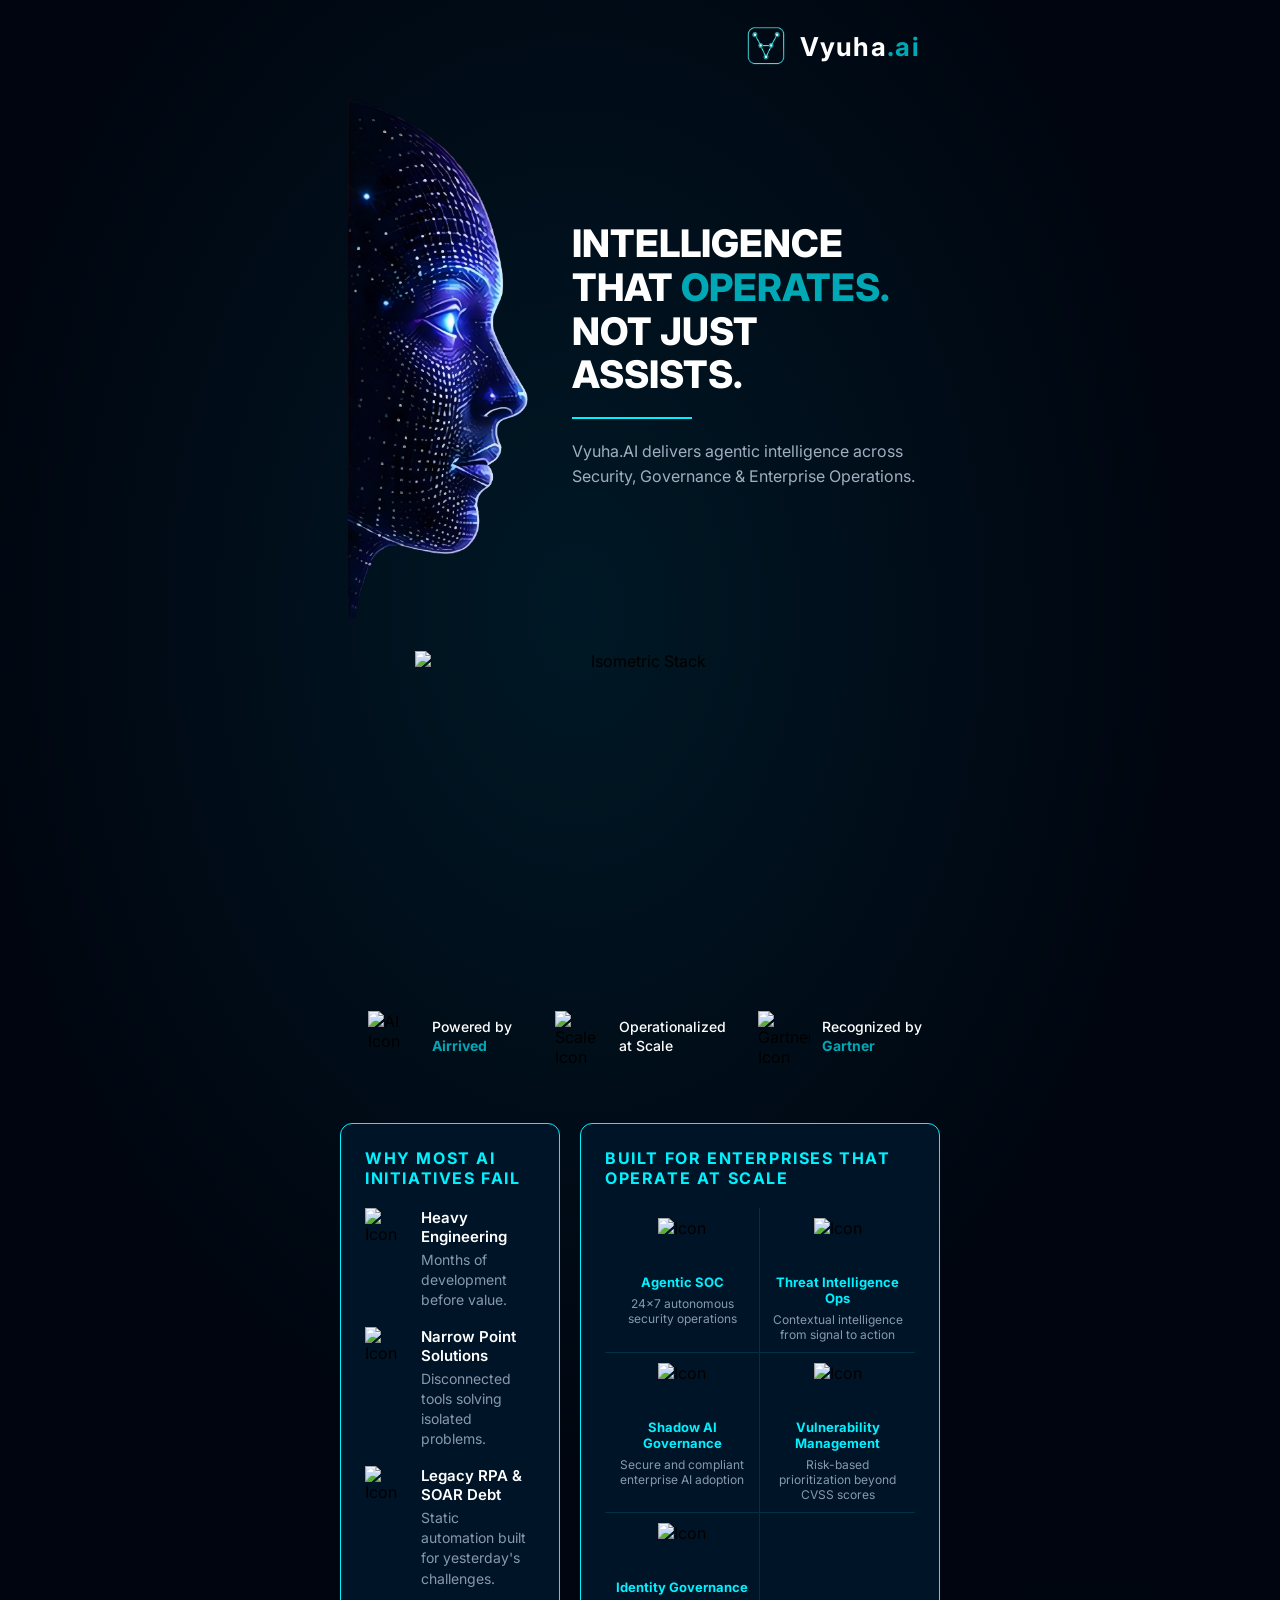
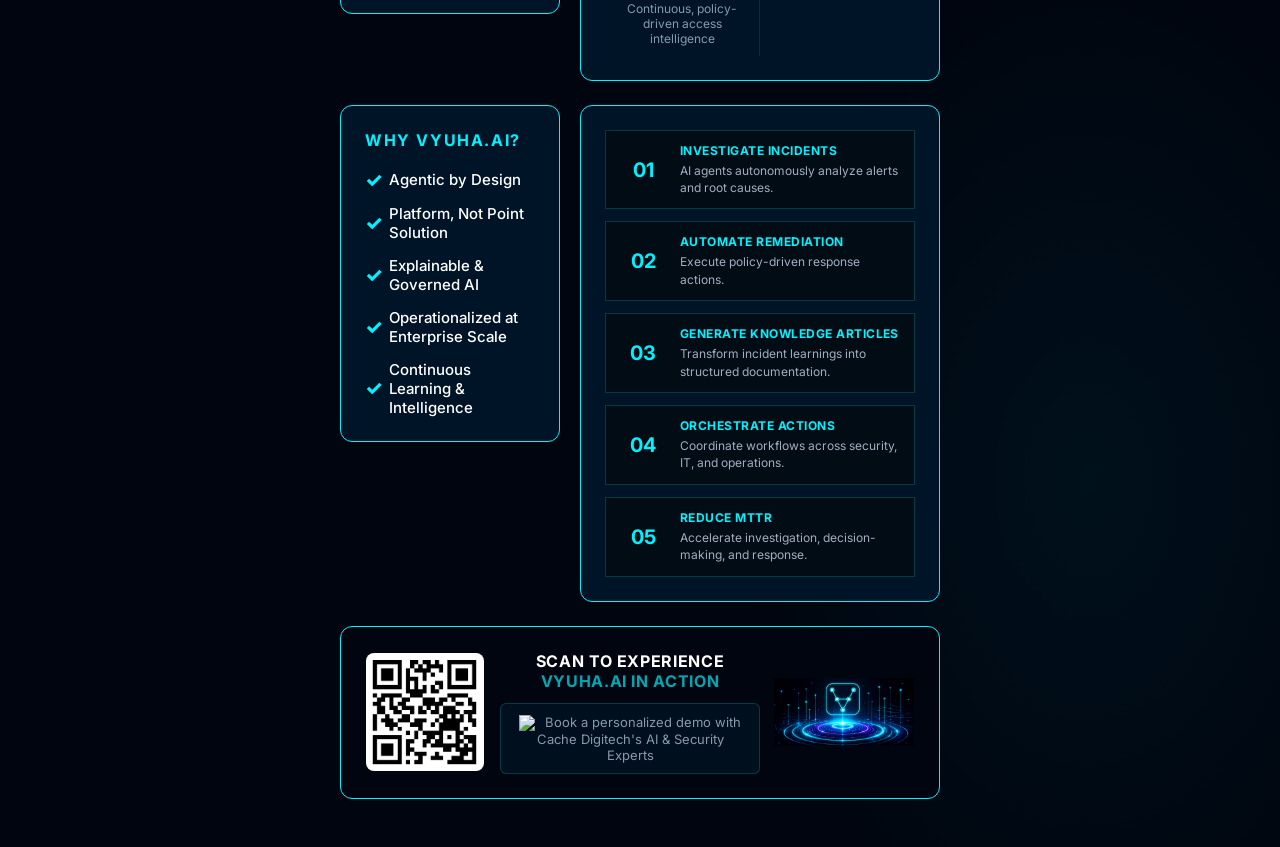
==== email_template.html @ f6636382 "new file" ====
<!DOCTYPE html PUBLIC "-//W3C//DTD XHTML 1.0 Transitional//EN" "http://www.w3.org/TR/xhtml1/DTD/xhtml1-transitional.dtd">
<html xmlns="http://www.w3.org/1999/xhtml" lang="en">
<head>
  <meta http-equiv="Content-Type" content="text/html; charset=utf-8" />
  <meta name="viewport" content="width=device-width, initial-scale=1.0" />
  <title>Vyuha.ai — Intelligence That Operates</title>
  <!--[if mso]>
  <style type="text/css">
    body, table, td, a { font-family: Arial, sans-serif !important; }
  </style>
  <![endif]-->
  <style type="text/css">
    @import url('https://fonts.googleapis.com/css2?family=Inter:wght@400;500;600;700;800&display=swap');
    
    body {
      margin: 0; padding: 0; min-width: 100%; width: 100% !important; height: 100% !important;
      -webkit-text-size-adjust: 100%; -ms-text-size-adjust: 100%;
    }
    img {
      border: 0; outline: none; text-decoration: none; -ms-interpolation-mode: bicubic;
    }
    table, td {
      mso-table-lspace: 0pt; mso-table-rspace: 0pt;
    }
    a {
      text-decoration: none;
    }
    /* Responsive */
    @media only screen and (max-width: 600px) {
      .email-container {
        width: 100% !important;
        max-width: 100% !important;
      }
      .stack-column {
        display: block !important;
        width: 100% !important;
        max-width: 100% !important;
        direction: ltr !important;
        margin-left: 0 !important;
        margin-right: 0 !important;
        margin-bottom: 20px !important;
      }
      .hero-title {
        font-size: 28px !important;
        line-height: 32px !important;
      }
      .panel-pad {
        padding: 16px !important;
      }
    }
  </style>
</head>
<body style="margin: 0; padding: 0; background-color: #00050f;" bgcolor="#00050f">
  <table width="100%" border="0" cellpadding="0" cellspacing="0" bgcolor="#00050f" style="background-color: #00050f; background-image: radial-gradient(ellipse 75% 55% at 45% 25%, rgba(0, 60, 80, 0.35) 0%, transparent 65%), radial-gradient(ellipse 50% 40% at 85% 85%, rgba(0, 100, 120, 0.12) 0%, transparent 55%); font-family: 'Inter', Arial, sans-serif;">
    <tr>
      <td align="center" valign="top">
        <!--[if mso]>
        <table align="center" border="0" cellspacing="0" cellpadding="0" width="600">
        <tr>
        <td align="center" valign="top" width="600">
        <![endif]-->
        
        <table class="email-container" width="600" border="0" cellpadding="0" cellspacing="0" style="max-width: 600px; width: 100%; margin: 0 auto; padding-top: 24px; padding-bottom: 24px;">
          
          <!-- NAVBAR -->
          <tr>
            <td align="right" valign="middle" style="padding-bottom: 24px; padding-right: 20px;">
              <table border="0" cellpadding="0" cellspacing="0" align="right">
                <tr>
                  <td valign="middle" style="padding-right: 12px;">
                    <img src="images/vyuhalogo.png" width="44" height="44" alt="Vyuha AI" style="display: block; width: 44px; height: 44px;">
                  </td>
                  <td valign="middle" style="font-family: 'Inter', Arial, sans-serif; font-size: 26px; font-weight: 700; color: #ffffff; letter-spacing: 0.05em;">
                    Vyuha<span style="color: #00a8b5;">.ai</span>
                  </td>
                </tr>
              </table>
            </td>
          </tr>

          <!-- HERO SECTION -->
          <tr>
            <td align="center" valign="top" style="padding-bottom: 32px;">
              <!--[if mso]>
              <table border="0" cellpadding="0" cellspacing="0" width="100%">
              <tr>
              <td valign="middle" width="200" align="center">
              <![endif]-->
              <table border="0" cellpadding="0" cellspacing="0" width="200" class="stack-column" style="display: inline-block; vertical-align: middle;">
                <tr>
                  <td align="center" valign="middle">
                    <img src="images/faceimg.png" width="200" height="auto" alt="Digital Face Representation" style="display: block; max-width: 100%; width: 200px; height: auto;">
                  </td>
                </tr>
              </table>
              <!--[if mso]>
              </td>
              <td valign="middle" width="380" align="left">
              <![endif]-->
              <table border="0" cellpadding="0" cellspacing="0" width="380" class="stack-column" style="display: inline-block; vertical-align: middle;">
                <tr>
                  <td align="left" valign="middle" style="padding-left: 20px;">
                    <h1 class="hero-title" style="margin: 0; font-family: 'Inter', Arial, sans-serif; font-size: 38px; font-weight: 800; color: #ffffff; text-transform: uppercase; line-height: 1.15;">
                      INTELLIGENCE THAT <span style="color: #00a8b5;">OPERATES.</span><br />
                      NOT JUST ASSISTS.
                    </h1>
                    <table border="0" cellpadding="0" cellspacing="0" width="120" style="margin-top: 20px; margin-bottom: 20px;">
                      <tr>
                        <td height="2" bgcolor="#00f2ff" style="font-size: 2px; line-height: 2px;">&nbsp;</td>
                      </tr>
                    </table>
                    <p style="margin: 0; font-family: 'Inter', Arial, sans-serif; font-size: 16px; color: #a0aec0; line-height: 1.55;">
                      Vyuha.AI delivers agentic intelligence across Security, Governance &amp; Enterprise Operations.
                    </p>
                  </td>
                </tr>
              </table>
              <!--[if mso]>
              </td>
              </tr>
              </table>
              <![endif]-->
            </td>
          </tr>
          
          <!-- Isometric Stack Image -->
          <tr>
            <td align="center" valign="top" style="padding-bottom: 40px;">
              <img src="images/iso-stack.png" width="450" height="320" alt="Isometric Stack" style="display: block; max-width: 100%; width: 450px; height: auto;">
            </td>
          </tr>

          <!-- TRUST BAR -->
          <tr>
            <td align="center" valign="top" style="padding-bottom: 40px;">
              <table border="0" cellpadding="0" cellspacing="0" width="100%">
                <tr>
                  <!-- Item 1 -->
                  <td class="stack-column" width="180" align="center" valign="middle" style="padding-bottom: 20px;">
                    <table border="0" cellpadding="0" cellspacing="0">
                      <tr>
                        <td valign="middle" style="padding-right: 12px;">
                          <img src="images/icon-trust-ai.png" width="52" height="52" alt="AI Icon" style="display: block; width: 52px; height: 52px;">
                        </td>
                        <td valign="middle" align="left" style="font-family: 'Inter', Arial, sans-serif; font-size: 14px; font-weight: 500; color: #ffffff; line-height: 1.35;">
                          Powered by<br/>
                          <strong style="color: #00a8b5;">Airrived</strong>
                        </td>
                      </tr>
                    </table>
                  </td>
                  
                  <!-- Item 2 -->
                  <td class="stack-column" width="180" align="center" valign="middle" style="padding-bottom: 20px;">
                    <table border="0" cellpadding="0" cellspacing="0">
                      <tr>
                        <td valign="middle" style="padding-right: 12px;">
                          <img src="images/icon-trust-scale.png" width="52" height="52" alt="Scale Icon" style="display: block; width: 52px; height: 52px;">
                        </td>
                        <td valign="middle" align="left" style="font-family: 'Inter', Arial, sans-serif; font-size: 14px; font-weight: 500; color: #ffffff; line-height: 1.35;">
                          Operationalized<br/>
                          at Scale
                        </td>
                      </tr>
                    </table>
                  </td>

                  <!-- Item 3 -->
                  <td class="stack-column" width="180" align="center" valign="middle" style="padding-bottom: 20px;">
                    <table border="0" cellpadding="0" cellspacing="0">
                      <tr>
                        <td valign="middle" style="padding-right: 12px;">
                          <img src="images/icon-trust-gartner.png" width="52" height="52" alt="Gartner Icon" style="display: block; width: 52px; height: 52px;">
                        </td>
                        <td valign="middle" align="left" style="font-family: 'Inter', Arial, sans-serif; font-size: 14px; font-weight: 500; color: #ffffff; line-height: 1.35;">
                          Recognized by<br/>
                          <strong style="color: #00a8b5;">Gartner</strong>
                        </td>
                      </tr>
                    </table>
                  </td>
                </tr>
              </table>
            </td>
          </tr>

          <!-- COMPARISON ROW -->
          <tr>
            <td align="center" valign="top" style="padding-bottom: 24px;">
              <!--[if mso]>
              <table border="0" cellpadding="0" cellspacing="0" width="100%">
              <tr>
              <td valign="top" width="220">
              <![endif]-->
              <table border="0" cellpadding="0" cellspacing="0" width="220" class="stack-column" style="display: inline-block; vertical-align: top;">
                <tr>
                  <td class="panel-pad" align="left" valign="top" bgcolor="#001428" style="background-color: #001428; border: 1px solid #00f2ff; border-radius: 12px; padding: 24px;">
                    <h2 style="margin: 0 0 20px 0; font-family: 'Inter', Arial, sans-serif; font-size: 16px; font-weight: 700; color: #00f2ff; letter-spacing: 0.1em; text-transform: uppercase;">WHY MOST AI INITIATIVES FAIL</h2>
                    <!-- Fail list item 1 -->
                    <table border="0" cellpadding="0" cellspacing="0" width="100%" style="margin-bottom: 16px;">
                      <tr>
                        <td valign="top" width="44" style="padding-right: 12px;">
                          <img src="images/icon-fail-1.png" width="44" height="44" alt="Icon" style="display: block; width: 44px; height: 44px;">
                        </td>
                        <td valign="top">
                          <strong style="font-family: 'Inter', Arial, sans-serif; font-size: 15px; font-weight: 600; color: #ffffff; display: block; margin-bottom: 4px;">Heavy Engineering</strong>
                          <p style="margin: 0; font-family: 'Inter', Arial, sans-serif; font-size: 14px; color: #8899aa; line-height: 1.45;">Months of development before value.</p>
                        </td>
                      </tr>
                    </table>
                    <!-- Fail list item 2 -->
                    <table border="0" cellpadding="0" cellspacing="0" width="100%" style="margin-bottom: 16px;">
                      <tr>
                        <td valign="top" width="44" style="padding-right: 12px;">
                          <img src="images/icon-fail-2.png" width="44" height="44" alt="Icon" style="display: block; width: 44px; height: 44px;">
                        </td>
                        <td valign="top">
                          <strong style="font-family: 'Inter', Arial, sans-serif; font-size: 15px; font-weight: 600; color: #ffffff; display: block; margin-bottom: 4px;">Narrow Point Solutions</strong>
                          <p style="margin: 0; font-family: 'Inter', Arial, sans-serif; font-size: 14px; color: #8899aa; line-height: 1.45;">Disconnected tools solving isolated problems.</p>
                        </td>
                      </tr>
                    </table>
                    <!-- Fail list item 3 -->
                    <table border="0" cellpadding="0" cellspacing="0" width="100%">
                      <tr>
                        <td valign="top" width="44" style="padding-right: 12px;">
                          <img src="images/icon-fail-3.png" width="44" height="44" alt="Icon" style="display: block; width: 44px; height: 44px;">
                        </td>
                        <td valign="top">
                          <strong style="font-family: 'Inter', Arial, sans-serif; font-size: 15px; font-weight: 600; color: #ffffff; display: block; margin-bottom: 4px;">Legacy RPA &amp; SOAR Debt</strong>
                          <p style="margin: 0; font-family: 'Inter', Arial, sans-serif; font-size: 14px; color: #8899aa; line-height: 1.45;">Static automation built for yesterday's challenges.</p>
                        </td>
                      </tr>
                    </table>
                  </td>
                </tr>
              </table>
              <!--[if mso]>
              </td>
              <td valign="top" width="360" style="padding-left: 16px;">
              <![endif]-->
              <table border="0" cellpadding="0" cellspacing="0" width="360" class="stack-column" style="display: inline-block; vertical-align: top; margin-left: 16px;">
                <tr>
                  <td class="panel-pad" align="left" valign="top" bgcolor="#001428" style="background-color: #001428; border: 1px solid #00f2ff; border-radius: 12px; padding: 24px;">
                    <h2 style="margin: 0 0 20px 0; font-family: 'Inter', Arial, sans-serif; font-size: 16px; font-weight: 700; color: #00f2ff; letter-spacing: 0.1em; text-transform: uppercase;">BUILT FOR ENTERPRISES THAT OPERATE AT SCALE</h2>
                    
                    <table border="0" cellpadding="0" cellspacing="0" width="100%">
                      <tr>
                        <td valign="top" width="50%" style="padding: 10px; border-right: 1px solid rgba(0,242,255,0.12); border-bottom: 1px solid rgba(0,242,255,0.12);" align="center">
                          <img src="images/icon-scale-1.png" width="48" height="48" alt="Icon" style="display: block; margin-bottom: 8px;">
                          <strong style="display: block; font-family: 'Inter', Arial, sans-serif; font-size: 13px; color: #00f2ff; margin-bottom: 6px;">Agentic SOC</strong>
                          <p style="margin: 0; font-family: 'Inter', Arial, sans-serif; font-size: 12px; color: #8899aa;">24x7 autonomous security operations</p>
                        </td>
                        <td valign="top" width="50%" style="padding: 10px; border-bottom: 1px solid rgba(0,242,255,0.12);" align="center">
                          <img src="images/icon-scale-2.png" width="48" height="48" alt="Icon" style="display: block; margin-bottom: 8px;">
                          <strong style="display: block; font-family: 'Inter', Arial, sans-serif; font-size: 13px; color: #00f2ff; margin-bottom: 6px;">Threat Intelligence Ops</strong>
                          <p style="margin: 0; font-family: 'Inter', Arial, sans-serif; font-size: 12px; color: #8899aa;">Contextual intelligence from signal to action</p>
                        </td>
                      </tr>
                      <tr>
                        <td valign="top" width="50%" style="padding: 10px; border-right: 1px solid rgba(0,242,255,0.12); border-bottom: 1px solid rgba(0,242,255,0.12);" align="center">
                          <img src="images/icon-scale-3.png" width="48" height="48" alt="Icon" style="display: block; margin-bottom: 8px;">
                          <strong style="display: block; font-family: 'Inter', Arial, sans-serif; font-size: 13px; color: #00f2ff; margin-bottom: 6px;">Shadow AI Governance</strong>
                          <p style="margin: 0; font-family: 'Inter', Arial, sans-serif; font-size: 12px; color: #8899aa;">Secure and compliant enterprise AI adoption</p>
                        </td>
                        <td valign="top" width="50%" style="padding: 10px; border-bottom: 1px solid rgba(0,242,255,0.12);" align="center">
                          <img src="images/icon-scale-4.png" width="48" height="48" alt="Icon" style="display: block; margin-bottom: 8px;">
                          <strong style="display: block; font-family: 'Inter', Arial, sans-serif; font-size: 13px; color: #00f2ff; margin-bottom: 6px;">Vulnerability Management</strong>
                          <p style="margin: 0; font-family: 'Inter', Arial, sans-serif; font-size: 12px; color: #8899aa;">Risk-based prioritization beyond CVSS scores</p>
                        </td>
                      </tr>
                      <tr>
                        <td valign="top" width="50%" style="padding: 10px; border-right: 1px solid rgba(0,242,255,0.12);" align="center">
                          <img src="images/icon-scale-5.png" width="48" height="48" alt="Icon" style="display: block; margin-bottom: 8px;">
                          <strong style="display: block; font-family: 'Inter', Arial, sans-serif; font-size: 13px; color: #00f2ff; margin-bottom: 6px;">Identity Governance</strong>
                          <p style="margin: 0; font-family: 'Inter', Arial, sans-serif; font-size: 12px; color: #8899aa;">Continuous, policy-driven access intelligence</p>
                        </td>
                        <td valign="top" width="50%" style="padding: 10px;" align="center">
                          &nbsp;
                        </td>
                      </tr>
                    </table>
                  </td>
                </tr>
              </table>
              <!--[if mso]>
              </td>
              </tr>
              </table>
              <![endif]-->
            </td>
          </tr>

          <!-- FEATURES + PROCESS -->
          <tr>
            <td align="center" valign="top" style="padding-bottom: 24px;">
              <!--[if mso]>
              <table border="0" cellpadding="0" cellspacing="0" width="100%">
              <tr>
              <td valign="top" width="220">
              <![endif]-->
              <table border="0" cellpadding="0" cellspacing="0" width="220" class="stack-column" style="display: inline-block; vertical-align: top;">
                <tr>
                  <td class="panel-pad" align="left" valign="top" bgcolor="#001428" style="background-color: #001428; border: 1px solid #00f2ff; border-radius: 12px; padding: 24px;">
                    <h2 style="margin: 0 0 20px 0; font-family: 'Inter', Arial, sans-serif; font-size: 16px; font-weight: 700; color: #00f2ff; letter-spacing: 0.1em; text-transform: uppercase;">WHY VYUHA.AI?</h2>
                    
                    <table border="0" cellpadding="0" cellspacing="0" width="100%">
                      <tr>
                        <td valign="middle" width="24" style="padding-bottom: 14px;">
                          <span style="font-family: 'Inter', Arial, sans-serif; color: #00f2ff; font-weight: 800; font-size: 20px; line-height: 1;">&#10003;</span>
                        </td>
                        <td valign="middle" style="font-family: 'Inter', Arial, sans-serif; font-size: 15px; font-weight: 500; color: #ffffff; padding-bottom: 14px;">
                          Agentic by Design
                        </td>
                      </tr>
                      <tr>
                        <td valign="middle" width="24" style="padding-bottom: 14px;">
                          <span style="font-family: 'Inter', Arial, sans-serif; color: #00f2ff; font-weight: 800; font-size: 20px; line-height: 1;">&#10003;</span>
                        </td>
                        <td valign="middle" style="font-family: 'Inter', Arial, sans-serif; font-size: 15px; font-weight: 500; color: #ffffff; padding-bottom: 14px;">
                          Platform, Not Point Solution
                        </td>
                      </tr>
                      <tr>
                        <td valign="middle" width="24" style="padding-bottom: 14px;">
                          <span style="font-family: 'Inter', Arial, sans-serif; color: #00f2ff; font-weight: 800; font-size: 20px; line-height: 1;">&#10003;</span>
                        </td>
                        <td valign="middle" style="font-family: 'Inter', Arial, sans-serif; font-size: 15px; font-weight: 500; color: #ffffff; padding-bottom: 14px;">
                          Explainable &amp; Governed AI
                        </td>
                      </tr>
                      <tr>
                        <td valign="middle" width="24" style="padding-bottom: 14px;">
                          <span style="font-family: 'Inter', Arial, sans-serif; color: #00f2ff; font-weight: 800; font-size: 20px; line-height: 1;">&#10003;</span>
                        </td>
                        <td valign="middle" style="font-family: 'Inter', Arial, sans-serif; font-size: 15px; font-weight: 500; color: #ffffff; padding-bottom: 14px;">
                          Operationalized at Enterprise Scale
                        </td>
                      </tr>
                      <tr>
                        <td valign="middle" width="24">
                          <span style="font-family: 'Inter', Arial, sans-serif; color: #00f2ff; font-weight: 800; font-size: 20px; line-height: 1;">&#10003;</span>
                        </td>
                        <td valign="middle" style="font-family: 'Inter', Arial, sans-serif; font-size: 15px; font-weight: 500; color: #ffffff;">
                          Continuous Learning &amp; Intelligence
                        </td>
                      </tr>
                    </table>
                  </td>
                </tr>
              </table>
              <!--[if mso]>
              </td>
              <td valign="top" width="360" style="padding-left: 16px;">
              <![endif]-->
              <table border="0" cellpadding="0" cellspacing="0" width="360" class="stack-column" style="display: inline-block; vertical-align: top; margin-left: 16px;">
                <tr>
                  <td class="panel-pad" align="left" valign="top" bgcolor="#001428" style="background-color: #001428; border: 1px solid #00f2ff; border-radius: 12px; padding: 24px;">
                    <!-- Process step 1 -->
                    <table border="0" cellpadding="0" cellspacing="0" width="100%" bgcolor="#020c15" style="background-color: #020c15; border: 1px solid rgba(0,242,255,0.2); margin-bottom: 12px;">
                      <tr>
                        <td valign="middle" width="50" align="center" style="padding: 12px;">
                          <span style="display: block; font-family: 'Inter', Arial, sans-serif; font-size: 20px; font-weight: 700; color: #00f2ff;">01</span>
                        </td>
                        <td valign="middle" style="padding: 12px 12px 12px 0;">
                          <strong style="display: block; font-family: 'Inter', Arial, sans-serif; font-size: 12px; color: #00f2ff; letter-spacing: 0.04em; text-transform: uppercase; margin-bottom: 4px;">INVESTIGATE INCIDENTS</strong>
                          <p style="margin: 0; font-family: 'Inter', Arial, sans-serif; font-size: 12px; color: #a0aec0; line-height: 1.45;">AI agents autonomously analyze alerts and root causes.</p>
                        </td>
                      </tr>
                    </table>
                    
                    <!-- Process step 2 -->
                    <table border="0" cellpadding="0" cellspacing="0" width="100%" bgcolor="#020c15" style="background-color: #020c15; border: 1px solid rgba(0,242,255,0.2); margin-bottom: 12px;">
                      <tr>
                        <td valign="middle" width="50" align="center" style="padding: 12px;">
                          <span style="display: block; font-family: 'Inter', Arial, sans-serif; font-size: 20px; font-weight: 700; color: #00f2ff;">02</span>
                        </td>
                        <td valign="middle" style="padding: 12px 12px 12px 0;">
                          <strong style="display: block; font-family: 'Inter', Arial, sans-serif; font-size: 12px; color: #00f2ff; letter-spacing: 0.04em; text-transform: uppercase; margin-bottom: 4px;">AUTOMATE REMEDIATION</strong>
                          <p style="margin: 0; font-family: 'Inter', Arial, sans-serif; font-size: 12px; color: #a0aec0; line-height: 1.45;">Execute policy-driven response actions.</p>
                        </td>
                      </tr>
                    </table>

                    <!-- Process step 3 -->
                    <table border="0" cellpadding="0" cellspacing="0" width="100%" bgcolor="#020c15" style="background-color: #020c15; border: 1px solid rgba(0,242,255,0.2); margin-bottom: 12px;">
                      <tr>
                        <td valign="middle" width="50" align="center" style="padding: 12px;">
                          <span style="display: block; font-family: 'Inter', Arial, sans-serif; font-size: 20px; font-weight: 700; color: #00f2ff;">03</span>
                        </td>
                        <td valign="middle" style="padding: 12px 12px 12px 0;">
                          <strong style="display: block; font-family: 'Inter', Arial, sans-serif; font-size: 12px; color: #00f2ff; letter-spacing: 0.04em; text-transform: uppercase; margin-bottom: 4px;">GENERATE KNOWLEDGE ARTICLES</strong>
                          <p style="margin: 0; font-family: 'Inter', Arial, sans-serif; font-size: 12px; color: #a0aec0; line-height: 1.45;">Transform incident learnings into structured documentation.</p>
                        </td>
                      </tr>
                    </table>

                    <!-- Process step 4 -->
                    <table border="0" cellpadding="0" cellspacing="0" width="100%" bgcolor="#020c15" style="background-color: #020c15; border: 1px solid rgba(0,242,255,0.2); margin-bottom: 12px;">
                      <tr>
                        <td valign="middle" width="50" align="center" style="padding: 12px;">
                          <span style="display: block; font-family: 'Inter', Arial, sans-serif; font-size: 20px; font-weight: 700; color: #00f2ff;">04</span>
                        </td>
                        <td valign="middle" style="padding: 12px 12px 12px 0;">
                          <strong style="display: block; font-family: 'Inter', Arial, sans-serif; font-size: 12px; color: #00f2ff; letter-spacing: 0.04em; text-transform: uppercase; margin-bottom: 4px;">ORCHESTRATE ACTIONS</strong>
                          <p style="margin: 0; font-family: 'Inter', Arial, sans-serif; font-size: 12px; color: #a0aec0; line-height: 1.45;">Coordinate workflows across security, IT, and operations.</p>
                        </td>
                      </tr>
                    </table>

                    <!-- Process step 5 -->
                    <table border="0" cellpadding="0" cellspacing="0" width="100%" bgcolor="#020c15" style="background-color: #020c15; border: 1px solid rgba(0,242,255,0.2);">
                      <tr>
                        <td valign="middle" width="50" align="center" style="padding: 12px;">
                          <span style="display: block; font-family: 'Inter', Arial, sans-serif; font-size: 20px; font-weight: 700; color: #00f2ff;">05</span>
                        </td>
                        <td valign="middle" style="padding: 12px 12px 12px 0;">
                          <strong style="display: block; font-family: 'Inter', Arial, sans-serif; font-size: 12px; color: #00f2ff; letter-spacing: 0.04em; text-transform: uppercase; margin-bottom: 4px;">REDUCE MTTR</strong>
                          <p style="margin: 0; font-family: 'Inter', Arial, sans-serif; font-size: 12px; color: #a0aec0; line-height: 1.45;">Accelerate investigation, decision-making, and response.</p>
                        </td>
                      </tr>
                    </table>

                  </td>
                </tr>
              </table>
              <!--[if mso]>
              </td>
              </tr>
              </table>
              <![endif]-->
            </td>
          </tr>

          <!-- FOOTER CTA -->
          <tr>
            <td align="center" valign="top" style="padding-bottom: 24px;">
              <table border="0" cellpadding="0" cellspacing="0" width="100%" bgcolor="#00050f" style="border: 1px solid #00f2ff; border-radius: 12px; background-color: #00050f;">
                <tr>
                  <td align="center" valign="middle" style="padding: 24px;">
                    <!--[if mso]>
                    <table border="0" cellpadding="0" cellspacing="0" width="100%">
                    <tr>
                    <td valign="middle" width="120" align="center">
                    <![endif]-->
                    <table border="0" cellpadding="0" cellspacing="0" width="120" class="stack-column" style="display: inline-block; vertical-align: middle;">
                      <tr>
                        <td align="center" valign="middle">
                          <img src="images/qr_code.png" width="110" height="110" alt="QR Code" style="display: block; width: 110px; height: 110px; background-color: #ffffff; padding: 4px; border-radius: 8px;">
                        </td>
                      </tr>
                    </table>
                    <!--[if mso]>
                    </td>
                    <td valign="middle" width="280" align="center">
                    <![endif]-->
                    <table border="0" cellpadding="0" cellspacing="0" width="260" class="stack-column" style="display: inline-block; vertical-align: middle; margin: 0 10px;">
                      <tr>
                        <td align="center" valign="middle">
                          <h2 style="margin: 0 0 12px 0; font-family: 'Inter', Arial, sans-serif; font-size: 16px; font-weight: 700; color: #ffffff; letter-spacing: 0.04em;">
                            SCAN TO EXPERIENCE <span style="color: #00a8b5;">VYUHA.AI IN ACTION</span>
                          </h2>
                          
                          <table border="0" cellpadding="0" cellspacing="0" bgcolor="#000f1e" style="background-color: #000f1e; border: 1px solid rgba(0,242,255,0.2); border-radius: 6px;">
                            <tr>
                              <td align="center" valign="middle" style="padding: 10px 16px; font-family: 'Inter', Arial, sans-serif; font-size: 13px; color: #8899aa;">
                                <img src="images/icon-cal.png" width="16" height="16" alt="Calendar" style="display: inline-block; vertical-align: middle; margin-right: 6px;">
                                Book a personalized demo with Cache Digitech's AI &amp; Security Experts
                              </td>
                            </tr>
                          </table>
                        </td>
                      </tr>
                    </table>
                    <!--[if mso]>
                    </td>
                    <td valign="middle" width="150" align="center">
                    <![endif]-->
                    <table border="0" cellpadding="0" cellspacing="0" width="140" class="stack-column" style="display: inline-block; vertical-align: middle;">
                      <tr>
                        <td align="center" valign="middle">
                          <img src="images/footer_image.png" width="140" height="auto" alt="Portal" style="display: block; width: 140px; height: auto;">
                        </td>
                      </tr>
                    </table>
                    <!--[if mso]>
                    </td>
                    </tr>
                    </table>
                    <![endif]-->
                  </td>
                </tr>
              </table>
            </td>
          </tr>

        </table>
        
        <!--[if mso]>
        </td>
        </tr>
        </table>
        <![endif]-->
      </td>
    </tr>
  </table>
</body>
</html>
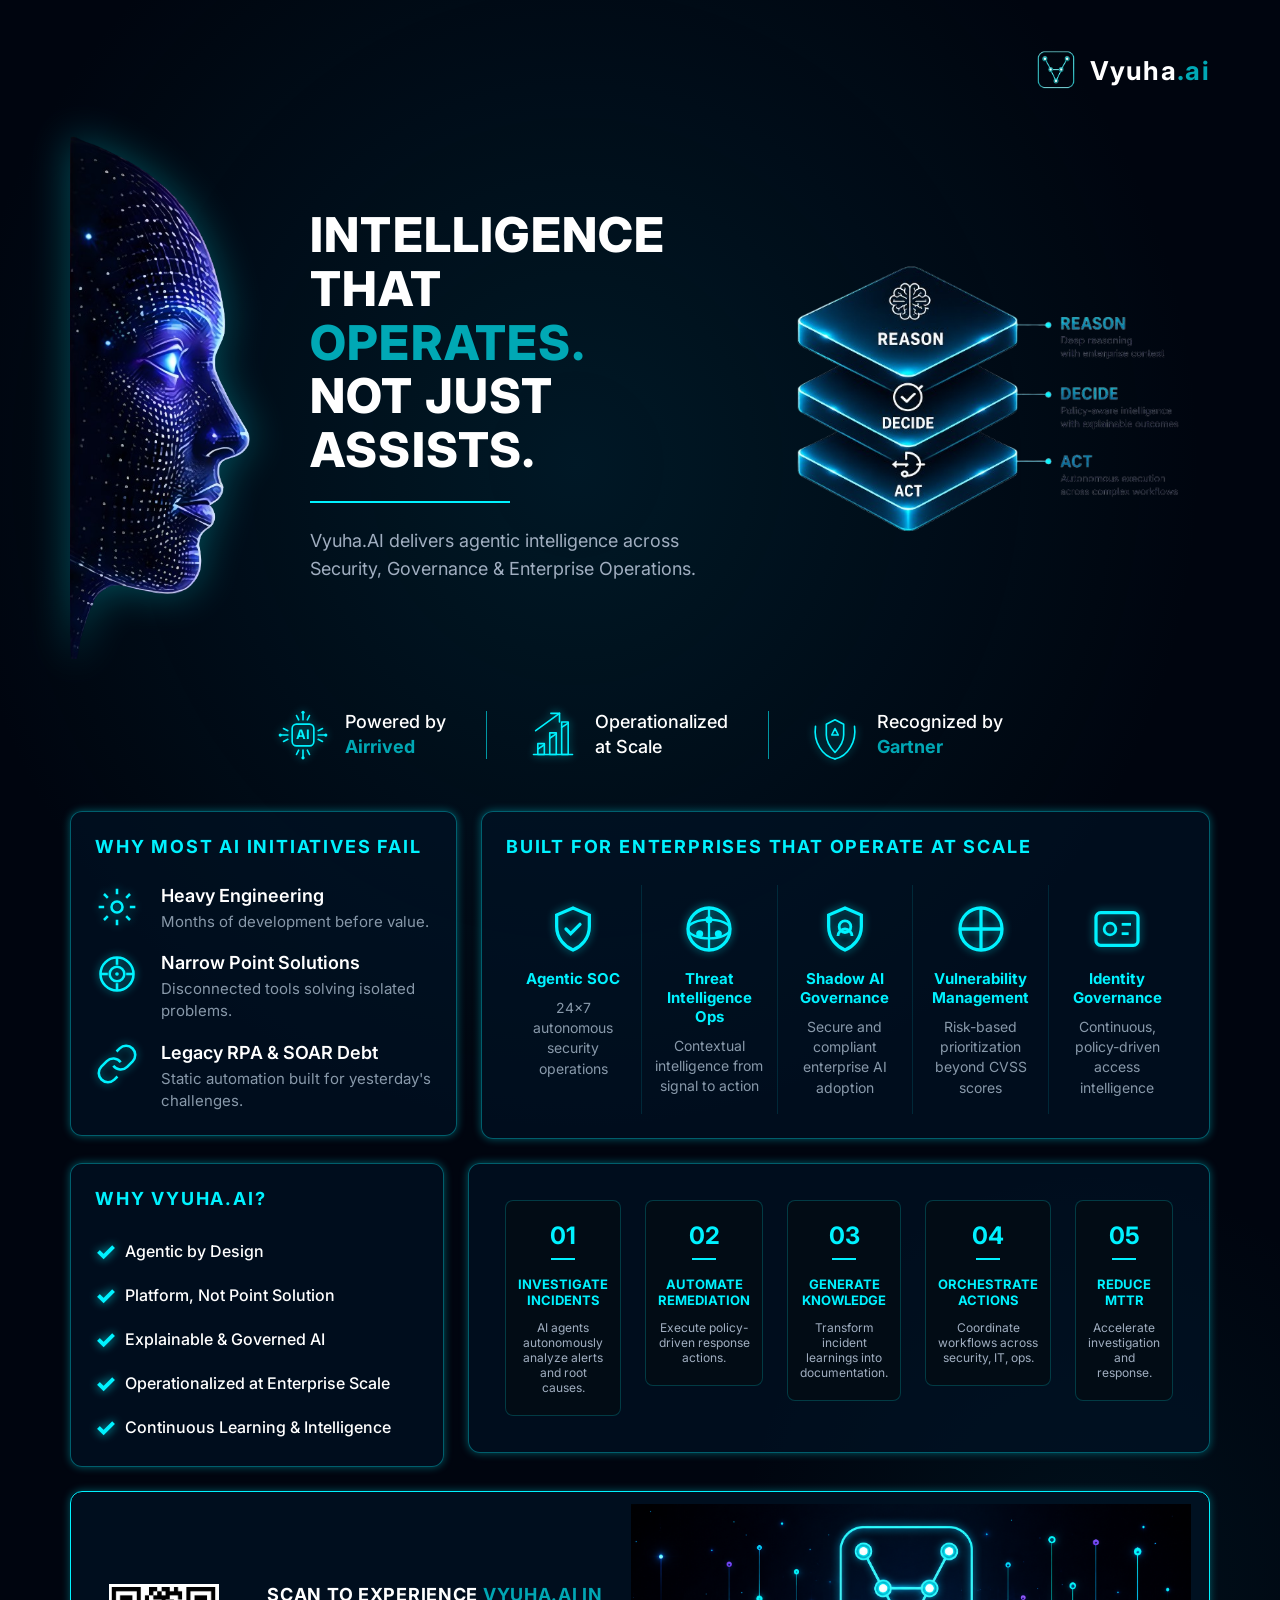
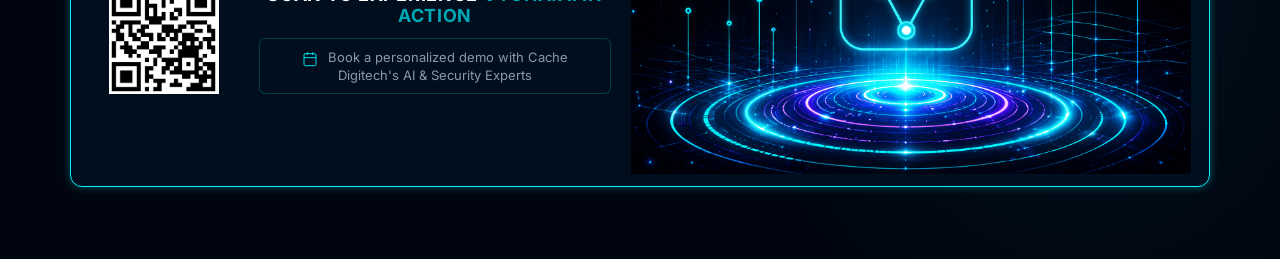
==== commit 7301eab3: "new file" ====
--- a/email_template.html
+++ b/email_template.html
@@ -14,63 +14,53 @@
     
     body {
       margin: 0; padding: 0; min-width: 100%; width: 100% !important; height: 100% !important;
-      -webkit-text-size-adjust: 100%; -ms-text-size-adjust: 100%;
+      background-color: #00050f;
     }
-    img {
-      border: 0; outline: none; text-decoration: none; -ms-interpolation-mode: bicubic;
+    img { border: 0; outline: none; text-decoration: none; -ms-interpolation-mode: bicubic; }
+    table, td { mso-table-lspace: 0pt; mso-table-rspace: 0pt; }
+    a { text-decoration: none; }
+    
+    .panel {
+      background-color: rgba(0, 20, 40, 0.62);
+      border: 1px solid rgba(0, 242, 255, 0.35);
+      box-shadow: 0 0 8px rgba(0, 242, 255, 0.35), 0 0 20px rgba(0, 242, 255, 0.12);
+      border-radius: 12px;
+      padding: 24px;
     }
-    table, td {
-      mso-table-lspace: 0pt; mso-table-rspace: 0pt;
-    }
-    a {
-      text-decoration: none;
-    }
+
     /* Responsive */
-    @media only screen and (max-width: 600px) {
-      .email-container {
-        width: 100% !important;
-        max-width: 100% !important;
+    @media only screen and (max-width: 1100px) {
+      .email-container { width: 100% !important; max-width: 100% !important; padding: 0 16px !important; }
+      .stack-column {
+        display: block !important; width: 100% !important; max-width: 100% !important;
+        direction: ltr !important; margin-bottom: 20px !important; padding: 0 !important;
+        text-align: center !important;
       }
-      .stack-column {
-        display: block !important;
-        width: 100% !important;
-        max-width: 100% !important;
-        direction: ltr !important;
-        margin-left: 0 !important;
-        margin-right: 0 !important;
-        margin-bottom: 20px !important;
-      }
-      .hero-title {
-        font-size: 28px !important;
-        line-height: 32px !important;
-      }
-      .panel-pad {
-        padding: 16px !important;
-      }
+      .stack-column img { margin: 0 auto !important; }
     }
   </style>
 </head>
-<body style="margin: 0; padding: 0; background-color: #00050f;" bgcolor="#00050f">
-  <table width="100%" border="0" cellpadding="0" cellspacing="0" bgcolor="#00050f" style="background-color: #00050f; background-image: radial-gradient(ellipse 75% 55% at 45% 25%, rgba(0, 60, 80, 0.35) 0%, transparent 65%), radial-gradient(ellipse 50% 40% at 85% 85%, rgba(0, 100, 120, 0.12) 0%, transparent 55%); font-family: 'Inter', Arial, sans-serif;">
+<body style="margin: 0; padding: 0; background-color: #00050f; color: #ffffff; font-family: 'Inter', Arial, sans-serif;">
+  <table width="100%" border="0" cellpadding="0" cellspacing="0" bgcolor="#00050f" style="background-color: #00050f; background-image: radial-gradient(ellipse 75% 55% at 45% 25%, rgba(0, 60, 80, 0.35) 0%, transparent 65%), radial-gradient(ellipse 50% 40% at 85% 85%, rgba(0, 100, 120, 0.12) 0%, transparent 55%);">
     <tr>
-      <td align="center" valign="top">
+      <td align="center" valign="top" style="padding: 48px 0;">
         <!--[if mso]>
-        <table align="center" border="0" cellspacing="0" cellpadding="0" width="600">
+        <table align="center" border="0" cellspacing="0" cellpadding="0" width="1140">
         <tr>
-        <td align="center" valign="top" width="600">
+        <td align="center" valign="top" width="1140">
         <![endif]-->
         
-        <table class="email-container" width="600" border="0" cellpadding="0" cellspacing="0" style="max-width: 600px; width: 100%; margin: 0 auto; padding-top: 24px; padding-bottom: 24px;">
+        <table class="email-container" width="1140" border="0" cellpadding="0" cellspacing="0" style="max-width: 1140px; width: 100%; margin: 0 auto;">
           
           <!-- NAVBAR -->
           <tr>
-            <td align="right" valign="middle" style="padding-bottom: 24px; padding-right: 20px;">
+            <td align="right" valign="middle" style="padding-bottom: 40px;">
               <table border="0" cellpadding="0" cellspacing="0" align="right">
                 <tr>
                   <td valign="middle" style="padding-right: 12px;">
-                    <img src="images/vyuhalogo.png" width="44" height="44" alt="Vyuha AI" style="display: block; width: 44px; height: 44px;">
-                  </td>
-                  <td valign="middle" style="font-family: 'Inter', Arial, sans-serif; font-size: 26px; font-weight: 700; color: #ffffff; letter-spacing: 0.05em;">
+                    <img src="images/vyuhalogo.png" width="44" height="44" alt="Vyuha AI" style="display: block;">
+                  </td>
+                  <td valign="middle" style="font-size: 26px; font-weight: 700; color: #ffffff; letter-spacing: 0.05em;">
                     Vyuha<span style="color: #00a8b5;">.ai</span>
                   </td>
                 </tr>
@@ -80,414 +70,364 @@
 
           <!-- HERO SECTION -->
           <tr>
-            <td align="center" valign="top" style="padding-bottom: 32px;">
-              <!--[if mso]>
+            <td align="center" valign="middle" style="padding-bottom: 50px;">
               <table border="0" cellpadding="0" cellspacing="0" width="100%">
-              <tr>
-              <td valign="middle" width="200" align="center">
-              <![endif]-->
-              <table border="0" cellpadding="0" cellspacing="0" width="200" class="stack-column" style="display: inline-block; vertical-align: middle;">
-                <tr>
-                  <td align="center" valign="middle">
-                    <img src="images/faceimg.png" width="200" height="auto" alt="Digital Face Representation" style="display: block; max-width: 100%; width: 200px; height: auto;">
-                  </td>
-                </tr>
-              </table>
-              <!--[if mso]>
-              </td>
-              <td valign="middle" width="380" align="left">
-              <![endif]-->
-              <table border="0" cellpadding="0" cellspacing="0" width="380" class="stack-column" style="display: inline-block; vertical-align: middle;">
-                <tr>
-                  <td align="left" valign="middle" style="padding-left: 20px;">
-                    <h1 class="hero-title" style="margin: 0; font-family: 'Inter', Arial, sans-serif; font-size: 38px; font-weight: 800; color: #ffffff; text-transform: uppercase; line-height: 1.15;">
+                <tr>
+                  <!-- Head -->
+                  <td width="200" align="center" valign="middle" class="stack-column">
+                    <img src="images/faceimg.png" width="200" height="auto" alt="Face" style="display: block; max-width: 300px; width: 100%; filter: drop-shadow(0 0 20px rgba(0, 242, 255, 0.3));">
+                  </td>
+                  <!-- Copy -->
+                  <td align="left" valign="middle" style="padding: 0 40px;" class="stack-column">
+                    <h1 style="margin: 0; font-size: 48px; font-weight: 800; color: #ffffff; text-transform: uppercase; line-height: 1.12; letter-spacing: 0.025em;">
                       INTELLIGENCE THAT <span style="color: #00a8b5;">OPERATES.</span><br />
                       NOT JUST ASSISTS.
                     </h1>
-                    <table border="0" cellpadding="0" cellspacing="0" width="120" style="margin-top: 20px; margin-bottom: 20px;">
+                    <table border="0" cellpadding="0" cellspacing="0" width="200" style="margin: 24px 0;">
+                      <tr><td height="2" bgcolor="#00f2ff" style="font-size: 2px; line-height: 2px;">&nbsp;</td></tr>
+                    </table>
+                    <p style="margin: 0; font-size: 18px; color: #a0aec0; line-height: 1.55; max-width: 560px;">
+                      Vyuha.AI delivers agentic intelligence across Security, Governance &amp; Enterprise Operations.
+                    </p>
+                  </td>
+                  <!-- Isometric Stack (Using existing stackimage.png) -->
+                  <td width="450" align="right" valign="middle" class="stack-column">
+                    <img src="images/stackimage.png" width="450" height="auto" alt="Isometric Stack" style="display: block; max-width: 450px; width: 100%;">
+                  </td>
+                </tr>
+              </table>
+            </td>
+          </tr>
+
+          <!-- TRUST BAR -->
+          <tr>
+            <td align="center" valign="top" style="padding-bottom: 50px;">
+              <table border="0" cellpadding="0" cellspacing="0" width="100%">
+                <tr>
+                  <td align="center" valign="middle">
+                    <table border="0" cellpadding="0" cellspacing="0">
                       <tr>
-                        <td height="2" bgcolor="#00f2ff" style="font-size: 2px; line-height: 2px;">&nbsp;</td>
+                        <!-- Trust 1 -->
+                        <td valign="middle" style="padding-right: 16px;" class="stack-column">
+                          <svg viewBox="0 0 48 48" width="52" height="52" style="color: #00f2ff; filter: drop-shadow(0 0 4px rgba(0, 242, 255, 0.55));">
+                            <g stroke="currentColor" stroke-width="1.5" fill="none" stroke-linecap="round">
+                              <path d="M24 10 V4 M20 10 L18 6 M28 10 L30 6" />
+                              <circle cx="24" cy="3" r="1.5" fill="currentColor" stroke="none"/>
+                              <path d="M24 38 V44 M20 38 L18 42 M28 38 L30 42" />
+                              <circle cx="24" cy="45" r="1.5" fill="currentColor" stroke="none"/>
+                              <path d="M10 24 H4 M10 20 L6 18 M10 28 L6 30" />
+                              <circle cx="3" cy="24" r="1.5" fill="currentColor" stroke="none"/>
+                              <path d="M38 24 H44 M38 20 L42 18 M38 28 L42 30" />
+                              <circle cx="45" cy="24" r="1.5" fill="currentColor" stroke="none"/>
+                            </g>
+                            <rect x="14" y="14" width="20" height="20" rx="4" fill="none" stroke="currentColor" stroke-width="1.5"/>
+                            <text x="24" y="28" fill="currentColor" font-size="12" font-weight="700" font-family="Inter,sans-serif" text-anchor="middle" stroke="none">AI</text>
+                          </svg>
+                        </td>
+                        <td valign="middle" align="left" style="font-size: 18px; font-weight: 500; color: #ffffff; line-height: 1.35; padding-right: 40px;" class="stack-column">
+                          Powered by<br/><strong style="color: #00a8b5;">Airrived</strong>
+                        </td>
+                        
+                        <!-- Divider -->
+                        <td valign="middle" style="padding-right: 40px;" class="stack-column">
+                          <table border="0" cellpadding="0" cellspacing="0"><tr><td width="1" height="48" bgcolor="#00f2ff" style="opacity: 0.6;"></td></tr></table>
+                        </td>
+
+                        <!-- Trust 2 -->
+                        <td valign="middle" style="padding-right: 16px;" class="stack-column">
+                          <svg viewBox="0 0 48 48" width="52" height="52" style="color: #00f2ff; filter: drop-shadow(0 0 4px rgba(0, 242, 255, 0.55));">
+                            <g stroke="currentColor" stroke-width="1.5" fill="none" stroke-linecap="round" stroke-linejoin="round">
+                              <line x1="6" y1="42" x2="42" y2="42" />
+                              <rect x="10" y="32" width="6" height="10" />
+                              <rect x="21" y="22" width="6" height="20" />
+                              <rect x="32" y="12" width="6" height="30" />
+                              <path d="M10 37 L16 33 M21 27 L27 23 M32 17 L38 13" />
+                              <line x1="8" y1="20" x2="30" y2="4" />
+                              <polyline points="22 4 30 4 30 12" />
+                            </g>
+                          </svg>
+                        </td>
+                        <td valign="middle" align="left" style="font-size: 18px; font-weight: 500; color: #ffffff; line-height: 1.35; padding-right: 40px;" class="stack-column">
+                          Operationalized<br/>at Scale
+                        </td>
+
+                        <!-- Divider -->
+                        <td valign="middle" style="padding-right: 40px;" class="stack-column">
+                          <table border="0" cellpadding="0" cellspacing="0"><tr><td width="1" height="48" bgcolor="#00f2ff" style="opacity: 0.6;"></td></tr></table>
+                        </td>
+
+                        <!-- Trust 3 -->
+                        <td valign="middle" style="padding-right: 16px;" class="stack-column">
+                          <svg viewBox="0 0 48 48" width="52" height="52" style="color: #00f2ff; filter: drop-shadow(0 0 4px rgba(0, 242, 255, 0.55));">
+                            <g stroke="currentColor" stroke-width="1.5" fill="none" stroke-linecap="round" stroke-linejoin="round">
+                              <path d="M24 10 L32 14 V24 C32 32 26 38 24 40 C22 38 16 32 16 24 V14 Z" />
+                              <path d="M24 18 L27 24 H21 Z" />
+                              <path d="M24 46 C12 44 4 30 6 16" />
+                              <path d="M24 46 C36 44 44 30 42 16" />
+                            </g>
+                          </svg>
+                        </td>
+                        <td valign="middle" align="left" style="font-size: 18px; font-weight: 500; color: #ffffff; line-height: 1.35;" class="stack-column">
+                          Recognized by<br/><strong style="color: #00a8b5;">Gartner</strong>
+                        </td>
                       </tr>
                     </table>
-                    <p style="margin: 0; font-family: 'Inter', Arial, sans-serif; font-size: 16px; color: #a0aec0; line-height: 1.55;">
-                      Vyuha.AI delivers agentic intelligence across Security, Governance &amp; Enterprise Operations.
-                    </p>
-                  </td>
-                </tr>
-              </table>
-              <!--[if mso]>
-              </td>
-              </tr>
-              </table>
-              <![endif]-->
-            </td>
-          </tr>
-          
-          <!-- Isometric Stack Image -->
-          <tr>
-            <td align="center" valign="top" style="padding-bottom: 40px;">
-              <img src="images/iso-stack.png" width="450" height="320" alt="Isometric Stack" style="display: block; max-width: 100%; width: 450px; height: auto;">
-            </td>
-          </tr>
-
-          <!-- TRUST BAR -->
-          <tr>
-            <td align="center" valign="top" style="padding-bottom: 40px;">
+                  </td>
+                </tr>
+              </table>
+            </td>
+          </tr>
+
+          <!-- COMPARISON ROW -->
+          <tr>
+            <td align="center" valign="top" style="padding-bottom: 24px;">
               <table border="0" cellpadding="0" cellspacing="0" width="100%">
                 <tr>
-                  <!-- Item 1 -->
-                  <td class="stack-column" width="180" align="center" valign="middle" style="padding-bottom: 20px;">
-                    <table border="0" cellpadding="0" cellspacing="0">
+                  <!-- Left Panel (35%) -->
+                  <td width="35%" valign="top" style="padding-right: 12px;" class="stack-column">
+                    <div class="panel" style="background-color: rgba(0, 20, 40, 0.62); border: 1px solid rgba(0, 242, 255, 0.35); box-shadow: 0 0 8px rgba(0, 242, 255, 0.35); border-radius: 12px; padding: 24px;">
+                      <h2 style="margin: 0 0 28px 0; font-size: 18px; font-weight: 700; color: #00f2ff; letter-spacing: 0.1em; text-transform: uppercase;">WHY MOST AI INITIATIVES FAIL</h2>
+                      
+                      <!-- Item 1 -->
+                      <table border="0" cellpadding="0" cellspacing="0" width="100%" style="margin-bottom: 20px;">
+                        <tr>
+                          <td valign="top" width="50" style="padding-right: 16px;">
+                            <svg viewBox="0 0 24 24" width="44" height="44" style="color: #00f2ff; filter: drop-shadow(0 0 4px rgba(0, 242, 255, 0.55));">
+                              <circle cx="12" cy="12" r="3" fill="none" stroke="currentColor" stroke-width="1.4"/>
+                              <path d="M12 2v3M12 19v3M2 12h3M19 12h3M4.9 4.9l2.1 2.1M17 17l2.1 2.1M4.9 19.1l2.1-2.1M17 7l2.1-2.1" stroke="currentColor" stroke-width="1.4"/>
+                            </svg>
+                          </td>
+                          <td valign="top">
+                            <strong style="font-size: 18px; font-weight: 600; color: #ffffff; display: block; margin-bottom: 5px;">Heavy Engineering</strong>
+                            <p style="margin: 0; font-size: 15px; color: #8899aa; line-height: 1.45;">Months of development before value.</p>
+                          </td>
+                        </tr>
+                      </table>
+
+                      <!-- Item 2 -->
+                      <table border="0" cellpadding="0" cellspacing="0" width="100%" style="margin-bottom: 20px;">
+                        <tr>
+                          <td valign="top" width="50" style="padding-right: 16px;">
+                            <svg viewBox="0 0 24 24" width="44" height="44" style="color: #00f2ff; filter: drop-shadow(0 0 4px rgba(0, 242, 255, 0.55));">
+                              <circle cx="12" cy="12" r="9" fill="none" stroke="currentColor" stroke-width="1.4"/>
+                              <circle cx="12" cy="12" r="4" fill="none" stroke="currentColor" stroke-width="1.4"/>
+                              <circle cx="12" cy="12" r="1" fill="currentColor"/>
+                              <line x1="12" y1="3" x2="12" y2="7" stroke="currentColor" stroke-width="1.4"/>
+                              <line x1="12" y1="17" x2="12" y2="21" stroke="currentColor" stroke-width="1.4"/>
+                              <line x1="3" y1="12" x2="7" y2="12" stroke="currentColor" stroke-width="1.4"/>
+                              <line x1="17" y1="12" x2="21" y2="12" stroke="currentColor" stroke-width="1.4"/>
+                            </svg>
+                          </td>
+                          <td valign="top">
+                            <strong style="font-size: 18px; font-weight: 600; color: #ffffff; display: block; margin-bottom: 5px;">Narrow Point Solutions</strong>
+                            <p style="margin: 0; font-size: 15px; color: #8899aa; line-height: 1.45;">Disconnected tools solving isolated problems.</p>
+                          </td>
+                        </tr>
+                      </table>
+
+                      <!-- Item 3 -->
+                      <table border="0" cellpadding="0" cellspacing="0" width="100%">
+                        <tr>
+                          <td valign="top" width="50" style="padding-right: 16px;">
+                            <svg viewBox="0 0 24 24" width="44" height="44" style="color: #00f2ff; filter: drop-shadow(0 0 4px rgba(0, 242, 255, 0.55));">
+                              <path d="M10 13a5 5 0 007.54.54l3-3a5 5 0 00-7.07-7.07l-1.72 1.71" fill="none" stroke="currentColor" stroke-width="1.4"/>
+                              <path d="M14 11a5 5 0 00-7.54-.54l-3 3a5 5 0 007.07 7.07l1.71-1.71" fill="none" stroke="currentColor" stroke-width="1.4"/>
+                            </svg>
+                          </td>
+                          <td valign="top">
+                            <strong style="font-size: 18px; font-weight: 600; color: #ffffff; display: block; margin-bottom: 5px;">Legacy RPA &amp; SOAR Debt</strong>
+                            <p style="margin: 0; font-size: 15px; color: #8899aa; line-height: 1.45;">Static automation built for yesterday's challenges.</p>
+                          </td>
+                        </tr>
+                      </table>
+                    </div>
+                  </td>
+                  
+                  <!-- Right Panel (65%) -->
+                  <td width="65%" valign="top" style="padding-left: 12px;" class="stack-column">
+                    <div class="panel" style="background-color: rgba(0, 20, 40, 0.62); border: 1px solid rgba(0, 242, 255, 0.35); box-shadow: 0 0 8px rgba(0, 242, 255, 0.35); border-radius: 12px; padding: 24px; height: 100%;">
+                      <h2 style="margin: 0 0 28px 0; font-size: 18px; font-weight: 700; color: #00f2ff; letter-spacing: 0.1em; text-transform: uppercase;">BUILT FOR ENTERPRISES THAT OPERATE AT SCALE</h2>
+                      
+                      <table border="0" cellpadding="0" cellspacing="0" width="100%">
+                        <tr>
+                          <!-- Scale 1 -->
+                          <td width="20%" align="center" valign="top" style="padding: 16px 12px; border-right: 1px solid rgba(0, 242, 255, 0.12);" class="stack-column">
+                            <svg viewBox="0 0 24 24" width="56" height="56" style="color: #00f2ff; margin-bottom: 12px; filter: drop-shadow(0 0 4px rgba(0, 242, 255, 0.55));">
+                              <path d="M12 3l7 3v5c0 5-3.5 8.5-7 10-3.5-1.5-7-5-7-10V6l7-3z" fill="none" stroke="currentColor" stroke-width="1.4"/>
+                              <path d="M9 12l2 2 4-4" fill="none" stroke="currentColor" stroke-width="1.4" stroke-linecap="round"/>
+                            </svg>
+                            <strong style="display: block; font-size: 15px; color: #00f2ff; margin-bottom: 10px;">Agentic SOC</strong>
+                            <p style="margin: 0; font-size: 14px; color: #8899aa; line-height: 1.45;">24×7 autonomous security operations</p>
+                          </td>
+                          <!-- Scale 2 -->
+                          <td width="20%" align="center" valign="top" style="padding: 16px 12px; border-right: 1px solid rgba(0, 242, 255, 0.12);" class="stack-column">
+                            <svg viewBox="0 0 24 24" width="56" height="56" style="color: #00f2ff; margin-bottom: 12px; filter: drop-shadow(0 0 4px rgba(0, 242, 255, 0.55));">
+                              <circle cx="12" cy="12" r="9" fill="none" stroke="currentColor" stroke-width="1.4"/>
+                              <ellipse cx="12" cy="12" rx="9" ry="4" fill="none" stroke="currentColor" stroke-width="1"/>
+                              <line x1="12" y1="3" x2="12" y2="21" stroke="currentColor" stroke-width="1"/>
+                              <circle cx="12" cy="8" r="1.5" fill="currentColor"/><circle cx="8" cy="14" r="1.5" fill="currentColor"/>
+                              <circle cx="16" cy="14" r="1.5" fill="currentColor"/>
+                            </svg>
+                            <strong style="display: block; font-size: 15px; color: #00f2ff; margin-bottom: 10px;">Threat Intelligence Ops</strong>
+                            <p style="margin: 0; font-size: 14px; color: #8899aa; line-height: 1.45;">Contextual intelligence from signal to action</p>
+                          </td>
+                          <!-- Scale 3 -->
+                          <td width="20%" align="center" valign="top" style="padding: 16px 12px; border-right: 1px solid rgba(0, 242, 255, 0.12);" class="stack-column">
+                            <svg viewBox="0 0 24 24" width="56" height="56" style="color: #00f2ff; margin-bottom: 12px; filter: drop-shadow(0 0 4px rgba(0, 242, 255, 0.55));">
+                              <path d="M12 3l7 3v5c0 5-3.5 8.5-7 10-3.5-1.5-7-5-7-10V6l7-3z" fill="none" stroke="currentColor" stroke-width="1.4"/>
+                              <circle cx="12" cy="11" r="2.5" fill="none" stroke="currentColor" stroke-width="1.2"/>
+                              <path d="M9 15c0-1.5 1.3-3 3-3s3 1.5 3 3" fill="none" stroke="currentColor" stroke-width="1.2"/>
+                            </svg>
+                            <strong style="display: block; font-size: 15px; color: #00f2ff; margin-bottom: 10px;">Shadow AI Governance</strong>
+                            <p style="margin: 0; font-size: 14px; color: #8899aa; line-height: 1.45;">Secure and compliant enterprise AI adoption</p>
+                          </td>
+                          <!-- Scale 4 -->
+                          <td width="20%" align="center" valign="top" style="padding: 16px 12px; border-right: 1px solid rgba(0, 242, 255, 0.12);" class="stack-column">
+                            <svg viewBox="0 0 24 24" width="56" height="56" style="color: #00f2ff; margin-bottom: 12px; filter: drop-shadow(0 0 4px rgba(0, 242, 255, 0.55));">
+                              <circle cx="12" cy="12" r="9" fill="none" stroke="currentColor" stroke-width="1.4"/>
+                              <line x1="12" y1="3" x2="12" y2="21" stroke="currentColor" stroke-width="1.4"/>
+                              <line x1="3" y1="12" x2="21" y2="12" stroke="currentColor" stroke-width="1.4"/>
+                            </svg>
+                            <strong style="display: block; font-size: 15px; color: #00f2ff; margin-bottom: 10px;">Vulnerability Management</strong>
+                            <p style="margin: 0; font-size: 14px; color: #8899aa; line-height: 1.45;">Risk-based prioritization beyond CVSS scores</p>
+                          </td>
+                          <!-- Scale 5 -->
+                          <td width="20%" align="center" valign="top" style="padding: 16px 12px;" class="stack-column">
+                            <svg viewBox="0 0 24 24" width="56" height="56" style="color: #00f2ff; margin-bottom: 12px; filter: drop-shadow(0 0 4px rgba(0, 242, 255, 0.55));">
+                              <rect x="3" y="5" width="18" height="14" rx="2" fill="none" stroke="currentColor" stroke-width="1.4"/>
+                              <circle cx="9" cy="12" r="2.5" fill="none" stroke="currentColor" stroke-width="1.2"/>
+                              <line x1="14" y1="10" x2="18" y2="10" stroke="currentColor" stroke-width="1.2"/>
+                              <line x1="14" y1="14" x2="17" y2="14" stroke="currentColor" stroke-width="1.2"/>
+                            </svg>
+                            <strong style="display: block; font-size: 15px; color: #00f2ff; margin-bottom: 10px;">Identity Governance</strong>
+                            <p style="margin: 0; font-size: 14px; color: #8899aa; line-height: 1.45;">Continuous, policy-driven access intelligence</p>
+                          </td>
+                        </tr>
+                      </table>
+                    </div>
+                  </td>
+                </tr>
+              </table>
+            </td>
+          </tr>
+
+          <!-- FEATURES + PROCESS -->
+          <tr>
+            <td align="center" valign="top" style="padding-bottom: 24px;">
+              <table border="0" cellpadding="0" cellspacing="0" width="100%">
+                <tr>
+                  <!-- Left Panel (35%) -->
+                  <td width="35%" valign="top" style="padding-right: 12px;" class="stack-column">
+                    <div class="panel" style="background-color: rgba(0, 20, 40, 0.62); border: 1px solid rgba(0, 242, 255, 0.35); box-shadow: 0 0 8px rgba(0, 242, 255, 0.35); border-radius: 12px; padding: 24px; height: 100%;">
+                      <h2 style="margin: 0 0 28px 0; font-size: 18px; font-weight: 700; color: #00f2ff; letter-spacing: 0.1em; text-transform: uppercase;">WHY VYUHA.AI?</h2>
+                      
+                      <table border="0" cellpadding="0" cellspacing="0" width="100%">
+                        <tr>
+                          <td valign="middle" width="30" style="padding-bottom: 15px;"><span style="color: #00f2ff; font-weight: 800; font-size: 24px; text-shadow: 0 0 10px rgba(0, 242, 255, 0.8);">✓</span></td>
+                          <td valign="middle" style="font-size: 16px; font-weight: 500; color: #ffffff; padding-bottom: 15px;">Agentic by Design</td>
+                        </tr>
+                        <tr>
+                          <td valign="middle" width="30" style="padding-bottom: 15px;"><span style="color: #00f2ff; font-weight: 800; font-size: 24px; text-shadow: 0 0 10px rgba(0, 242, 255, 0.8);">✓</span></td>
+                          <td valign="middle" style="font-size: 16px; font-weight: 500; color: #ffffff; padding-bottom: 15px;">Platform, Not Point Solution</td>
+                        </tr>
+                        <tr>
+                          <td valign="middle" width="30" style="padding-bottom: 15px;"><span style="color: #00f2ff; font-weight: 800; font-size: 24px; text-shadow: 0 0 10px rgba(0, 242, 255, 0.8);">✓</span></td>
+                          <td valign="middle" style="font-size: 16px; font-weight: 500; color: #ffffff; padding-bottom: 15px;">Explainable &amp; Governed AI</td>
+                        </tr>
+                        <tr>
+                          <td valign="middle" width="30" style="padding-bottom: 15px;"><span style="color: #00f2ff; font-weight: 800; font-size: 24px; text-shadow: 0 0 10px rgba(0, 242, 255, 0.8);">✓</span></td>
+                          <td valign="middle" style="font-size: 16px; font-weight: 500; color: #ffffff; padding-bottom: 15px;">Operationalized at Enterprise Scale</td>
+                        </tr>
+                        <tr>
+                          <td valign="middle" width="30"><span style="color: #00f2ff; font-weight: 800; font-size: 24px; text-shadow: 0 0 10px rgba(0, 242, 255, 0.8);">✓</span></td>
+                          <td valign="middle" style="font-size: 16px; font-weight: 500; color: #ffffff;">Continuous Learning &amp; Intelligence</td>
+                        </tr>
+                      </table>
+                    </div>
+                  </td>
+                  
+                  <!-- Right Panel (65%) -->
+                  <td width="65%" valign="top" style="padding-left: 12px;" class="stack-column">
+                    <div class="panel" style="background-color: rgba(0, 20, 40, 0.62); border: 1px solid rgba(0, 242, 255, 0.35); box-shadow: 0 0 8px rgba(0, 242, 255, 0.35); border-radius: 12px; padding: 24px; height: 100%;">
+                      <table border="0" cellpadding="0" cellspacing="0" width="100%">
+                        <tr>
+                          <td width="20%" align="center" valign="top" style="padding: 12px;" class="stack-column">
+                            <div style="border: 1px solid rgba(0, 242, 255, 0.2); border-radius: 8px; background-color: #020c15; padding: 20px 12px; height: 100%;">
+                              <span style="display: block; font-size: 24px; font-weight: 700; color: #00f2ff; margin-bottom: 16px;">01<div style="width: 24px; height: 2px; background-color: #00f2ff; margin: 8px auto 0;"></div></span>
+                              <strong style="display: block; font-size: 13px; color: #00f2ff; text-transform: uppercase; margin-bottom: 12px;">INVESTIGATE INCIDENTS</strong>
+                              <p style="margin: 0; font-size: 12px; color: #a0aec0;">AI agents autonomously analyze alerts and root causes.</p>
+                            </div>
+                          </td>
+                          <td width="20%" align="center" valign="top" style="padding: 12px;" class="stack-column">
+                            <div style="border: 1px solid rgba(0, 242, 255, 0.2); border-radius: 8px; background-color: #020c15; padding: 20px 12px; height: 100%;">
+                              <span style="display: block; font-size: 24px; font-weight: 700; color: #00f2ff; margin-bottom: 16px;">02<div style="width: 24px; height: 2px; background-color: #00f2ff; margin: 8px auto 0;"></div></span>
+                              <strong style="display: block; font-size: 13px; color: #00f2ff; text-transform: uppercase; margin-bottom: 12px;">AUTOMATE REMEDIATION</strong>
+                              <p style="margin: 0; font-size: 12px; color: #a0aec0;">Execute policy-driven response actions.</p>
+                            </div>
+                          </td>
+                          <td width="20%" align="center" valign="top" style="padding: 12px;" class="stack-column">
+                            <div style="border: 1px solid rgba(0, 242, 255, 0.2); border-radius: 8px; background-color: #020c15; padding: 20px 12px; height: 100%;">
+                              <span style="display: block; font-size: 24px; font-weight: 700; color: #00f2ff; margin-bottom: 16px;">03<div style="width: 24px; height: 2px; background-color: #00f2ff; margin: 8px auto 0;"></div></span>
+                              <strong style="display: block; font-size: 13px; color: #00f2ff; text-transform: uppercase; margin-bottom: 12px;">GENERATE KNOWLEDGE</strong>
+                              <p style="margin: 0; font-size: 12px; color: #a0aec0;">Transform incident learnings into documentation.</p>
+                            </div>
+                          </td>
+                          <td width="20%" align="center" valign="top" style="padding: 12px;" class="stack-column">
+                            <div style="border: 1px solid rgba(0, 242, 255, 0.2); border-radius: 8px; background-color: #020c15; padding: 20px 12px; height: 100%;">
+                              <span style="display: block; font-size: 24px; font-weight: 700; color: #00f2ff; margin-bottom: 16px;">04<div style="width: 24px; height: 2px; background-color: #00f2ff; margin: 8px auto 0;"></div></span>
+                              <strong style="display: block; font-size: 13px; color: #00f2ff; text-transform: uppercase; margin-bottom: 12px;">ORCHESTRATE ACTIONS</strong>
+                              <p style="margin: 0; font-size: 12px; color: #a0aec0;">Coordinate workflows across security, IT, ops.</p>
+                            </div>
+                          </td>
+                          <td width="20%" align="center" valign="top" style="padding: 12px;" class="stack-column">
+                            <div style="border: 1px solid rgba(0, 242, 255, 0.2); border-radius: 8px; background-color: #020c15; padding: 20px 12px; height: 100%;">
+                              <span style="display: block; font-size: 24px; font-weight: 700; color: #00f2ff; margin-bottom: 16px;">05<div style="width: 24px; height: 2px; background-color: #00f2ff; margin: 8px auto 0;"></div></span>
+                              <strong style="display: block; font-size: 13px; color: #00f2ff; text-transform: uppercase; margin-bottom: 12px;">REDUCE MTTR</strong>
+                              <p style="margin: 0; font-size: 12px; color: #a0aec0;">Accelerate investigation and response.</p>
+                            </div>
+                          </td>
+                        </tr>
+                      </table>
+                    </div>
+                  </td>
+                </tr>
+              </table>
+            </td>
+          </tr>
+
+          <!-- FOOTER CTA -->
+          <tr>
+            <td align="center" valign="top" style="padding-bottom: 24px;">
+              <table border="0" cellpadding="0" cellspacing="0" width="100%" style="border: 1px solid #00f2ff; border-radius: 12px; background-color: rgba(0, 20, 40, 0.62); box-shadow: 0 0 8px rgba(0, 242, 255, 0.35);">
+                <tr>
+                  <td align="center" valign="middle" style="padding: 12px 18px;">
+                    <table border="0" cellpadding="0" cellspacing="0" width="100%">
                       <tr>
-                        <td valign="middle" style="padding-right: 12px;">
-                          <img src="images/icon-trust-ai.png" width="52" height="52" alt="AI Icon" style="display: block; width: 52px; height: 52px;">
-                        </td>
-                        <td valign="middle" align="left" style="font-family: 'Inter', Arial, sans-serif; font-size: 14px; font-weight: 500; color: #ffffff; line-height: 1.35;">
-                          Powered by<br/>
-                          <strong style="color: #00a8b5;">Airrived</strong>
+                        <!-- QR Code -->
+                        <td width="150" align="center" valign="middle" class="stack-column">
+                          <img src="images/qr_code.png" width="110" height="110" alt="QR Code" style="display: block; width: 110px; height: 110px;">
+                        </td>
+                        <!-- Text -->
+                        <td align="center" valign="middle" class="stack-column" style="padding: 0 20px;">
+                          <h2 style="margin: 0 0 12px 0; font-size: 18px; font-weight: 700; color: #ffffff; letter-spacing: 0.04em;">
+                            SCAN TO EXPERIENCE <span style="color: #00a8b5;">VYUHA.AI IN ACTION</span>
+                          </h2>
+                          <div style="display: inline-block; padding: 10px 20px; border: 1px solid rgba(0, 242, 255, 0.2); border-radius: 6px; background-color: rgba(0, 15, 30, 0.5); font-size: 13px; color: #8899aa;">
+                            <svg viewBox="0 0 24 24" width="16" height="16" style="color: #00f2ff; vertical-align: middle; margin-right: 6px; display: inline-block;">
+                              <rect x="3" y="4" width="18" height="18" rx="2" fill="none" stroke="currentColor" stroke-width="1.4"/>
+                              <line x1="3" y1="10" x2="21" y2="10" stroke="currentColor" stroke-width="1.4"/>
+                              <line x1="8" y1="2" x2="8" y2="6" stroke="currentColor" stroke-width="1.4"/>
+                              <line x1="16" y1="2" x2="16" y2="6" stroke="currentColor" stroke-width="1.4"/>
+                            </svg>
+                            Book a personalized demo with Cache Digitech's AI &amp; Security Experts
+                          </div>
+                        </td>
+                        <!-- Footer Image -->
+                        <td width="560" align="right" valign="middle" class="stack-column">
+                          <img src="images/footer_image.png" width="560" height="170" alt="Portal" style="display: block; width: 100%; max-width: 560px; height: auto;">
                         </td>
                       </tr>
                     </table>
-                  </td>
-                  
-                  <!-- Item 2 -->
-                  <td class="stack-column" width="180" align="center" valign="middle" style="padding-bottom: 20px;">
-                    <table border="0" cellpadding="0" cellspacing="0">
-                      <tr>
-                        <td valign="middle" style="padding-right: 12px;">
-                          <img src="images/icon-trust-scale.png" width="52" height="52" alt="Scale Icon" style="display: block; width: 52px; height: 52px;">
-                        </td>
-                        <td valign="middle" align="left" style="font-family: 'Inter', Arial, sans-serif; font-size: 14px; font-weight: 500; color: #ffffff; line-height: 1.35;">
-                          Operationalized<br/>
-                          at Scale
-                        </td>
-                      </tr>
-                    </table>
-                  </td>
-
-                  <!-- Item 3 -->
-                  <td class="stack-column" width="180" align="center" valign="middle" style="padding-bottom: 20px;">
-                    <table border="0" cellpadding="0" cellspacing="0">
-                      <tr>
-                        <td valign="middle" style="padding-right: 12px;">
-                          <img src="images/icon-trust-gartner.png" width="52" height="52" alt="Gartner Icon" style="display: block; width: 52px; height: 52px;">
-                        </td>
-                        <td valign="middle" align="left" style="font-family: 'Inter', Arial, sans-serif; font-size: 14px; font-weight: 500; color: #ffffff; line-height: 1.35;">
-                          Recognized by<br/>
-                          <strong style="color: #00a8b5;">Gartner</strong>
-                        </td>
-                      </tr>
-                    </table>
-                  </td>
-                </tr>
-              </table>
-            </td>
-          </tr>
-
-          <!-- COMPARISON ROW -->
-          <tr>
-            <td align="center" valign="top" style="padding-bottom: 24px;">
-              <!--[if mso]>
-              <table border="0" cellpadding="0" cellspacing="0" width="100%">
-              <tr>
-              <td valign="top" width="220">
-              <![endif]-->
-              <table border="0" cellpadding="0" cellspacing="0" width="220" class="stack-column" style="display: inline-block; vertical-align: top;">
-                <tr>
-                  <td class="panel-pad" align="left" valign="top" bgcolor="#001428" style="background-color: #001428; border: 1px solid #00f2ff; border-radius: 12px; padding: 24px;">
-                    <h2 style="margin: 0 0 20px 0; font-family: 'Inter', Arial, sans-serif; font-size: 16px; font-weight: 700; color: #00f2ff; letter-spacing: 0.1em; text-transform: uppercase;">WHY MOST AI INITIATIVES FAIL</h2>
-                    <!-- Fail list item 1 -->
-                    <table border="0" cellpadding="0" cellspacing="0" width="100%" style="margin-bottom: 16px;">
-                      <tr>
-                        <td valign="top" width="44" style="padding-right: 12px;">
-                          <img src="images/icon-fail-1.png" width="44" height="44" alt="Icon" style="display: block; width: 44px; height: 44px;">
-                        </td>
-                        <td valign="top">
-                          <strong style="font-family: 'Inter', Arial, sans-serif; font-size: 15px; font-weight: 600; color: #ffffff; display: block; margin-bottom: 4px;">Heavy Engineering</strong>
-                          <p style="margin: 0; font-family: 'Inter', Arial, sans-serif; font-size: 14px; color: #8899aa; line-height: 1.45;">Months of development before value.</p>
-                        </td>
-                      </tr>
-                    </table>
-                    <!-- Fail list item 2 -->
-                    <table border="0" cellpadding="0" cellspacing="0" width="100%" style="margin-bottom: 16px;">
-                      <tr>
-                        <td valign="top" width="44" style="padding-right: 12px;">
-                          <img src="images/icon-fail-2.png" width="44" height="44" alt="Icon" style="display: block; width: 44px; height: 44px;">
-                        </td>
-                        <td valign="top">
-                          <strong style="font-family: 'Inter', Arial, sans-serif; font-size: 15px; font-weight: 600; color: #ffffff; display: block; margin-bottom: 4px;">Narrow Point Solutions</strong>
-                          <p style="margin: 0; font-family: 'Inter', Arial, sans-serif; font-size: 14px; color: #8899aa; line-height: 1.45;">Disconnected tools solving isolated problems.</p>
-                        </td>
-                      </tr>
-                    </table>
-                    <!-- Fail list item 3 -->
-                    <table border="0" cellpadding="0" cellspacing="0" width="100%">
-                      <tr>
-                        <td valign="top" width="44" style="padding-right: 12px;">
-                          <img src="images/icon-fail-3.png" width="44" height="44" alt="Icon" style="display: block; width: 44px; height: 44px;">
-                        </td>
-                        <td valign="top">
-                          <strong style="font-family: 'Inter', Arial, sans-serif; font-size: 15px; font-weight: 600; color: #ffffff; display: block; margin-bottom: 4px;">Legacy RPA &amp; SOAR Debt</strong>
-                          <p style="margin: 0; font-family: 'Inter', Arial, sans-serif; font-size: 14px; color: #8899aa; line-height: 1.45;">Static automation built for yesterday's challenges.</p>
-                        </td>
-                      </tr>
-                    </table>
-                  </td>
-                </tr>
-              </table>
-              <!--[if mso]>
-              </td>
-              <td valign="top" width="360" style="padding-left: 16px;">
-              <![endif]-->
-              <table border="0" cellpadding="0" cellspacing="0" width="360" class="stack-column" style="display: inline-block; vertical-align: top; margin-left: 16px;">
-                <tr>
-                  <td class="panel-pad" align="left" valign="top" bgcolor="#001428" style="background-color: #001428; border: 1px solid #00f2ff; border-radius: 12px; padding: 24px;">
-                    <h2 style="margin: 0 0 20px 0; font-family: 'Inter', Arial, sans-serif; font-size: 16px; font-weight: 700; color: #00f2ff; letter-spacing: 0.1em; text-transform: uppercase;">BUILT FOR ENTERPRISES THAT OPERATE AT SCALE</h2>
-                    
-                    <table border="0" cellpadding="0" cellspacing="0" width="100%">
-                      <tr>
-                        <td valign="top" width="50%" style="padding: 10px; border-right: 1px solid rgba(0,242,255,0.12); border-bottom: 1px solid rgba(0,242,255,0.12);" align="center">
-                          <img src="images/icon-scale-1.png" width="48" height="48" alt="Icon" style="display: block; margin-bottom: 8px;">
-                          <strong style="display: block; font-family: 'Inter', Arial, sans-serif; font-size: 13px; color: #00f2ff; margin-bottom: 6px;">Agentic SOC</strong>
-                          <p style="margin: 0; font-family: 'Inter', Arial, sans-serif; font-size: 12px; color: #8899aa;">24x7 autonomous security operations</p>
-                        </td>
-                        <td valign="top" width="50%" style="padding: 10px; border-bottom: 1px solid rgba(0,242,255,0.12);" align="center">
-                          <img src="images/icon-scale-2.png" width="48" height="48" alt="Icon" style="display: block; margin-bottom: 8px;">
-                          <strong style="display: block; font-family: 'Inter', Arial, sans-serif; font-size: 13px; color: #00f2ff; margin-bottom: 6px;">Threat Intelligence Ops</strong>
-                          <p style="margin: 0; font-family: 'Inter', Arial, sans-serif; font-size: 12px; color: #8899aa;">Contextual intelligence from signal to action</p>
-                        </td>
-                      </tr>
-                      <tr>
-                        <td valign="top" width="50%" style="padding: 10px; border-right: 1px solid rgba(0,242,255,0.12); border-bottom: 1px solid rgba(0,242,255,0.12);" align="center">
-                          <img src="images/icon-scale-3.png" width="48" height="48" alt="Icon" style="display: block; margin-bottom: 8px;">
-                          <strong style="display: block; font-family: 'Inter', Arial, sans-serif; font-size: 13px; color: #00f2ff; margin-bottom: 6px;">Shadow AI Governance</strong>
-                          <p style="margin: 0; font-family: 'Inter', Arial, sans-serif; font-size: 12px; color: #8899aa;">Secure and compliant enterprise AI adoption</p>
-                        </td>
-                        <td valign="top" width="50%" style="padding: 10px; border-bottom: 1px solid rgba(0,242,255,0.12);" align="center">
-                          <img src="images/icon-scale-4.png" width="48" height="48" alt="Icon" style="display: block; margin-bottom: 8px;">
-                          <strong style="display: block; font-family: 'Inter', Arial, sans-serif; font-size: 13px; color: #00f2ff; margin-bottom: 6px;">Vulnerability Management</strong>
-                          <p style="margin: 0; font-family: 'Inter', Arial, sans-serif; font-size: 12px; color: #8899aa;">Risk-based prioritization beyond CVSS scores</p>
-                        </td>
-                      </tr>
-                      <tr>
-                        <td valign="top" width="50%" style="padding: 10px; border-right: 1px solid rgba(0,242,255,0.12);" align="center">
-                          <img src="images/icon-scale-5.png" width="48" height="48" alt="Icon" style="display: block; margin-bottom: 8px;">
-                          <strong style="display: block; font-family: 'Inter', Arial, sans-serif; font-size: 13px; color: #00f2ff; margin-bottom: 6px;">Identity Governance</strong>
-                          <p style="margin: 0; font-family: 'Inter', Arial, sans-serif; font-size: 12px; color: #8899aa;">Continuous, policy-driven access intelligence</p>
-                        </td>
-                        <td valign="top" width="50%" style="padding: 10px;" align="center">
-                          &nbsp;
-                        </td>
-                      </tr>
-                    </table>
-                  </td>
-                </tr>
-              </table>
-              <!--[if mso]>
-              </td>
-              </tr>
-              </table>
-              <![endif]-->
-            </td>
-          </tr>
-
-          <!-- FEATURES + PROCESS -->
-          <tr>
-            <td align="center" valign="top" style="padding-bottom: 24px;">
-              <!--[if mso]>
-              <table border="0" cellpadding="0" cellspacing="0" width="100%">
-              <tr>
-              <td valign="top" width="220">
-              <![endif]-->
-              <table border="0" cellpadding="0" cellspacing="0" width="220" class="stack-column" style="display: inline-block; vertical-align: top;">
-                <tr>
-                  <td class="panel-pad" align="left" valign="top" bgcolor="#001428" style="background-color: #001428; border: 1px solid #00f2ff; border-radius: 12px; padding: 24px;">
-                    <h2 style="margin: 0 0 20px 0; font-family: 'Inter', Arial, sans-serif; font-size: 16px; font-weight: 700; color: #00f2ff; letter-spacing: 0.1em; text-transform: uppercase;">WHY VYUHA.AI?</h2>
-                    
-                    <table border="0" cellpadding="0" cellspacing="0" width="100%">
-                      <tr>
-                        <td valign="middle" width="24" style="padding-bottom: 14px;">
-                          <span style="font-family: 'Inter', Arial, sans-serif; color: #00f2ff; font-weight: 800; font-size: 20px; line-height: 1;">&#10003;</span>
-                        </td>
-                        <td valign="middle" style="font-family: 'Inter', Arial, sans-serif; font-size: 15px; font-weight: 500; color: #ffffff; padding-bottom: 14px;">
-                          Agentic by Design
-                        </td>
-                      </tr>
-                      <tr>
-                        <td valign="middle" width="24" style="padding-bottom: 14px;">
-                          <span style="font-family: 'Inter', Arial, sans-serif; color: #00f2ff; font-weight: 800; font-size: 20px; line-height: 1;">&#10003;</span>
-                        </td>
-                        <td valign="middle" style="font-family: 'Inter', Arial, sans-serif; font-size: 15px; font-weight: 500; color: #ffffff; padding-bottom: 14px;">
-                          Platform, Not Point Solution
-                        </td>
-                      </tr>
-                      <tr>
-                        <td valign="middle" width="24" style="padding-bottom: 14px;">
-                          <span style="font-family: 'Inter', Arial, sans-serif; color: #00f2ff; font-weight: 800; font-size: 20px; line-height: 1;">&#10003;</span>
-                        </td>
-                        <td valign="middle" style="font-family: 'Inter', Arial, sans-serif; font-size: 15px; font-weight: 500; color: #ffffff; padding-bottom: 14px;">
-                          Explainable &amp; Governed AI
-                        </td>
-                      </tr>
-                      <tr>
-                        <td valign="middle" width="24" style="padding-bottom: 14px;">
-                          <span style="font-family: 'Inter', Arial, sans-serif; color: #00f2ff; font-weight: 800; font-size: 20px; line-height: 1;">&#10003;</span>
-                        </td>
-                        <td valign="middle" style="font-family: 'Inter', Arial, sans-serif; font-size: 15px; font-weight: 500; color: #ffffff; padding-bottom: 14px;">
-                          Operationalized at Enterprise Scale
-                        </td>
-                      </tr>
-                      <tr>
-                        <td valign="middle" width="24">
-                          <span style="font-family: 'Inter', Arial, sans-serif; color: #00f2ff; font-weight: 800; font-size: 20px; line-height: 1;">&#10003;</span>
-                        </td>
-                        <td valign="middle" style="font-family: 'Inter', Arial, sans-serif; font-size: 15px; font-weight: 500; color: #ffffff;">
-                          Continuous Learning &amp; Intelligence
-                        </td>
-                      </tr>
-                    </table>
-                  </td>
-                </tr>
-              </table>
-              <!--[if mso]>
-              </td>
-              <td valign="top" width="360" style="padding-left: 16px;">
-              <![endif]-->
-              <table border="0" cellpadding="0" cellspacing="0" width="360" class="stack-column" style="display: inline-block; vertical-align: top; margin-left: 16px;">
-                <tr>
-                  <td class="panel-pad" align="left" valign="top" bgcolor="#001428" style="background-color: #001428; border: 1px solid #00f2ff; border-radius: 12px; padding: 24px;">
-                    <!-- Process step 1 -->
-                    <table border="0" cellpadding="0" cellspacing="0" width="100%" bgcolor="#020c15" style="background-color: #020c15; border: 1px solid rgba(0,242,255,0.2); margin-bottom: 12px;">
-                      <tr>
-                        <td valign="middle" width="50" align="center" style="padding: 12px;">
-                          <span style="display: block; font-family: 'Inter', Arial, sans-serif; font-size: 20px; font-weight: 700; color: #00f2ff;">01</span>
-                        </td>
-                        <td valign="middle" style="padding: 12px 12px 12px 0;">
-                          <strong style="display: block; font-family: 'Inter', Arial, sans-serif; font-size: 12px; color: #00f2ff; letter-spacing: 0.04em; text-transform: uppercase; margin-bottom: 4px;">INVESTIGATE INCIDENTS</strong>
-                          <p style="margin: 0; font-family: 'Inter', Arial, sans-serif; font-size: 12px; color: #a0aec0; line-height: 1.45;">AI agents autonomously analyze alerts and root causes.</p>
-                        </td>
-                      </tr>
-                    </table>
-                    
-                    <!-- Process step 2 -->
-                    <table border="0" cellpadding="0" cellspacing="0" width="100%" bgcolor="#020c15" style="background-color: #020c15; border: 1px solid rgba(0,242,255,0.2); margin-bottom: 12px;">
-                      <tr>
-                        <td valign="middle" width="50" align="center" style="padding: 12px;">
-                          <span style="display: block; font-family: 'Inter', Arial, sans-serif; font-size: 20px; font-weight: 700; color: #00f2ff;">02</span>
-                        </td>
-                        <td valign="middle" style="padding: 12px 12px 12px 0;">
-                          <strong style="display: block; font-family: 'Inter', Arial, sans-serif; font-size: 12px; color: #00f2ff; letter-spacing: 0.04em; text-transform: uppercase; margin-bottom: 4px;">AUTOMATE REMEDIATION</strong>
-                          <p style="margin: 0; font-family: 'Inter', Arial, sans-serif; font-size: 12px; color: #a0aec0; line-height: 1.45;">Execute policy-driven response actions.</p>
-                        </td>
-                      </tr>
-                    </table>
-
-                    <!-- Process step 3 -->
-                    <table border="0" cellpadding="0" cellspacing="0" width="100%" bgcolor="#020c15" style="background-color: #020c15; border: 1px solid rgba(0,242,255,0.2); margin-bottom: 12px;">
-                      <tr>
-                        <td valign="middle" width="50" align="center" style="padding: 12px;">
-                          <span style="display: block; font-family: 'Inter', Arial, sans-serif; font-size: 20px; font-weight: 700; color: #00f2ff;">03</span>
-                        </td>
-                        <td valign="middle" style="padding: 12px 12px 12px 0;">
-                          <strong style="display: block; font-family: 'Inter', Arial, sans-serif; font-size: 12px; color: #00f2ff; letter-spacing: 0.04em; text-transform: uppercase; margin-bottom: 4px;">GENERATE KNOWLEDGE ARTICLES</strong>
-                          <p style="margin: 0; font-family: 'Inter', Arial, sans-serif; font-size: 12px; color: #a0aec0; line-height: 1.45;">Transform incident learnings into structured documentation.</p>
-                        </td>
-                      </tr>
-                    </table>
-
-                    <!-- Process step 4 -->
-                    <table border="0" cellpadding="0" cellspacing="0" width="100%" bgcolor="#020c15" style="background-color: #020c15; border: 1px solid rgba(0,242,255,0.2); margin-bottom: 12px;">
-                      <tr>
-                        <td valign="middle" width="50" align="center" style="padding: 12px;">
-                          <span style="display: block; font-family: 'Inter', Arial, sans-serif; font-size: 20px; font-weight: 700; color: #00f2ff;">04</span>
-                        </td>
-                        <td valign="middle" style="padding: 12px 12px 12px 0;">
-                          <strong style="display: block; font-family: 'Inter', Arial, sans-serif; font-size: 12px; color: #00f2ff; letter-spacing: 0.04em; text-transform: uppercase; margin-bottom: 4px;">ORCHESTRATE ACTIONS</strong>
-                          <p style="margin: 0; font-family: 'Inter', Arial, sans-serif; font-size: 12px; color: #a0aec0; line-height: 1.45;">Coordinate workflows across security, IT, and operations.</p>
-                        </td>
-                      </tr>
-                    </table>
-
-                    <!-- Process step 5 -->
-                    <table border="0" cellpadding="0" cellspacing="0" width="100%" bgcolor="#020c15" style="background-color: #020c15; border: 1px solid rgba(0,242,255,0.2);">
-                      <tr>
-                        <td valign="middle" width="50" align="center" style="padding: 12px;">
-                          <span style="display: block; font-family: 'Inter', Arial, sans-serif; font-size: 20px; font-weight: 700; color: #00f2ff;">05</span>
-                        </td>
-                        <td valign="middle" style="padding: 12px 12px 12px 0;">
-                          <strong style="display: block; font-family: 'Inter', Arial, sans-serif; font-size: 12px; color: #00f2ff; letter-spacing: 0.04em; text-transform: uppercase; margin-bottom: 4px;">REDUCE MTTR</strong>
-                          <p style="margin: 0; font-family: 'Inter', Arial, sans-serif; font-size: 12px; color: #a0aec0; line-height: 1.45;">Accelerate investigation, decision-making, and response.</p>
-                        </td>
-                      </tr>
-                    </table>
-
-                  </td>
-                </tr>
-              </table>
-              <!--[if mso]>
-              </td>
-              </tr>
-              </table>
-              <![endif]-->
-            </td>
-          </tr>
-
-          <!-- FOOTER CTA -->
-          <tr>
-            <td align="center" valign="top" style="padding-bottom: 24px;">
-              <table border="0" cellpadding="0" cellspacing="0" width="100%" bgcolor="#00050f" style="border: 1px solid #00f2ff; border-radius: 12px; background-color: #00050f;">
-                <tr>
-                  <td align="center" valign="middle" style="padding: 24px;">
-                    <!--[if mso]>
-                    <table border="0" cellpadding="0" cellspacing="0" width="100%">
-                    <tr>
-                    <td valign="middle" width="120" align="center">
-                    <![endif]-->
-                    <table border="0" cellpadding="0" cellspacing="0" width="120" class="stack-column" style="display: inline-block; vertical-align: middle;">
-                      <tr>
-                        <td align="center" valign="middle">
-                          <img src="images/qr_code.png" width="110" height="110" alt="QR Code" style="display: block; width: 110px; height: 110px; background-color: #ffffff; padding: 4px; border-radius: 8px;">
-                        </td>
-                      </tr>
-                    </table>
-                    <!--[if mso]>
-                    </td>
-                    <td valign="middle" width="280" align="center">
-                    <![endif]-->
-                    <table border="0" cellpadding="0" cellspacing="0" width="260" class="stack-column" style="display: inline-block; vertical-align: middle; margin: 0 10px;">
-                      <tr>
-                        <td align="center" valign="middle">
-                          <h2 style="margin: 0 0 12px 0; font-family: 'Inter', Arial, sans-serif; font-size: 16px; font-weight: 700; color: #ffffff; letter-spacing: 0.04em;">
-                            SCAN TO EXPERIENCE <span style="color: #00a8b5;">VYUHA.AI IN ACTION</span>
-                          </h2>
-                          
-                          <table border="0" cellpadding="0" cellspacing="0" bgcolor="#000f1e" style="background-color: #000f1e; border: 1px solid rgba(0,242,255,0.2); border-radius: 6px;">
-                            <tr>
-                              <td align="center" valign="middle" style="padding: 10px 16px; font-family: 'Inter', Arial, sans-serif; font-size: 13px; color: #8899aa;">
-                                <img src="images/icon-cal.png" width="16" height="16" alt="Calendar" style="display: inline-block; vertical-align: middle; margin-right: 6px;">
-                                Book a personalized demo with Cache Digitech's AI &amp; Security Experts
-                              </td>
-                            </tr>
-                          </table>
-                        </td>
-                      </tr>
-                    </table>
-                    <!--[if mso]>
-                    </td>
-                    <td valign="middle" width="150" align="center">
-                    <![endif]-->
-                    <table border="0" cellpadding="0" cellspacing="0" width="140" class="stack-column" style="display: inline-block; vertical-align: middle;">
-                      <tr>
-                        <td align="center" valign="middle">
-                          <img src="images/footer_image.png" width="140" height="auto" alt="Portal" style="display: block; width: 140px; height: auto;">
-                        </td>
-                      </tr>
-                    </table>
-                    <!--[if mso]>
-                    </td>
-                    </tr>
-                    </table>
-                    <![endif]-->
                   </td>
                 </tr>
               </table>
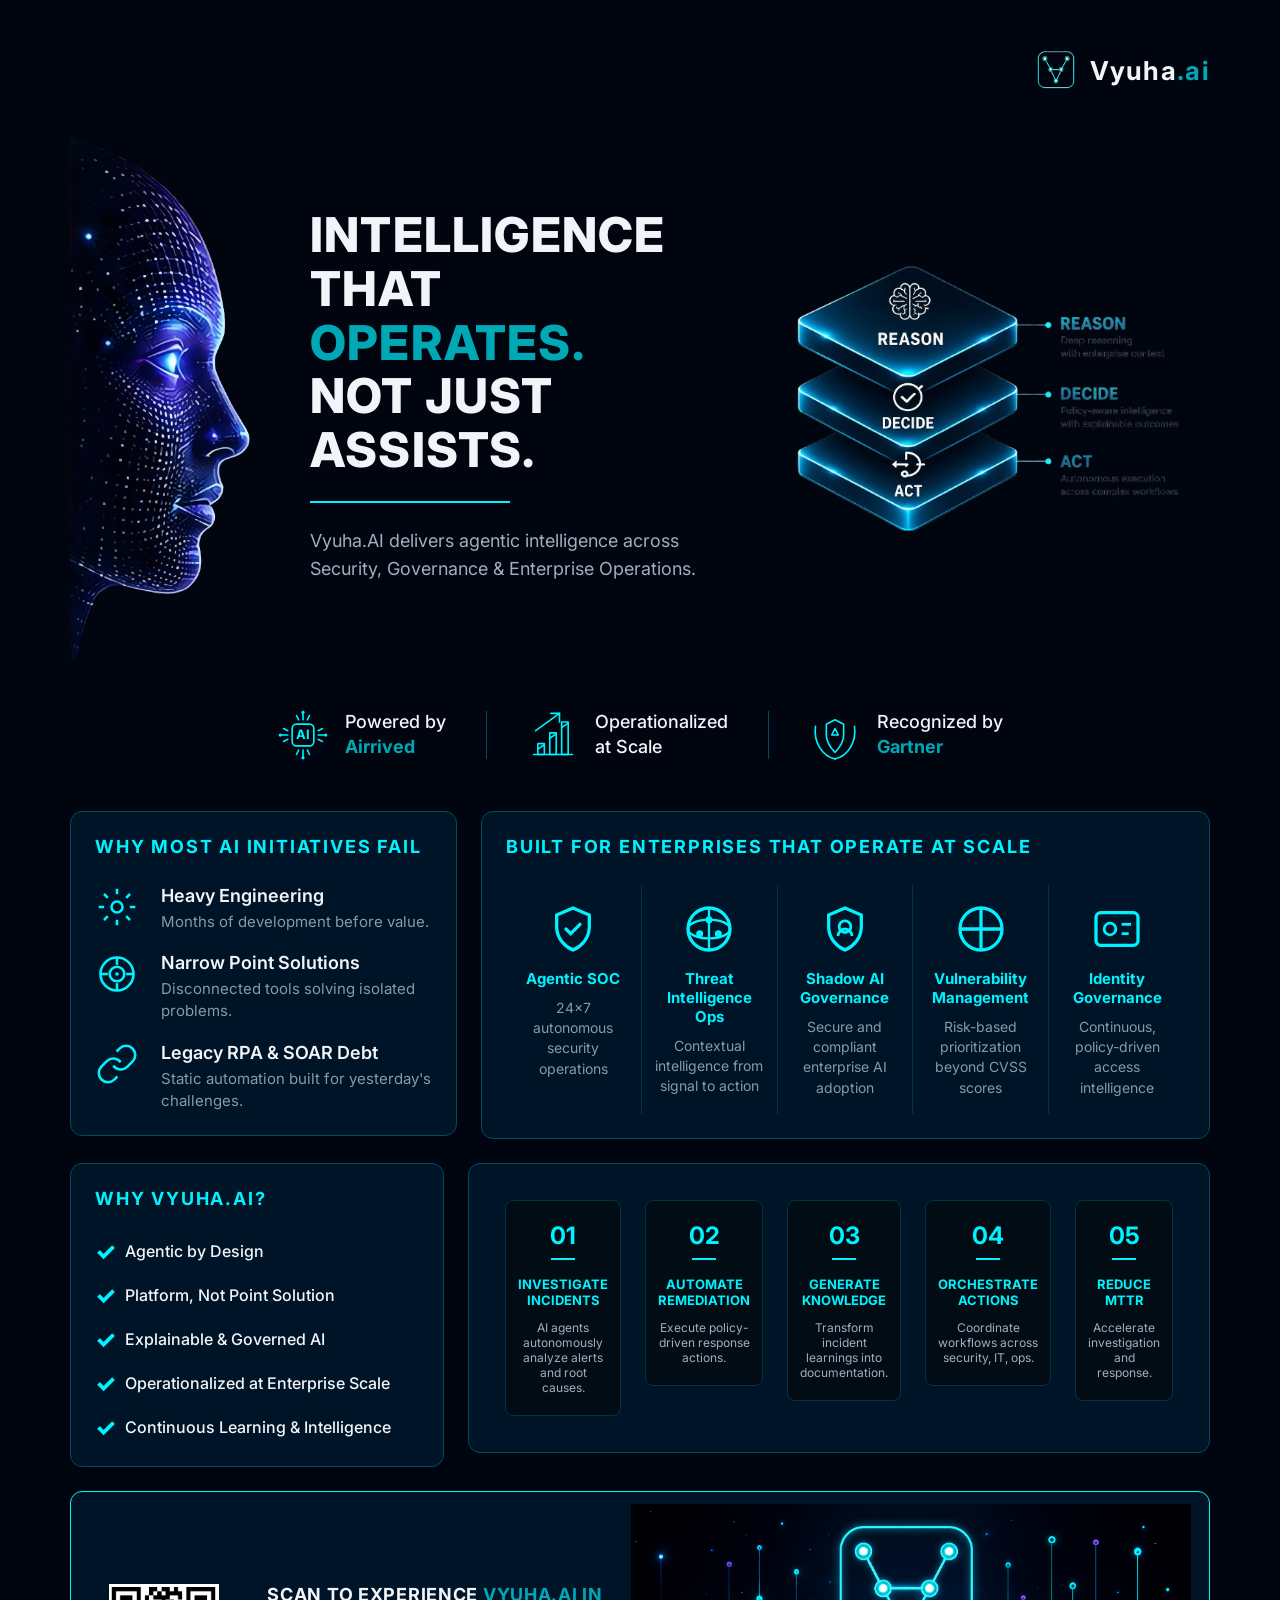
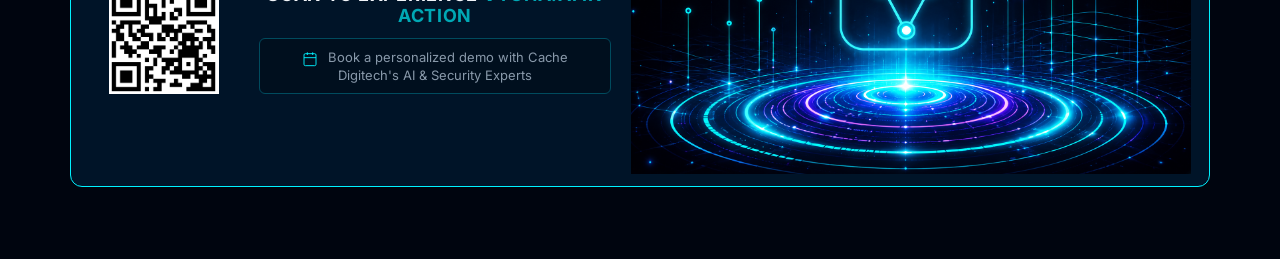
==== commit 27c6b6e7: "new file" ====
--- a/email_template.html
+++ b/email_template.html
@@ -21,9 +21,8 @@
     a { text-decoration: none; }
     
     .panel {
-      background-color: rgba(0, 20, 40, 0.62);
-      border: 1px solid rgba(0, 242, 255, 0.35);
-      box-shadow: 0 0 8px rgba(0, 242, 255, 0.35), 0 0 20px rgba(0, 242, 255, 0.12);
+      background-color: #001428;
+      border: 1px solid #004b5e;
       border-radius: 12px;
       padding: 24px;
     }
@@ -40,17 +39,17 @@
     }
   </style>
 </head>
-<body style="margin: 0; padding: 0; background-color: #00050f; color: #ffffff; font-family: 'Inter', Arial, sans-serif;">
-  <table width="100%" border="0" cellpadding="0" cellspacing="0" bgcolor="#00050f" style="background-color: #00050f; background-image: radial-gradient(ellipse 75% 55% at 45% 25%, rgba(0, 60, 80, 0.35) 0%, transparent 65%), radial-gradient(ellipse 50% 40% at 85% 85%, rgba(0, 100, 120, 0.12) 0%, transparent 55%);">
+<body bgcolor="#00050f" style="margin: 0; padding: 0; background-color: #00050f; color: #f1f5f9 !important; font-family: 'Inter', Arial, sans-serif;">
+  <table width="100%" border="0" cellpadding="0" cellspacing="0" bgcolor="#00050f" style="background-color: #00050f;">
     <tr>
-      <td align="center" valign="top" style="padding: 48px 0;">
+      <td align="center" valign="top" bgcolor="#00050f" style="padding: 48px 0; background-color: #00050f;">
         <!--[if mso]>
-        <table align="center" border="0" cellspacing="0" cellpadding="0" width="1140">
+        <table align="center" border="0" cellspacing="0" cellpadding="0" width="1140" bgcolor="#00050f">
         <tr>
-        <td align="center" valign="top" width="1140">
+        <td align="center" valign="top" width="1140" bgcolor="#00050f">
         <![endif]-->
         
-        <table class="email-container" width="1140" border="0" cellpadding="0" cellspacing="0" style="max-width: 1140px; width: 100%; margin: 0 auto;">
+        <table class="email-container" width="1140" border="0" cellpadding="0" cellspacing="0" bgcolor="#00050f" style="background-color: #00050f; max-width: 1140px; width: 100%; margin: 0 auto;">
           
           <!-- NAVBAR -->
           <tr>
@@ -60,7 +59,7 @@
                   <td valign="middle" style="padding-right: 12px;">
                     <img src="images/vyuhalogo.png" width="44" height="44" alt="Vyuha AI" style="display: block;">
                   </td>
-                  <td valign="middle" style="font-size: 26px; font-weight: 700; color: #ffffff; letter-spacing: 0.05em;">
+                  <td valign="middle" style="font-size: 26px; font-weight: 700; color: #f1f5f9 !important; letter-spacing: 0.05em;">
                     Vyuha<span style="color: #00a8b5;">.ai</span>
                   </td>
                 </tr>
@@ -73,13 +72,11 @@
             <td align="center" valign="middle" style="padding-bottom: 50px;">
               <table border="0" cellpadding="0" cellspacing="0" width="100%">
                 <tr>
-                  <!-- Head -->
                   <td width="200" align="center" valign="middle" class="stack-column">
-                    <img src="images/faceimg.png" width="200" height="auto" alt="Face" style="display: block; max-width: 300px; width: 100%; filter: drop-shadow(0 0 20px rgba(0, 242, 255, 0.3));">
-                  </td>
-                  <!-- Copy -->
+                    <img src="images/faceimg.png" width="200" height="auto" alt="Face" style="display: block; max-width: 300px; width: 100%;">
+                  </td>
                   <td align="left" valign="middle" style="padding: 0 40px;" class="stack-column">
-                    <h1 style="margin: 0; font-size: 48px; font-weight: 800; color: #ffffff; text-transform: uppercase; line-height: 1.12; letter-spacing: 0.025em;">
+                    <h1 style="margin: 0; font-size: 48px; font-weight: 800; color: #f1f5f9 !important; text-transform: uppercase; line-height: 1.12; letter-spacing: 0.025em;">
                       INTELLIGENCE THAT <span style="color: #00a8b5;">OPERATES.</span><br />
                       NOT JUST ASSISTS.
                     </h1>
@@ -90,7 +87,6 @@
                       Vyuha.AI delivers agentic intelligence across Security, Governance &amp; Enterprise Operations.
                     </p>
                   </td>
-                  <!-- Isometric Stack (Using existing stackimage.png) -->
                   <td width="450" align="right" valign="middle" class="stack-column">
                     <img src="images/stackimage.png" width="450" height="auto" alt="Isometric Stack" style="display: block; max-width: 450px; width: 100%;">
                   </td>
@@ -109,7 +105,7 @@
                       <tr>
                         <!-- Trust 1 -->
                         <td valign="middle" style="padding-right: 16px;" class="stack-column">
-                          <svg viewBox="0 0 48 48" width="52" height="52" style="color: #00f2ff; filter: drop-shadow(0 0 4px rgba(0, 242, 255, 0.55));">
+                          <svg viewBox="0 0 48 48" width="52" height="52" style="color: #00f2ff;">
                             <g stroke="currentColor" stroke-width="1.5" fill="none" stroke-linecap="round">
                               <path d="M24 10 V4 M20 10 L18 6 M28 10 L30 6" />
                               <circle cx="24" cy="3" r="1.5" fill="currentColor" stroke="none"/>
@@ -124,18 +120,17 @@
                             <text x="24" y="28" fill="currentColor" font-size="12" font-weight="700" font-family="Inter,sans-serif" text-anchor="middle" stroke="none">AI</text>
                           </svg>
                         </td>
-                        <td valign="middle" align="left" style="font-size: 18px; font-weight: 500; color: #ffffff; line-height: 1.35; padding-right: 40px;" class="stack-column">
+                        <td valign="middle" align="left" style="font-size: 18px; font-weight: 500; color: #f1f5f9 !important; line-height: 1.35; padding-right: 40px;" class="stack-column">
                           Powered by<br/><strong style="color: #00a8b5;">Airrived</strong>
                         </td>
                         
-                        <!-- Divider -->
                         <td valign="middle" style="padding-right: 40px;" class="stack-column">
-                          <table border="0" cellpadding="0" cellspacing="0"><tr><td width="1" height="48" bgcolor="#00f2ff" style="opacity: 0.6;"></td></tr></table>
+                          <table border="0" cellpadding="0" cellspacing="0"><tr><td width="1" height="48" bgcolor="#004b5e"></td></tr></table>
                         </td>
 
                         <!-- Trust 2 -->
                         <td valign="middle" style="padding-right: 16px;" class="stack-column">
-                          <svg viewBox="0 0 48 48" width="52" height="52" style="color: #00f2ff; filter: drop-shadow(0 0 4px rgba(0, 242, 255, 0.55));">
+                          <svg viewBox="0 0 48 48" width="52" height="52" style="color: #00f2ff;">
                             <g stroke="currentColor" stroke-width="1.5" fill="none" stroke-linecap="round" stroke-linejoin="round">
                               <line x1="6" y1="42" x2="42" y2="42" />
                               <rect x="10" y="32" width="6" height="10" />
@@ -147,18 +142,17 @@
                             </g>
                           </svg>
                         </td>
-                        <td valign="middle" align="left" style="font-size: 18px; font-weight: 500; color: #ffffff; line-height: 1.35; padding-right: 40px;" class="stack-column">
+                        <td valign="middle" align="left" style="font-size: 18px; font-weight: 500; color: #f1f5f9 !important; line-height: 1.35; padding-right: 40px;" class="stack-column">
                           Operationalized<br/>at Scale
                         </td>
 
-                        <!-- Divider -->
                         <td valign="middle" style="padding-right: 40px;" class="stack-column">
-                          <table border="0" cellpadding="0" cellspacing="0"><tr><td width="1" height="48" bgcolor="#00f2ff" style="opacity: 0.6;"></td></tr></table>
+                          <table border="0" cellpadding="0" cellspacing="0"><tr><td width="1" height="48" bgcolor="#004b5e"></td></tr></table>
                         </td>
 
                         <!-- Trust 3 -->
                         <td valign="middle" style="padding-right: 16px;" class="stack-column">
-                          <svg viewBox="0 0 48 48" width="52" height="52" style="color: #00f2ff; filter: drop-shadow(0 0 4px rgba(0, 242, 255, 0.55));">
+                          <svg viewBox="0 0 48 48" width="52" height="52" style="color: #00f2ff;">
                             <g stroke="currentColor" stroke-width="1.5" fill="none" stroke-linecap="round" stroke-linejoin="round">
                               <path d="M24 10 L32 14 V24 C32 32 26 38 24 40 C22 38 16 32 16 24 V14 Z" />
                               <path d="M24 18 L27 24 H21 Z" />
@@ -167,7 +161,7 @@
                             </g>
                           </svg>
                         </td>
-                        <td valign="middle" align="left" style="font-size: 18px; font-weight: 500; color: #ffffff; line-height: 1.35;" class="stack-column">
+                        <td valign="middle" align="left" style="font-size: 18px; font-weight: 500; color: #f1f5f9 !important; line-height: 1.35;" class="stack-column">
                           Recognized by<br/><strong style="color: #00a8b5;">Gartner</strong>
                         </td>
                       </tr>
@@ -183,22 +177,22 @@
             <td align="center" valign="top" style="padding-bottom: 24px;">
               <table border="0" cellpadding="0" cellspacing="0" width="100%">
                 <tr>
-                  <!-- Left Panel (35%) -->
+                  <!-- Left Panel -->
                   <td width="35%" valign="top" style="padding-right: 12px;" class="stack-column">
-                    <div class="panel" style="background-color: rgba(0, 20, 40, 0.62); border: 1px solid rgba(0, 242, 255, 0.35); box-shadow: 0 0 8px rgba(0, 242, 255, 0.35); border-radius: 12px; padding: 24px;">
+                    <div class="panel" style="background-color: #001428; border: 1px solid #004b5e; border-radius: 12px; padding: 24px;">
                       <h2 style="margin: 0 0 28px 0; font-size: 18px; font-weight: 700; color: #00f2ff; letter-spacing: 0.1em; text-transform: uppercase;">WHY MOST AI INITIATIVES FAIL</h2>
                       
                       <!-- Item 1 -->
                       <table border="0" cellpadding="0" cellspacing="0" width="100%" style="margin-bottom: 20px;">
                         <tr>
                           <td valign="top" width="50" style="padding-right: 16px;">
-                            <svg viewBox="0 0 24 24" width="44" height="44" style="color: #00f2ff; filter: drop-shadow(0 0 4px rgba(0, 242, 255, 0.55));">
+                            <svg viewBox="0 0 24 24" width="44" height="44" style="color: #00f2ff;">
                               <circle cx="12" cy="12" r="3" fill="none" stroke="currentColor" stroke-width="1.4"/>
                               <path d="M12 2v3M12 19v3M2 12h3M19 12h3M4.9 4.9l2.1 2.1M17 17l2.1 2.1M4.9 19.1l2.1-2.1M17 7l2.1-2.1" stroke="currentColor" stroke-width="1.4"/>
                             </svg>
                           </td>
                           <td valign="top">
-                            <strong style="font-size: 18px; font-weight: 600; color: #ffffff; display: block; margin-bottom: 5px;">Heavy Engineering</strong>
+                            <strong style="font-size: 18px; font-weight: 600; color: #f1f5f9 !important; display: block; margin-bottom: 5px;">Heavy Engineering</strong>
                             <p style="margin: 0; font-size: 15px; color: #8899aa; line-height: 1.45;">Months of development before value.</p>
                           </td>
                         </tr>
@@ -208,7 +202,7 @@
                       <table border="0" cellpadding="0" cellspacing="0" width="100%" style="margin-bottom: 20px;">
                         <tr>
                           <td valign="top" width="50" style="padding-right: 16px;">
-                            <svg viewBox="0 0 24 24" width="44" height="44" style="color: #00f2ff; filter: drop-shadow(0 0 4px rgba(0, 242, 255, 0.55));">
+                            <svg viewBox="0 0 24 24" width="44" height="44" style="color: #00f2ff;">
                               <circle cx="12" cy="12" r="9" fill="none" stroke="currentColor" stroke-width="1.4"/>
                               <circle cx="12" cy="12" r="4" fill="none" stroke="currentColor" stroke-width="1.4"/>
                               <circle cx="12" cy="12" r="1" fill="currentColor"/>
@@ -219,7 +213,7 @@
                             </svg>
                           </td>
                           <td valign="top">
-                            <strong style="font-size: 18px; font-weight: 600; color: #ffffff; display: block; margin-bottom: 5px;">Narrow Point Solutions</strong>
+                            <strong style="font-size: 18px; font-weight: 600; color: #f1f5f9 !important; display: block; margin-bottom: 5px;">Narrow Point Solutions</strong>
                             <p style="margin: 0; font-size: 15px; color: #8899aa; line-height: 1.45;">Disconnected tools solving isolated problems.</p>
                           </td>
                         </tr>
@@ -229,13 +223,13 @@
                       <table border="0" cellpadding="0" cellspacing="0" width="100%">
                         <tr>
                           <td valign="top" width="50" style="padding-right: 16px;">
-                            <svg viewBox="0 0 24 24" width="44" height="44" style="color: #00f2ff; filter: drop-shadow(0 0 4px rgba(0, 242, 255, 0.55));">
+                            <svg viewBox="0 0 24 24" width="44" height="44" style="color: #00f2ff;">
                               <path d="M10 13a5 5 0 007.54.54l3-3a5 5 0 00-7.07-7.07l-1.72 1.71" fill="none" stroke="currentColor" stroke-width="1.4"/>
                               <path d="M14 11a5 5 0 00-7.54-.54l-3 3a5 5 0 007.07 7.07l1.71-1.71" fill="none" stroke="currentColor" stroke-width="1.4"/>
                             </svg>
                           </td>
                           <td valign="top">
-                            <strong style="font-size: 18px; font-weight: 600; color: #ffffff; display: block; margin-bottom: 5px;">Legacy RPA &amp; SOAR Debt</strong>
+                            <strong style="font-size: 18px; font-weight: 600; color: #f1f5f9 !important; display: block; margin-bottom: 5px;">Legacy RPA &amp; SOAR Debt</strong>
                             <p style="margin: 0; font-size: 15px; color: #8899aa; line-height: 1.45;">Static automation built for yesterday's challenges.</p>
                           </td>
                         </tr>
@@ -243,25 +237,23 @@
                     </div>
                   </td>
                   
-                  <!-- Right Panel (65%) -->
+                  <!-- Right Panel -->
                   <td width="65%" valign="top" style="padding-left: 12px;" class="stack-column">
-                    <div class="panel" style="background-color: rgba(0, 20, 40, 0.62); border: 1px solid rgba(0, 242, 255, 0.35); box-shadow: 0 0 8px rgba(0, 242, 255, 0.35); border-radius: 12px; padding: 24px; height: 100%;">
+                    <div class="panel" style="background-color: #001428; border: 1px solid #004b5e; border-radius: 12px; padding: 24px; height: 100%;">
                       <h2 style="margin: 0 0 28px 0; font-size: 18px; font-weight: 700; color: #00f2ff; letter-spacing: 0.1em; text-transform: uppercase;">BUILT FOR ENTERPRISES THAT OPERATE AT SCALE</h2>
                       
                       <table border="0" cellpadding="0" cellspacing="0" width="100%">
                         <tr>
-                          <!-- Scale 1 -->
-                          <td width="20%" align="center" valign="top" style="padding: 16px 12px; border-right: 1px solid rgba(0, 242, 255, 0.12);" class="stack-column">
-                            <svg viewBox="0 0 24 24" width="56" height="56" style="color: #00f2ff; margin-bottom: 12px; filter: drop-shadow(0 0 4px rgba(0, 242, 255, 0.55));">
+                          <td width="20%" align="center" valign="top" style="padding: 16px 12px; border-right: 1px solid #003344;" class="stack-column">
+                            <svg viewBox="0 0 24 24" width="56" height="56" style="color: #00f2ff; margin-bottom: 12px;">
                               <path d="M12 3l7 3v5c0 5-3.5 8.5-7 10-3.5-1.5-7-5-7-10V6l7-3z" fill="none" stroke="currentColor" stroke-width="1.4"/>
                               <path d="M9 12l2 2 4-4" fill="none" stroke="currentColor" stroke-width="1.4" stroke-linecap="round"/>
                             </svg>
                             <strong style="display: block; font-size: 15px; color: #00f2ff; margin-bottom: 10px;">Agentic SOC</strong>
                             <p style="margin: 0; font-size: 14px; color: #8899aa; line-height: 1.45;">24×7 autonomous security operations</p>
                           </td>
-                          <!-- Scale 2 -->
-                          <td width="20%" align="center" valign="top" style="padding: 16px 12px; border-right: 1px solid rgba(0, 242, 255, 0.12);" class="stack-column">
-                            <svg viewBox="0 0 24 24" width="56" height="56" style="color: #00f2ff; margin-bottom: 12px; filter: drop-shadow(0 0 4px rgba(0, 242, 255, 0.55));">
+                          <td width="20%" align="center" valign="top" style="padding: 16px 12px; border-right: 1px solid #003344;" class="stack-column">
+                            <svg viewBox="0 0 24 24" width="56" height="56" style="color: #00f2ff; margin-bottom: 12px;">
                               <circle cx="12" cy="12" r="9" fill="none" stroke="currentColor" stroke-width="1.4"/>
                               <ellipse cx="12" cy="12" rx="9" ry="4" fill="none" stroke="currentColor" stroke-width="1"/>
                               <line x1="12" y1="3" x2="12" y2="21" stroke="currentColor" stroke-width="1"/>
@@ -271,9 +263,8 @@
                             <strong style="display: block; font-size: 15px; color: #00f2ff; margin-bottom: 10px;">Threat Intelligence Ops</strong>
                             <p style="margin: 0; font-size: 14px; color: #8899aa; line-height: 1.45;">Contextual intelligence from signal to action</p>
                           </td>
-                          <!-- Scale 3 -->
-                          <td width="20%" align="center" valign="top" style="padding: 16px 12px; border-right: 1px solid rgba(0, 242, 255, 0.12);" class="stack-column">
-                            <svg viewBox="0 0 24 24" width="56" height="56" style="color: #00f2ff; margin-bottom: 12px; filter: drop-shadow(0 0 4px rgba(0, 242, 255, 0.55));">
+                          <td width="20%" align="center" valign="top" style="padding: 16px 12px; border-right: 1px solid #003344;" class="stack-column">
+                            <svg viewBox="0 0 24 24" width="56" height="56" style="color: #00f2ff; margin-bottom: 12px;">
                               <path d="M12 3l7 3v5c0 5-3.5 8.5-7 10-3.5-1.5-7-5-7-10V6l7-3z" fill="none" stroke="currentColor" stroke-width="1.4"/>
                               <circle cx="12" cy="11" r="2.5" fill="none" stroke="currentColor" stroke-width="1.2"/>
                               <path d="M9 15c0-1.5 1.3-3 3-3s3 1.5 3 3" fill="none" stroke="currentColor" stroke-width="1.2"/>
@@ -281,9 +272,8 @@
                             <strong style="display: block; font-size: 15px; color: #00f2ff; margin-bottom: 10px;">Shadow AI Governance</strong>
                             <p style="margin: 0; font-size: 14px; color: #8899aa; line-height: 1.45;">Secure and compliant enterprise AI adoption</p>
                           </td>
-                          <!-- Scale 4 -->
-                          <td width="20%" align="center" valign="top" style="padding: 16px 12px; border-right: 1px solid rgba(0, 242, 255, 0.12);" class="stack-column">
-                            <svg viewBox="0 0 24 24" width="56" height="56" style="color: #00f2ff; margin-bottom: 12px; filter: drop-shadow(0 0 4px rgba(0, 242, 255, 0.55));">
+                          <td width="20%" align="center" valign="top" style="padding: 16px 12px; border-right: 1px solid #003344;" class="stack-column">
+                            <svg viewBox="0 0 24 24" width="56" height="56" style="color: #00f2ff; margin-bottom: 12px;">
                               <circle cx="12" cy="12" r="9" fill="none" stroke="currentColor" stroke-width="1.4"/>
                               <line x1="12" y1="3" x2="12" y2="21" stroke="currentColor" stroke-width="1.4"/>
                               <line x1="3" y1="12" x2="21" y2="12" stroke="currentColor" stroke-width="1.4"/>
@@ -291,9 +281,8 @@
                             <strong style="display: block; font-size: 15px; color: #00f2ff; margin-bottom: 10px;">Vulnerability Management</strong>
                             <p style="margin: 0; font-size: 14px; color: #8899aa; line-height: 1.45;">Risk-based prioritization beyond CVSS scores</p>
                           </td>
-                          <!-- Scale 5 -->
                           <td width="20%" align="center" valign="top" style="padding: 16px 12px;" class="stack-column">
-                            <svg viewBox="0 0 24 24" width="56" height="56" style="color: #00f2ff; margin-bottom: 12px; filter: drop-shadow(0 0 4px rgba(0, 242, 255, 0.55));">
+                            <svg viewBox="0 0 24 24" width="56" height="56" style="color: #00f2ff; margin-bottom: 12px;">
                               <rect x="3" y="5" width="18" height="14" rx="2" fill="none" stroke="currentColor" stroke-width="1.4"/>
                               <circle cx="9" cy="12" r="2.5" fill="none" stroke="currentColor" stroke-width="1.2"/>
                               <line x1="14" y1="10" x2="18" y2="10" stroke="currentColor" stroke-width="1.2"/>
@@ -316,71 +305,71 @@
             <td align="center" valign="top" style="padding-bottom: 24px;">
               <table border="0" cellpadding="0" cellspacing="0" width="100%">
                 <tr>
-                  <!-- Left Panel (35%) -->
+                  <!-- Left Panel -->
                   <td width="35%" valign="top" style="padding-right: 12px;" class="stack-column">
-                    <div class="panel" style="background-color: rgba(0, 20, 40, 0.62); border: 1px solid rgba(0, 242, 255, 0.35); box-shadow: 0 0 8px rgba(0, 242, 255, 0.35); border-radius: 12px; padding: 24px; height: 100%;">
+                    <div class="panel" style="background-color: #001428; border: 1px solid #004b5e; border-radius: 12px; padding: 24px; height: 100%;">
                       <h2 style="margin: 0 0 28px 0; font-size: 18px; font-weight: 700; color: #00f2ff; letter-spacing: 0.1em; text-transform: uppercase;">WHY VYUHA.AI?</h2>
                       
                       <table border="0" cellpadding="0" cellspacing="0" width="100%">
                         <tr>
-                          <td valign="middle" width="30" style="padding-bottom: 15px;"><span style="color: #00f2ff; font-weight: 800; font-size: 24px; text-shadow: 0 0 10px rgba(0, 242, 255, 0.8);">✓</span></td>
-                          <td valign="middle" style="font-size: 16px; font-weight: 500; color: #ffffff; padding-bottom: 15px;">Agentic by Design</td>
-                        </tr>
-                        <tr>
-                          <td valign="middle" width="30" style="padding-bottom: 15px;"><span style="color: #00f2ff; font-weight: 800; font-size: 24px; text-shadow: 0 0 10px rgba(0, 242, 255, 0.8);">✓</span></td>
-                          <td valign="middle" style="font-size: 16px; font-weight: 500; color: #ffffff; padding-bottom: 15px;">Platform, Not Point Solution</td>
-                        </tr>
-                        <tr>
-                          <td valign="middle" width="30" style="padding-bottom: 15px;"><span style="color: #00f2ff; font-weight: 800; font-size: 24px; text-shadow: 0 0 10px rgba(0, 242, 255, 0.8);">✓</span></td>
-                          <td valign="middle" style="font-size: 16px; font-weight: 500; color: #ffffff; padding-bottom: 15px;">Explainable &amp; Governed AI</td>
-                        </tr>
-                        <tr>
-                          <td valign="middle" width="30" style="padding-bottom: 15px;"><span style="color: #00f2ff; font-weight: 800; font-size: 24px; text-shadow: 0 0 10px rgba(0, 242, 255, 0.8);">✓</span></td>
-                          <td valign="middle" style="font-size: 16px; font-weight: 500; color: #ffffff; padding-bottom: 15px;">Operationalized at Enterprise Scale</td>
-                        </tr>
-                        <tr>
-                          <td valign="middle" width="30"><span style="color: #00f2ff; font-weight: 800; font-size: 24px; text-shadow: 0 0 10px rgba(0, 242, 255, 0.8);">✓</span></td>
-                          <td valign="middle" style="font-size: 16px; font-weight: 500; color: #ffffff;">Continuous Learning &amp; Intelligence</td>
+                          <td valign="middle" width="30" style="padding-bottom: 15px;"><span style="color: #00f2ff; font-weight: 800; font-size: 24px;">✓</span></td>
+                          <td valign="middle" style="font-size: 16px; font-weight: 500; color: #f1f5f9 !important; padding-bottom: 15px;">Agentic by Design</td>
+                        </tr>
+                        <tr>
+                          <td valign="middle" width="30" style="padding-bottom: 15px;"><span style="color: #00f2ff; font-weight: 800; font-size: 24px;">✓</span></td>
+                          <td valign="middle" style="font-size: 16px; font-weight: 500; color: #f1f5f9 !important; padding-bottom: 15px;">Platform, Not Point Solution</td>
+                        </tr>
+                        <tr>
+                          <td valign="middle" width="30" style="padding-bottom: 15px;"><span style="color: #00f2ff; font-weight: 800; font-size: 24px;">✓</span></td>
+                          <td valign="middle" style="font-size: 16px; font-weight: 500; color: #f1f5f9 !important; padding-bottom: 15px;">Explainable &amp; Governed AI</td>
+                        </tr>
+                        <tr>
+                          <td valign="middle" width="30" style="padding-bottom: 15px;"><span style="color: #00f2ff; font-weight: 800; font-size: 24px;">✓</span></td>
+                          <td valign="middle" style="font-size: 16px; font-weight: 500; color: #f1f5f9 !important; padding-bottom: 15px;">Operationalized at Enterprise Scale</td>
+                        </tr>
+                        <tr>
+                          <td valign="middle" width="30"><span style="color: #00f2ff; font-weight: 800; font-size: 24px;">✓</span></td>
+                          <td valign="middle" style="font-size: 16px; font-weight: 500; color: #f1f5f9 !important;">Continuous Learning &amp; Intelligence</td>
                         </tr>
                       </table>
                     </div>
                   </td>
                   
-                  <!-- Right Panel (65%) -->
+                  <!-- Right Panel -->
                   <td width="65%" valign="top" style="padding-left: 12px;" class="stack-column">
-                    <div class="panel" style="background-color: rgba(0, 20, 40, 0.62); border: 1px solid rgba(0, 242, 255, 0.35); box-shadow: 0 0 8px rgba(0, 242, 255, 0.35); border-radius: 12px; padding: 24px; height: 100%;">
+                    <div class="panel" style="background-color: #001428; border: 1px solid #004b5e; border-radius: 12px; padding: 24px; height: 100%;">
                       <table border="0" cellpadding="0" cellspacing="0" width="100%">
                         <tr>
                           <td width="20%" align="center" valign="top" style="padding: 12px;" class="stack-column">
-                            <div style="border: 1px solid rgba(0, 242, 255, 0.2); border-radius: 8px; background-color: #020c15; padding: 20px 12px; height: 100%;">
+                            <div style="border: 1px solid #003344; border-radius: 8px; background-color: #020c15; padding: 20px 12px; height: 100%;">
                               <span style="display: block; font-size: 24px; font-weight: 700; color: #00f2ff; margin-bottom: 16px;">01<div style="width: 24px; height: 2px; background-color: #00f2ff; margin: 8px auto 0;"></div></span>
                               <strong style="display: block; font-size: 13px; color: #00f2ff; text-transform: uppercase; margin-bottom: 12px;">INVESTIGATE INCIDENTS</strong>
                               <p style="margin: 0; font-size: 12px; color: #a0aec0;">AI agents autonomously analyze alerts and root causes.</p>
                             </div>
                           </td>
                           <td width="20%" align="center" valign="top" style="padding: 12px;" class="stack-column">
-                            <div style="border: 1px solid rgba(0, 242, 255, 0.2); border-radius: 8px; background-color: #020c15; padding: 20px 12px; height: 100%;">
+                            <div style="border: 1px solid #003344; border-radius: 8px; background-color: #020c15; padding: 20px 12px; height: 100%;">
                               <span style="display: block; font-size: 24px; font-weight: 700; color: #00f2ff; margin-bottom: 16px;">02<div style="width: 24px; height: 2px; background-color: #00f2ff; margin: 8px auto 0;"></div></span>
                               <strong style="display: block; font-size: 13px; color: #00f2ff; text-transform: uppercase; margin-bottom: 12px;">AUTOMATE REMEDIATION</strong>
                               <p style="margin: 0; font-size: 12px; color: #a0aec0;">Execute policy-driven response actions.</p>
                             </div>
                           </td>
                           <td width="20%" align="center" valign="top" style="padding: 12px;" class="stack-column">
-                            <div style="border: 1px solid rgba(0, 242, 255, 0.2); border-radius: 8px; background-color: #020c15; padding: 20px 12px; height: 100%;">
+                            <div style="border: 1px solid #003344; border-radius: 8px; background-color: #020c15; padding: 20px 12px; height: 100%;">
                               <span style="display: block; font-size: 24px; font-weight: 700; color: #00f2ff; margin-bottom: 16px;">03<div style="width: 24px; height: 2px; background-color: #00f2ff; margin: 8px auto 0;"></div></span>
                               <strong style="display: block; font-size: 13px; color: #00f2ff; text-transform: uppercase; margin-bottom: 12px;">GENERATE KNOWLEDGE</strong>
                               <p style="margin: 0; font-size: 12px; color: #a0aec0;">Transform incident learnings into documentation.</p>
                             </div>
                           </td>
                           <td width="20%" align="center" valign="top" style="padding: 12px;" class="stack-column">
-                            <div style="border: 1px solid rgba(0, 242, 255, 0.2); border-radius: 8px; background-color: #020c15; padding: 20px 12px; height: 100%;">
+                            <div style="border: 1px solid #003344; border-radius: 8px; background-color: #020c15; padding: 20px 12px; height: 100%;">
                               <span style="display: block; font-size: 24px; font-weight: 700; color: #00f2ff; margin-bottom: 16px;">04<div style="width: 24px; height: 2px; background-color: #00f2ff; margin: 8px auto 0;"></div></span>
                               <strong style="display: block; font-size: 13px; color: #00f2ff; text-transform: uppercase; margin-bottom: 12px;">ORCHESTRATE ACTIONS</strong>
                               <p style="margin: 0; font-size: 12px; color: #a0aec0;">Coordinate workflows across security, IT, ops.</p>
                             </div>
                           </td>
                           <td width="20%" align="center" valign="top" style="padding: 12px;" class="stack-column">
-                            <div style="border: 1px solid rgba(0, 242, 255, 0.2); border-radius: 8px; background-color: #020c15; padding: 20px 12px; height: 100%;">
+                            <div style="border: 1px solid #003344; border-radius: 8px; background-color: #020c15; padding: 20px 12px; height: 100%;">
                               <span style="display: block; font-size: 24px; font-weight: 700; color: #00f2ff; margin-bottom: 16px;">05<div style="width: 24px; height: 2px; background-color: #00f2ff; margin: 8px auto 0;"></div></span>
                               <strong style="display: block; font-size: 13px; color: #00f2ff; text-transform: uppercase; margin-bottom: 12px;">REDUCE MTTR</strong>
                               <p style="margin: 0; font-size: 12px; color: #a0aec0;">Accelerate investigation and response.</p>
@@ -398,7 +387,7 @@
           <!-- FOOTER CTA -->
           <tr>
             <td align="center" valign="top" style="padding-bottom: 24px;">
-              <table border="0" cellpadding="0" cellspacing="0" width="100%" style="border: 1px solid #00f2ff; border-radius: 12px; background-color: rgba(0, 20, 40, 0.62); box-shadow: 0 0 8px rgba(0, 242, 255, 0.35);">
+              <table border="0" cellpadding="0" cellspacing="0" width="100%" bgcolor="#001428" style="border: 1px solid #00f2ff; border-radius: 12px; background-color: #001428;">
                 <tr>
                   <td align="center" valign="middle" style="padding: 12px 18px;">
                     <table border="0" cellpadding="0" cellspacing="0" width="100%">
@@ -409,10 +398,10 @@
                         </td>
                         <!-- Text -->
                         <td align="center" valign="middle" class="stack-column" style="padding: 0 20px;">
-                          <h2 style="margin: 0 0 12px 0; font-size: 18px; font-weight: 700; color: #ffffff; letter-spacing: 0.04em;">
+                          <h2 style="margin: 0 0 12px 0; font-size: 18px; font-weight: 700; color: #f1f5f9 !important; letter-spacing: 0.04em;">
                             SCAN TO EXPERIENCE <span style="color: #00a8b5;">VYUHA.AI IN ACTION</span>
                           </h2>
-                          <div style="display: inline-block; padding: 10px 20px; border: 1px solid rgba(0, 242, 255, 0.2); border-radius: 6px; background-color: rgba(0, 15, 30, 0.5); font-size: 13px; color: #8899aa;">
+                          <div style="display: inline-block; padding: 10px 20px; border: 1px solid #004b5e; border-radius: 6px; background-color: #000f1e; font-size: 13px; color: #8899aa;">
                             <svg viewBox="0 0 24 24" width="16" height="16" style="color: #00f2ff; vertical-align: middle; margin-right: 6px; display: inline-block;">
                               <rect x="3" y="4" width="18" height="18" rx="2" fill="none" stroke="currentColor" stroke-width="1.4"/>
                               <line x1="3" y1="10" x2="21" y2="10" stroke="currentColor" stroke-width="1.4"/>
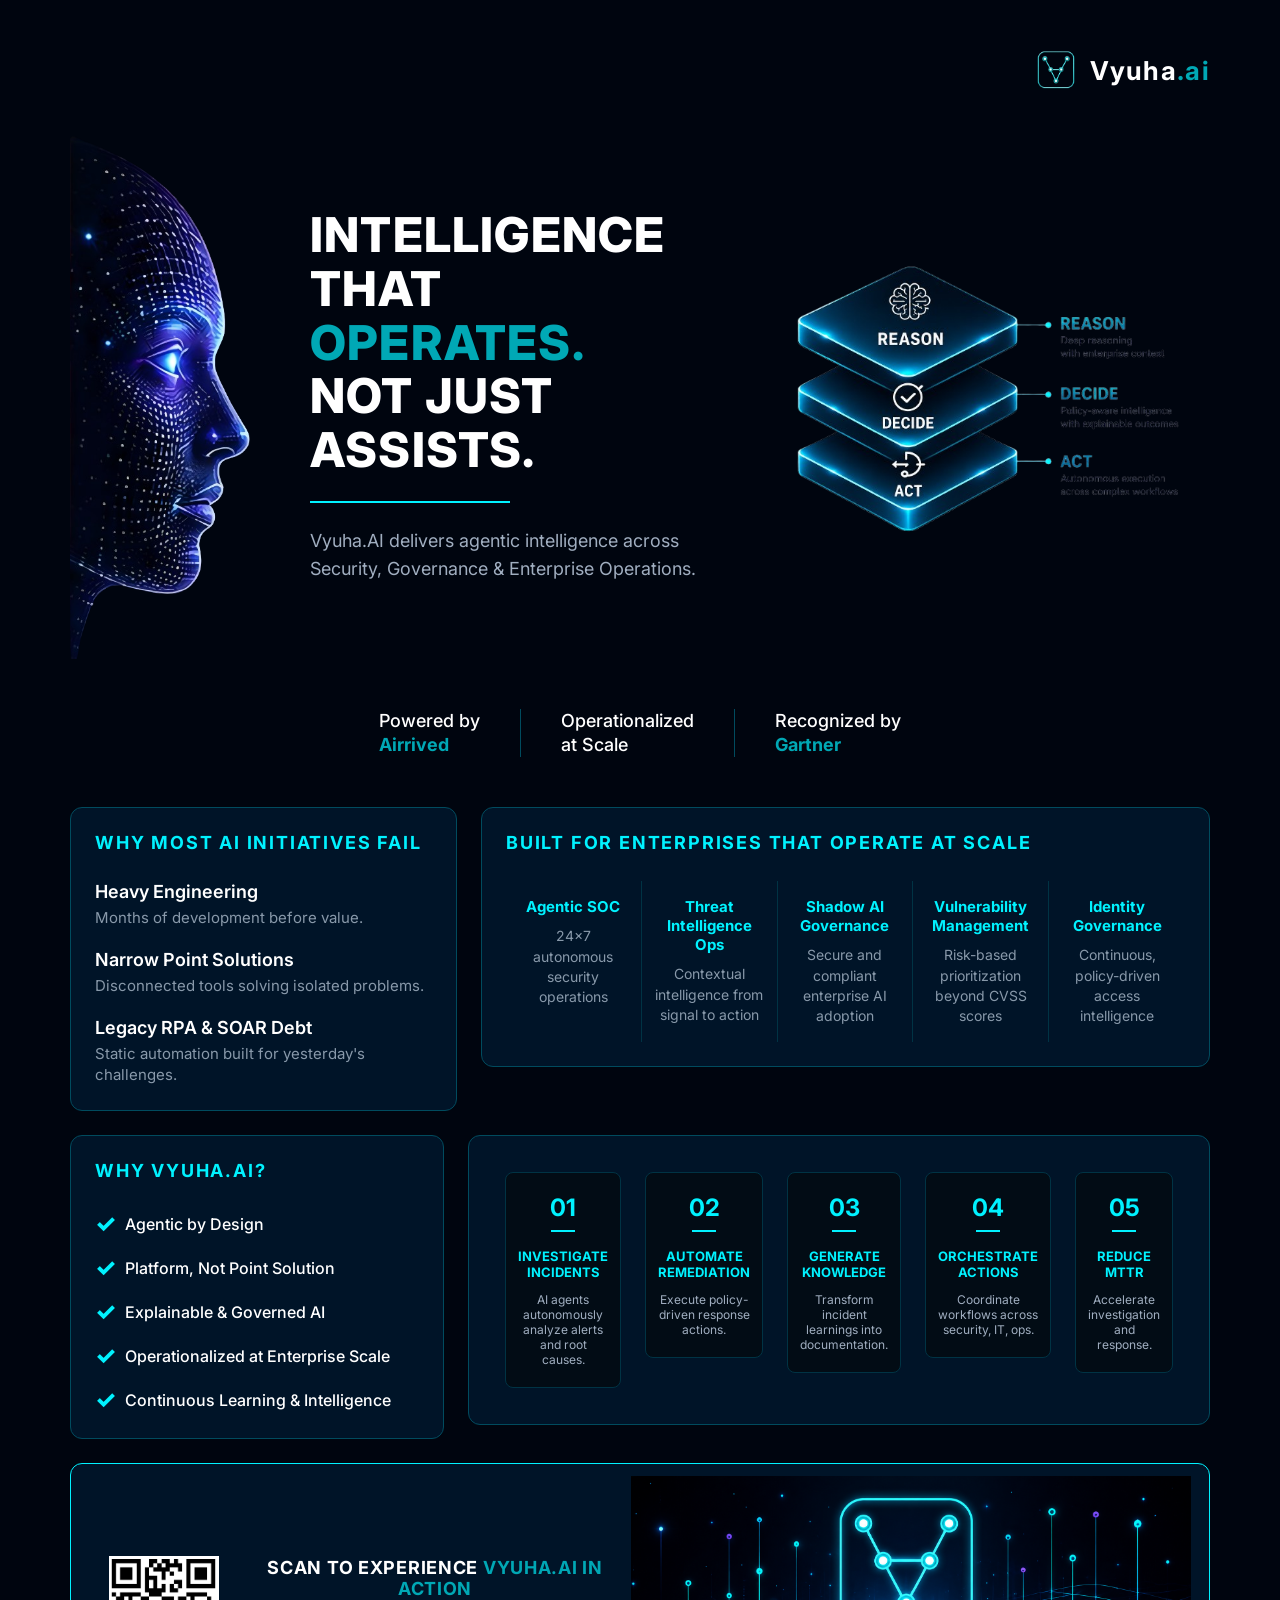
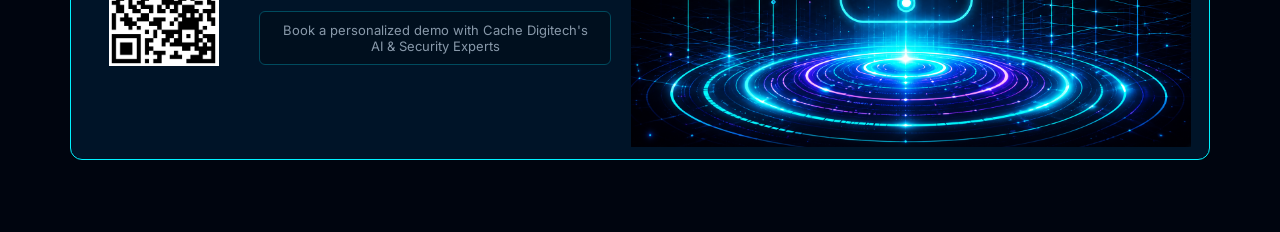
==== commit 114f2ef2: "done html" ====
--- a/email_template.html
+++ b/email_template.html
@@ -39,7 +39,7 @@
     }
   </style>
 </head>
-<body bgcolor="#00050f" style="margin: 0; padding: 0; background-color: #00050f; color: #f1f5f9 !important; font-family: 'Inter', Arial, sans-serif;">
+<body bgcolor="#00050f" style="margin: 0; padding: 0; background-color: #00050f; color: #ffffff; font-family: 'Inter', Arial, sans-serif;">
   <table width="100%" border="0" cellpadding="0" cellspacing="0" bgcolor="#00050f" style="background-color: #00050f;">
     <tr>
       <td align="center" valign="top" bgcolor="#00050f" style="padding: 48px 0; background-color: #00050f;">
@@ -59,8 +59,8 @@
                   <td valign="middle" style="padding-right: 12px;">
                     <img src="images/vyuhalogo.png" width="44" height="44" alt="Vyuha AI" style="display: block;">
                   </td>
-                  <td valign="middle" style="font-size: 26px; font-weight: 700; color: #f1f5f9 !important; letter-spacing: 0.05em;">
-                    Vyuha<span style="color: #00a8b5;">.ai</span>
+                  <td valign="middle" style="font-size: 26px; font-weight: 700; color: #ffffff; letter-spacing: 0.05em; font-family: 'Inter', Arial, sans-serif;">
+                    <font color="#ffffff">Vyuha</font><font color="#00a8b5">.ai</font>
                   </td>
                 </tr>
               </table>
@@ -76,16 +76,16 @@
                     <img src="images/faceimg.png" width="200" height="auto" alt="Face" style="display: block; max-width: 300px; width: 100%;">
                   </td>
                   <td align="left" valign="middle" style="padding: 0 40px;" class="stack-column">
-                    <h1 style="margin: 0; font-size: 48px; font-weight: 800; color: #f1f5f9 !important; text-transform: uppercase; line-height: 1.12; letter-spacing: 0.025em;">
-                      INTELLIGENCE THAT <span style="color: #00a8b5;">OPERATES.</span><br />
-                      NOT JUST ASSISTS.
-                    </h1>
+                    <div style="margin: 0; font-size: 48px; font-weight: 800; color: #ffffff; text-transform: uppercase; line-height: 1.12; letter-spacing: 0.025em; font-family: 'Inter', Arial, sans-serif;">
+                      <font color="#ffffff">INTELLIGENCE THAT </font><font color="#00a8b5">OPERATES.</font><br />
+                      <font color="#ffffff">NOT JUST ASSISTS.</font>
+                    </div>
                     <table border="0" cellpadding="0" cellspacing="0" width="200" style="margin: 24px 0;">
                       <tr><td height="2" bgcolor="#00f2ff" style="font-size: 2px; line-height: 2px;">&nbsp;</td></tr>
                     </table>
-                    <p style="margin: 0; font-size: 18px; color: #a0aec0; line-height: 1.55; max-width: 560px;">
-                      Vyuha.AI delivers agentic intelligence across Security, Governance &amp; Enterprise Operations.
-                    </p>
+                    <div style="margin: 0; font-size: 18px; color: #a0aec0; line-height: 1.55; max-width: 560px; font-family: 'Inter', Arial, sans-serif;">
+                      <font color="#a0aec0">Vyuha.AI delivers agentic intelligence across Security, Governance &amp; Enterprise Operations.</font>
+                    </div>
                   </td>
                   <td width="450" align="right" valign="middle" class="stack-column">
                     <img src="images/stackimage.png" width="450" height="auto" alt="Isometric Stack" style="display: block; max-width: 450px; width: 100%;">
@@ -104,24 +104,8 @@
                     <table border="0" cellpadding="0" cellspacing="0">
                       <tr>
                         <!-- Trust 1 -->
-                        <td valign="middle" style="padding-right: 16px;" class="stack-column">
-                          <svg viewBox="0 0 48 48" width="52" height="52" style="color: #00f2ff;">
-                            <g stroke="currentColor" stroke-width="1.5" fill="none" stroke-linecap="round">
-                              <path d="M24 10 V4 M20 10 L18 6 M28 10 L30 6" />
-                              <circle cx="24" cy="3" r="1.5" fill="currentColor" stroke="none"/>
-                              <path d="M24 38 V44 M20 38 L18 42 M28 38 L30 42" />
-                              <circle cx="24" cy="45" r="1.5" fill="currentColor" stroke="none"/>
-                              <path d="M10 24 H4 M10 20 L6 18 M10 28 L6 30" />
-                              <circle cx="3" cy="24" r="1.5" fill="currentColor" stroke="none"/>
-                              <path d="M38 24 H44 M38 20 L42 18 M38 28 L42 30" />
-                              <circle cx="45" cy="24" r="1.5" fill="currentColor" stroke="none"/>
-                            </g>
-                            <rect x="14" y="14" width="20" height="20" rx="4" fill="none" stroke="currentColor" stroke-width="1.5"/>
-                            <text x="24" y="28" fill="currentColor" font-size="12" font-weight="700" font-family="Inter,sans-serif" text-anchor="middle" stroke="none">AI</text>
-                          </svg>
-                        </td>
-                        <td valign="middle" align="left" style="font-size: 18px; font-weight: 500; color: #f1f5f9 !important; line-height: 1.35; padding-right: 40px;" class="stack-column">
-                          Powered by<br/><strong style="color: #00a8b5;">Airrived</strong>
+                        <td valign="middle" align="left" style="font-size: 18px; font-weight: 500; color: #ffffff; line-height: 1.35; padding-right: 40px; font-family: 'Inter', Arial, sans-serif;" class="stack-column">
+                          <font color="#ffffff">Powered by</font><br/><b style="color: #00a8b5; font-weight: 700;"><font color="#00a8b5">Airrived</font></b>
                         </td>
                         
                         <td valign="middle" style="padding-right: 40px;" class="stack-column">
@@ -129,21 +113,8 @@
                         </td>
 
                         <!-- Trust 2 -->
-                        <td valign="middle" style="padding-right: 16px;" class="stack-column">
-                          <svg viewBox="0 0 48 48" width="52" height="52" style="color: #00f2ff;">
-                            <g stroke="currentColor" stroke-width="1.5" fill="none" stroke-linecap="round" stroke-linejoin="round">
-                              <line x1="6" y1="42" x2="42" y2="42" />
-                              <rect x="10" y="32" width="6" height="10" />
-                              <rect x="21" y="22" width="6" height="20" />
-                              <rect x="32" y="12" width="6" height="30" />
-                              <path d="M10 37 L16 33 M21 27 L27 23 M32 17 L38 13" />
-                              <line x1="8" y1="20" x2="30" y2="4" />
-                              <polyline points="22 4 30 4 30 12" />
-                            </g>
-                          </svg>
-                        </td>
-                        <td valign="middle" align="left" style="font-size: 18px; font-weight: 500; color: #f1f5f9 !important; line-height: 1.35; padding-right: 40px;" class="stack-column">
-                          Operationalized<br/>at Scale
+                        <td valign="middle" align="left" style="font-size: 18px; font-weight: 500; color: #ffffff; line-height: 1.35; padding-right: 40px; font-family: 'Inter', Arial, sans-serif;" class="stack-column">
+                          <font color="#ffffff">Operationalized<br/>at Scale</font>
                         </td>
 
                         <td valign="middle" style="padding-right: 40px;" class="stack-column">
@@ -151,18 +122,8 @@
                         </td>
 
                         <!-- Trust 3 -->
-                        <td valign="middle" style="padding-right: 16px;" class="stack-column">
-                          <svg viewBox="0 0 48 48" width="52" height="52" style="color: #00f2ff;">
-                            <g stroke="currentColor" stroke-width="1.5" fill="none" stroke-linecap="round" stroke-linejoin="round">
-                              <path d="M24 10 L32 14 V24 C32 32 26 38 24 40 C22 38 16 32 16 24 V14 Z" />
-                              <path d="M24 18 L27 24 H21 Z" />
-                              <path d="M24 46 C12 44 4 30 6 16" />
-                              <path d="M24 46 C36 44 44 30 42 16" />
-                            </g>
-                          </svg>
-                        </td>
-                        <td valign="middle" align="left" style="font-size: 18px; font-weight: 500; color: #f1f5f9 !important; line-height: 1.35;" class="stack-column">
-                          Recognized by<br/><strong style="color: #00a8b5;">Gartner</strong>
+                        <td valign="middle" align="left" style="font-size: 18px; font-weight: 500; color: #ffffff; line-height: 1.35; font-family: 'Inter', Arial, sans-serif;" class="stack-column">
+                          <font color="#ffffff">Recognized by</font><br/><b style="color: #00a8b5; font-weight: 700;"><font color="#00a8b5">Gartner</font></b>
                         </td>
                       </tr>
                     </table>
@@ -180,20 +141,16 @@
                   <!-- Left Panel -->
                   <td width="35%" valign="top" style="padding-right: 12px;" class="stack-column">
                     <div class="panel" style="background-color: #001428; border: 1px solid #004b5e; border-radius: 12px; padding: 24px;">
-                      <h2 style="margin: 0 0 28px 0; font-size: 18px; font-weight: 700; color: #00f2ff; letter-spacing: 0.1em; text-transform: uppercase;">WHY MOST AI INITIATIVES FAIL</h2>
+                      <div style="margin: 0 0 28px 0; font-size: 18px; font-weight: 700; color: #00f2ff; letter-spacing: 0.1em; text-transform: uppercase; font-family: 'Inter', Arial, sans-serif;">
+                        <font color="#00f2ff">WHY MOST AI INITIATIVES FAIL</font>
+                      </div>
                       
                       <!-- Item 1 -->
                       <table border="0" cellpadding="0" cellspacing="0" width="100%" style="margin-bottom: 20px;">
                         <tr>
-                          <td valign="top" width="50" style="padding-right: 16px;">
-                            <svg viewBox="0 0 24 24" width="44" height="44" style="color: #00f2ff;">
-                              <circle cx="12" cy="12" r="3" fill="none" stroke="currentColor" stroke-width="1.4"/>
-                              <path d="M12 2v3M12 19v3M2 12h3M19 12h3M4.9 4.9l2.1 2.1M17 17l2.1 2.1M4.9 19.1l2.1-2.1M17 7l2.1-2.1" stroke="currentColor" stroke-width="1.4"/>
-                            </svg>
-                          </td>
                           <td valign="top">
-                            <strong style="font-size: 18px; font-weight: 600; color: #f1f5f9 !important; display: block; margin-bottom: 5px;">Heavy Engineering</strong>
-                            <p style="margin: 0; font-size: 15px; color: #8899aa; line-height: 1.45;">Months of development before value.</p>
+                            <b style="font-size: 18px; font-weight: 600; color: #ffffff; display: block; margin-bottom: 5px; font-family: 'Inter', Arial, sans-serif;"><font color="#ffffff">Heavy Engineering</font></b>
+                            <div style="margin: 0; font-size: 15px; color: #8899aa; line-height: 1.45; font-family: 'Inter', Arial, sans-serif;"><font color="#8899aa">Months of development before value.</font></div>
                           </td>
                         </tr>
                       </table>
@@ -201,20 +158,9 @@
                       <!-- Item 2 -->
                       <table border="0" cellpadding="0" cellspacing="0" width="100%" style="margin-bottom: 20px;">
                         <tr>
-                          <td valign="top" width="50" style="padding-right: 16px;">
-                            <svg viewBox="0 0 24 24" width="44" height="44" style="color: #00f2ff;">
-                              <circle cx="12" cy="12" r="9" fill="none" stroke="currentColor" stroke-width="1.4"/>
-                              <circle cx="12" cy="12" r="4" fill="none" stroke="currentColor" stroke-width="1.4"/>
-                              <circle cx="12" cy="12" r="1" fill="currentColor"/>
-                              <line x1="12" y1="3" x2="12" y2="7" stroke="currentColor" stroke-width="1.4"/>
-                              <line x1="12" y1="17" x2="12" y2="21" stroke="currentColor" stroke-width="1.4"/>
-                              <line x1="3" y1="12" x2="7" y2="12" stroke="currentColor" stroke-width="1.4"/>
-                              <line x1="17" y1="12" x2="21" y2="12" stroke="currentColor" stroke-width="1.4"/>
-                            </svg>
-                          </td>
                           <td valign="top">
-                            <strong style="font-size: 18px; font-weight: 600; color: #f1f5f9 !important; display: block; margin-bottom: 5px;">Narrow Point Solutions</strong>
-                            <p style="margin: 0; font-size: 15px; color: #8899aa; line-height: 1.45;">Disconnected tools solving isolated problems.</p>
+                            <b style="font-size: 18px; font-weight: 600; color: #ffffff; display: block; margin-bottom: 5px; font-family: 'Inter', Arial, sans-serif;"><font color="#ffffff">Narrow Point Solutions</font></b>
+                            <div style="margin: 0; font-size: 15px; color: #8899aa; line-height: 1.45; font-family: 'Inter', Arial, sans-serif;"><font color="#8899aa">Disconnected tools solving isolated problems.</font></div>
                           </td>
                         </tr>
                       </table>
@@ -222,15 +168,9 @@
                       <!-- Item 3 -->
                       <table border="0" cellpadding="0" cellspacing="0" width="100%">
                         <tr>
-                          <td valign="top" width="50" style="padding-right: 16px;">
-                            <svg viewBox="0 0 24 24" width="44" height="44" style="color: #00f2ff;">
-                              <path d="M10 13a5 5 0 007.54.54l3-3a5 5 0 00-7.07-7.07l-1.72 1.71" fill="none" stroke="currentColor" stroke-width="1.4"/>
-                              <path d="M14 11a5 5 0 00-7.54-.54l-3 3a5 5 0 007.07 7.07l1.71-1.71" fill="none" stroke="currentColor" stroke-width="1.4"/>
-                            </svg>
-                          </td>
                           <td valign="top">
-                            <strong style="font-size: 18px; font-weight: 600; color: #f1f5f9 !important; display: block; margin-bottom: 5px;">Legacy RPA &amp; SOAR Debt</strong>
-                            <p style="margin: 0; font-size: 15px; color: #8899aa; line-height: 1.45;">Static automation built for yesterday's challenges.</p>
+                            <b style="font-size: 18px; font-weight: 600; color: #ffffff; display: block; margin-bottom: 5px; font-family: 'Inter', Arial, sans-serif;"><font color="#ffffff">Legacy RPA &amp; SOAR Debt</font></b>
+                            <div style="margin: 0; font-size: 15px; color: #8899aa; line-height: 1.45; font-family: 'Inter', Arial, sans-serif;"><font color="#8899aa">Static automation built for yesterday's challenges.</font></div>
                           </td>
                         </tr>
                       </table>
@@ -240,56 +180,31 @@
                   <!-- Right Panel -->
                   <td width="65%" valign="top" style="padding-left: 12px;" class="stack-column">
                     <div class="panel" style="background-color: #001428; border: 1px solid #004b5e; border-radius: 12px; padding: 24px; height: 100%;">
-                      <h2 style="margin: 0 0 28px 0; font-size: 18px; font-weight: 700; color: #00f2ff; letter-spacing: 0.1em; text-transform: uppercase;">BUILT FOR ENTERPRISES THAT OPERATE AT SCALE</h2>
+                      <div style="margin: 0 0 28px 0; font-size: 18px; font-weight: 700; color: #00f2ff; letter-spacing: 0.1em; text-transform: uppercase; font-family: 'Inter', Arial, sans-serif;">
+                        <font color="#00f2ff">BUILT FOR ENTERPRISES THAT OPERATE AT SCALE</font>
+                      </div>
                       
                       <table border="0" cellpadding="0" cellspacing="0" width="100%">
                         <tr>
                           <td width="20%" align="center" valign="top" style="padding: 16px 12px; border-right: 1px solid #003344;" class="stack-column">
-                            <svg viewBox="0 0 24 24" width="56" height="56" style="color: #00f2ff; margin-bottom: 12px;">
-                              <path d="M12 3l7 3v5c0 5-3.5 8.5-7 10-3.5-1.5-7-5-7-10V6l7-3z" fill="none" stroke="currentColor" stroke-width="1.4"/>
-                              <path d="M9 12l2 2 4-4" fill="none" stroke="currentColor" stroke-width="1.4" stroke-linecap="round"/>
-                            </svg>
-                            <strong style="display: block; font-size: 15px; color: #00f2ff; margin-bottom: 10px;">Agentic SOC</strong>
-                            <p style="margin: 0; font-size: 14px; color: #8899aa; line-height: 1.45;">24×7 autonomous security operations</p>
+                            <b style="display: block; font-size: 15px; font-weight: 700; color: #00f2ff; margin-bottom: 10px; font-family: 'Inter', Arial, sans-serif;"><font color="#00f2ff">Agentic SOC</font></b>
+                            <div style="margin: 0; font-size: 14px; color: #8899aa; line-height: 1.45; font-family: 'Inter', Arial, sans-serif;"><font color="#8899aa">24×7 autonomous security operations</font></div>
                           </td>
                           <td width="20%" align="center" valign="top" style="padding: 16px 12px; border-right: 1px solid #003344;" class="stack-column">
-                            <svg viewBox="0 0 24 24" width="56" height="56" style="color: #00f2ff; margin-bottom: 12px;">
-                              <circle cx="12" cy="12" r="9" fill="none" stroke="currentColor" stroke-width="1.4"/>
-                              <ellipse cx="12" cy="12" rx="9" ry="4" fill="none" stroke="currentColor" stroke-width="1"/>
-                              <line x1="12" y1="3" x2="12" y2="21" stroke="currentColor" stroke-width="1"/>
-                              <circle cx="12" cy="8" r="1.5" fill="currentColor"/><circle cx="8" cy="14" r="1.5" fill="currentColor"/>
-                              <circle cx="16" cy="14" r="1.5" fill="currentColor"/>
-                            </svg>
-                            <strong style="display: block; font-size: 15px; color: #00f2ff; margin-bottom: 10px;">Threat Intelligence Ops</strong>
-                            <p style="margin: 0; font-size: 14px; color: #8899aa; line-height: 1.45;">Contextual intelligence from signal to action</p>
+                            <b style="display: block; font-size: 15px; font-weight: 700; color: #00f2ff; margin-bottom: 10px; font-family: 'Inter', Arial, sans-serif;"><font color="#00f2ff">Threat Intelligence Ops</font></b>
+                            <div style="margin: 0; font-size: 14px; color: #8899aa; line-height: 1.45; font-family: 'Inter', Arial, sans-serif;"><font color="#8899aa">Contextual intelligence from signal to action</font></div>
                           </td>
                           <td width="20%" align="center" valign="top" style="padding: 16px 12px; border-right: 1px solid #003344;" class="stack-column">
-                            <svg viewBox="0 0 24 24" width="56" height="56" style="color: #00f2ff; margin-bottom: 12px;">
-                              <path d="M12 3l7 3v5c0 5-3.5 8.5-7 10-3.5-1.5-7-5-7-10V6l7-3z" fill="none" stroke="currentColor" stroke-width="1.4"/>
-                              <circle cx="12" cy="11" r="2.5" fill="none" stroke="currentColor" stroke-width="1.2"/>
-                              <path d="M9 15c0-1.5 1.3-3 3-3s3 1.5 3 3" fill="none" stroke="currentColor" stroke-width="1.2"/>
-                            </svg>
-                            <strong style="display: block; font-size: 15px; color: #00f2ff; margin-bottom: 10px;">Shadow AI Governance</strong>
-                            <p style="margin: 0; font-size: 14px; color: #8899aa; line-height: 1.45;">Secure and compliant enterprise AI adoption</p>
+                            <b style="display: block; font-size: 15px; font-weight: 700; color: #00f2ff; margin-bottom: 10px; font-family: 'Inter', Arial, sans-serif;"><font color="#00f2ff">Shadow AI Governance</font></b>
+                            <div style="margin: 0; font-size: 14px; color: #8899aa; line-height: 1.45; font-family: 'Inter', Arial, sans-serif;"><font color="#8899aa">Secure and compliant enterprise AI adoption</font></div>
                           </td>
                           <td width="20%" align="center" valign="top" style="padding: 16px 12px; border-right: 1px solid #003344;" class="stack-column">
-                            <svg viewBox="0 0 24 24" width="56" height="56" style="color: #00f2ff; margin-bottom: 12px;">
-                              <circle cx="12" cy="12" r="9" fill="none" stroke="currentColor" stroke-width="1.4"/>
-                              <line x1="12" y1="3" x2="12" y2="21" stroke="currentColor" stroke-width="1.4"/>
-                              <line x1="3" y1="12" x2="21" y2="12" stroke="currentColor" stroke-width="1.4"/>
-                            </svg>
-                            <strong style="display: block; font-size: 15px; color: #00f2ff; margin-bottom: 10px;">Vulnerability Management</strong>
-                            <p style="margin: 0; font-size: 14px; color: #8899aa; line-height: 1.45;">Risk-based prioritization beyond CVSS scores</p>
+                            <b style="display: block; font-size: 15px; font-weight: 700; color: #00f2ff; margin-bottom: 10px; font-family: 'Inter', Arial, sans-serif;"><font color="#00f2ff">Vulnerability Management</font></b>
+                            <div style="margin: 0; font-size: 14px; color: #8899aa; line-height: 1.45; font-family: 'Inter', Arial, sans-serif;"><font color="#8899aa">Risk-based prioritization beyond CVSS scores</font></div>
                           </td>
                           <td width="20%" align="center" valign="top" style="padding: 16px 12px;" class="stack-column">
-                            <svg viewBox="0 0 24 24" width="56" height="56" style="color: #00f2ff; margin-bottom: 12px;">
-                              <rect x="3" y="5" width="18" height="14" rx="2" fill="none" stroke="currentColor" stroke-width="1.4"/>
-                              <circle cx="9" cy="12" r="2.5" fill="none" stroke="currentColor" stroke-width="1.2"/>
-                              <line x1="14" y1="10" x2="18" y2="10" stroke="currentColor" stroke-width="1.2"/>
-                              <line x1="14" y1="14" x2="17" y2="14" stroke="currentColor" stroke-width="1.2"/>
-                            </svg>
-                            <strong style="display: block; font-size: 15px; color: #00f2ff; margin-bottom: 10px;">Identity Governance</strong>
-                            <p style="margin: 0; font-size: 14px; color: #8899aa; line-height: 1.45;">Continuous, policy-driven access intelligence</p>
+                            <b style="display: block; font-size: 15px; font-weight: 700; color: #00f2ff; margin-bottom: 10px; font-family: 'Inter', Arial, sans-serif;"><font color="#00f2ff">Identity Governance</font></b>
+                            <div style="margin: 0; font-size: 14px; color: #8899aa; line-height: 1.45; font-family: 'Inter', Arial, sans-serif;"><font color="#8899aa">Continuous, policy-driven access intelligence</font></div>
                           </td>
                         </tr>
                       </table>
@@ -308,28 +223,30 @@
                   <!-- Left Panel -->
                   <td width="35%" valign="top" style="padding-right: 12px;" class="stack-column">
                     <div class="panel" style="background-color: #001428; border: 1px solid #004b5e; border-radius: 12px; padding: 24px; height: 100%;">
-                      <h2 style="margin: 0 0 28px 0; font-size: 18px; font-weight: 700; color: #00f2ff; letter-spacing: 0.1em; text-transform: uppercase;">WHY VYUHA.AI?</h2>
+                      <div style="margin: 0 0 28px 0; font-size: 18px; font-weight: 700; color: #00f2ff; letter-spacing: 0.1em; text-transform: uppercase; font-family: 'Inter', Arial, sans-serif;">
+                        <font color="#00f2ff">WHY VYUHA.AI?</font>
+                      </div>
                       
                       <table border="0" cellpadding="0" cellspacing="0" width="100%">
                         <tr>
-                          <td valign="middle" width="30" style="padding-bottom: 15px;"><span style="color: #00f2ff; font-weight: 800; font-size: 24px;">✓</span></td>
-                          <td valign="middle" style="font-size: 16px; font-weight: 500; color: #f1f5f9 !important; padding-bottom: 15px;">Agentic by Design</td>
-                        </tr>
-                        <tr>
-                          <td valign="middle" width="30" style="padding-bottom: 15px;"><span style="color: #00f2ff; font-weight: 800; font-size: 24px;">✓</span></td>
-                          <td valign="middle" style="font-size: 16px; font-weight: 500; color: #f1f5f9 !important; padding-bottom: 15px;">Platform, Not Point Solution</td>
-                        </tr>
-                        <tr>
-                          <td valign="middle" width="30" style="padding-bottom: 15px;"><span style="color: #00f2ff; font-weight: 800; font-size: 24px;">✓</span></td>
-                          <td valign="middle" style="font-size: 16px; font-weight: 500; color: #f1f5f9 !important; padding-bottom: 15px;">Explainable &amp; Governed AI</td>
-                        </tr>
-                        <tr>
-                          <td valign="middle" width="30" style="padding-bottom: 15px;"><span style="color: #00f2ff; font-weight: 800; font-size: 24px;">✓</span></td>
-                          <td valign="middle" style="font-size: 16px; font-weight: 500; color: #f1f5f9 !important; padding-bottom: 15px;">Operationalized at Enterprise Scale</td>
-                        </tr>
-                        <tr>
-                          <td valign="middle" width="30"><span style="color: #00f2ff; font-weight: 800; font-size: 24px;">✓</span></td>
-                          <td valign="middle" style="font-size: 16px; font-weight: 500; color: #f1f5f9 !important;">Continuous Learning &amp; Intelligence</td>
+                          <td valign="middle" width="30" style="padding-bottom: 15px;"><font color="#00f2ff" style="font-weight: 800; font-size: 24px;">✓</font></td>
+                          <td valign="middle" style="font-size: 16px; font-weight: 500; color: #ffffff; padding-bottom: 15px; font-family: 'Inter', Arial, sans-serif;"><font color="#ffffff">Agentic by Design</font></td>
+                        </tr>
+                        <tr>
+                          <td valign="middle" width="30" style="padding-bottom: 15px;"><font color="#00f2ff" style="font-weight: 800; font-size: 24px;">✓</font></td>
+                          <td valign="middle" style="font-size: 16px; font-weight: 500; color: #ffffff; padding-bottom: 15px; font-family: 'Inter', Arial, sans-serif;"><font color="#ffffff">Platform, Not Point Solution</font></td>
+                        </tr>
+                        <tr>
+                          <td valign="middle" width="30" style="padding-bottom: 15px;"><font color="#00f2ff" style="font-weight: 800; font-size: 24px;">✓</font></td>
+                          <td valign="middle" style="font-size: 16px; font-weight: 500; color: #ffffff; padding-bottom: 15px; font-family: 'Inter', Arial, sans-serif;"><font color="#ffffff">Explainable &amp; Governed AI</font></td>
+                        </tr>
+                        <tr>
+                          <td valign="middle" width="30" style="padding-bottom: 15px;"><font color="#00f2ff" style="font-weight: 800; font-size: 24px;">✓</font></td>
+                          <td valign="middle" style="font-size: 16px; font-weight: 500; color: #ffffff; padding-bottom: 15px; font-family: 'Inter', Arial, sans-serif;"><font color="#ffffff">Operationalized at Enterprise Scale</font></td>
+                        </tr>
+                        <tr>
+                          <td valign="middle" width="30"><font color="#00f2ff" style="font-weight: 800; font-size: 24px;">✓</font></td>
+                          <td valign="middle" style="font-size: 16px; font-weight: 500; color: #ffffff; font-family: 'Inter', Arial, sans-serif;"><font color="#ffffff">Continuous Learning &amp; Intelligence</font></td>
                         </tr>
                       </table>
                     </div>
@@ -342,37 +259,37 @@
                         <tr>
                           <td width="20%" align="center" valign="top" style="padding: 12px;" class="stack-column">
                             <div style="border: 1px solid #003344; border-radius: 8px; background-color: #020c15; padding: 20px 12px; height: 100%;">
-                              <span style="display: block; font-size: 24px; font-weight: 700; color: #00f2ff; margin-bottom: 16px;">01<div style="width: 24px; height: 2px; background-color: #00f2ff; margin: 8px auto 0;"></div></span>
-                              <strong style="display: block; font-size: 13px; color: #00f2ff; text-transform: uppercase; margin-bottom: 12px;">INVESTIGATE INCIDENTS</strong>
-                              <p style="margin: 0; font-size: 12px; color: #a0aec0;">AI agents autonomously analyze alerts and root causes.</p>
-                            </div>
-                          </td>
-                          <td width="20%" align="center" valign="top" style="padding: 12px;" class="stack-column">
-                            <div style="border: 1px solid #003344; border-radius: 8px; background-color: #020c15; padding: 20px 12px; height: 100%;">
-                              <span style="display: block; font-size: 24px; font-weight: 700; color: #00f2ff; margin-bottom: 16px;">02<div style="width: 24px; height: 2px; background-color: #00f2ff; margin: 8px auto 0;"></div></span>
-                              <strong style="display: block; font-size: 13px; color: #00f2ff; text-transform: uppercase; margin-bottom: 12px;">AUTOMATE REMEDIATION</strong>
-                              <p style="margin: 0; font-size: 12px; color: #a0aec0;">Execute policy-driven response actions.</p>
-                            </div>
-                          </td>
-                          <td width="20%" align="center" valign="top" style="padding: 12px;" class="stack-column">
-                            <div style="border: 1px solid #003344; border-radius: 8px; background-color: #020c15; padding: 20px 12px; height: 100%;">
-                              <span style="display: block; font-size: 24px; font-weight: 700; color: #00f2ff; margin-bottom: 16px;">03<div style="width: 24px; height: 2px; background-color: #00f2ff; margin: 8px auto 0;"></div></span>
-                              <strong style="display: block; font-size: 13px; color: #00f2ff; text-transform: uppercase; margin-bottom: 12px;">GENERATE KNOWLEDGE</strong>
-                              <p style="margin: 0; font-size: 12px; color: #a0aec0;">Transform incident learnings into documentation.</p>
-                            </div>
-                          </td>
-                          <td width="20%" align="center" valign="top" style="padding: 12px;" class="stack-column">
-                            <div style="border: 1px solid #003344; border-radius: 8px; background-color: #020c15; padding: 20px 12px; height: 100%;">
-                              <span style="display: block; font-size: 24px; font-weight: 700; color: #00f2ff; margin-bottom: 16px;">04<div style="width: 24px; height: 2px; background-color: #00f2ff; margin: 8px auto 0;"></div></span>
-                              <strong style="display: block; font-size: 13px; color: #00f2ff; text-transform: uppercase; margin-bottom: 12px;">ORCHESTRATE ACTIONS</strong>
-                              <p style="margin: 0; font-size: 12px; color: #a0aec0;">Coordinate workflows across security, IT, ops.</p>
-                            </div>
-                          </td>
-                          <td width="20%" align="center" valign="top" style="padding: 12px;" class="stack-column">
-                            <div style="border: 1px solid #003344; border-radius: 8px; background-color: #020c15; padding: 20px 12px; height: 100%;">
-                              <span style="display: block; font-size: 24px; font-weight: 700; color: #00f2ff; margin-bottom: 16px;">05<div style="width: 24px; height: 2px; background-color: #00f2ff; margin: 8px auto 0;"></div></span>
-                              <strong style="display: block; font-size: 13px; color: #00f2ff; text-transform: uppercase; margin-bottom: 12px;">REDUCE MTTR</strong>
-                              <p style="margin: 0; font-size: 12px; color: #a0aec0;">Accelerate investigation and response.</p>
+                              <b style="display: block; font-size: 24px; font-weight: 700; color: #00f2ff; margin-bottom: 16px; font-family: 'Inter', Arial, sans-serif;"><font color="#00f2ff">01</font><div style="width: 24px; height: 2px; background-color: #00f2ff; margin: 8px auto 0;"></div></b>
+                              <b style="display: block; font-size: 13px; color: #00f2ff; text-transform: uppercase; margin-bottom: 12px; font-family: 'Inter', Arial, sans-serif;"><font color="#00f2ff">INVESTIGATE INCIDENTS</font></b>
+                              <div style="margin: 0; font-size: 12px; color: #a0aec0; font-family: 'Inter', Arial, sans-serif;"><font color="#a0aec0">AI agents autonomously analyze alerts and root causes.</font></div>
+                            </div>
+                          </td>
+                          <td width="20%" align="center" valign="top" style="padding: 12px;" class="stack-column">
+                            <div style="border: 1px solid #003344; border-radius: 8px; background-color: #020c15; padding: 20px 12px; height: 100%;">
+                              <b style="display: block; font-size: 24px; font-weight: 700; color: #00f2ff; margin-bottom: 16px; font-family: 'Inter', Arial, sans-serif;"><font color="#00f2ff">02</font><div style="width: 24px; height: 2px; background-color: #00f2ff; margin: 8px auto 0;"></div></b>
+                              <b style="display: block; font-size: 13px; color: #00f2ff; text-transform: uppercase; margin-bottom: 12px; font-family: 'Inter', Arial, sans-serif;"><font color="#00f2ff">AUTOMATE REMEDIATION</font></b>
+                              <div style="margin: 0; font-size: 12px; color: #a0aec0; font-family: 'Inter', Arial, sans-serif;"><font color="#a0aec0">Execute policy-driven response actions.</font></div>
+                            </div>
+                          </td>
+                          <td width="20%" align="center" valign="top" style="padding: 12px;" class="stack-column">
+                            <div style="border: 1px solid #003344; border-radius: 8px; background-color: #020c15; padding: 20px 12px; height: 100%;">
+                              <b style="display: block; font-size: 24px; font-weight: 700; color: #00f2ff; margin-bottom: 16px; font-family: 'Inter', Arial, sans-serif;"><font color="#00f2ff">03</font><div style="width: 24px; height: 2px; background-color: #00f2ff; margin: 8px auto 0;"></div></b>
+                              <b style="display: block; font-size: 13px; color: #00f2ff; text-transform: uppercase; margin-bottom: 12px; font-family: 'Inter', Arial, sans-serif;"><font color="#00f2ff">GENERATE KNOWLEDGE</font></b>
+                              <div style="margin: 0; font-size: 12px; color: #a0aec0; font-family: 'Inter', Arial, sans-serif;"><font color="#a0aec0">Transform incident learnings into documentation.</font></div>
+                            </div>
+                          </td>
+                          <td width="20%" align="center" valign="top" style="padding: 12px;" class="stack-column">
+                            <div style="border: 1px solid #003344; border-radius: 8px; background-color: #020c15; padding: 20px 12px; height: 100%;">
+                              <b style="display: block; font-size: 24px; font-weight: 700; color: #00f2ff; margin-bottom: 16px; font-family: 'Inter', Arial, sans-serif;"><font color="#00f2ff">04</font><div style="width: 24px; height: 2px; background-color: #00f2ff; margin: 8px auto 0;"></div></b>
+                              <b style="display: block; font-size: 13px; color: #00f2ff; text-transform: uppercase; margin-bottom: 12px; font-family: 'Inter', Arial, sans-serif;"><font color="#00f2ff">ORCHESTRATE ACTIONS</font></b>
+                              <div style="margin: 0; font-size: 12px; color: #a0aec0; font-family: 'Inter', Arial, sans-serif;"><font color="#a0aec0">Coordinate workflows across security, IT, ops.</font></div>
+                            </div>
+                          </td>
+                          <td width="20%" align="center" valign="top" style="padding: 12px;" class="stack-column">
+                            <div style="border: 1px solid #003344; border-radius: 8px; background-color: #020c15; padding: 20px 12px; height: 100%;">
+                              <b style="display: block; font-size: 24px; font-weight: 700; color: #00f2ff; margin-bottom: 16px; font-family: 'Inter', Arial, sans-serif;"><font color="#00f2ff">05</font><div style="width: 24px; height: 2px; background-color: #00f2ff; margin: 8px auto 0;"></div></b>
+                              <b style="display: block; font-size: 13px; color: #00f2ff; text-transform: uppercase; margin-bottom: 12px; font-family: 'Inter', Arial, sans-serif;"><font color="#00f2ff">REDUCE MTTR</font></b>
+                              <div style="margin: 0; font-size: 12px; color: #a0aec0; font-family: 'Inter', Arial, sans-serif;"><font color="#a0aec0">Accelerate investigation and response.</font></div>
                             </div>
                           </td>
                         </tr>
@@ -398,17 +315,11 @@
                         </td>
                         <!-- Text -->
                         <td align="center" valign="middle" class="stack-column" style="padding: 0 20px;">
-                          <h2 style="margin: 0 0 12px 0; font-size: 18px; font-weight: 700; color: #f1f5f9 !important; letter-spacing: 0.04em;">
-                            SCAN TO EXPERIENCE <span style="color: #00a8b5;">VYUHA.AI IN ACTION</span>
-                          </h2>
-                          <div style="display: inline-block; padding: 10px 20px; border: 1px solid #004b5e; border-radius: 6px; background-color: #000f1e; font-size: 13px; color: #8899aa;">
-                            <svg viewBox="0 0 24 24" width="16" height="16" style="color: #00f2ff; vertical-align: middle; margin-right: 6px; display: inline-block;">
-                              <rect x="3" y="4" width="18" height="18" rx="2" fill="none" stroke="currentColor" stroke-width="1.4"/>
-                              <line x1="3" y1="10" x2="21" y2="10" stroke="currentColor" stroke-width="1.4"/>
-                              <line x1="8" y1="2" x2="8" y2="6" stroke="currentColor" stroke-width="1.4"/>
-                              <line x1="16" y1="2" x2="16" y2="6" stroke="currentColor" stroke-width="1.4"/>
-                            </svg>
-                            Book a personalized demo with Cache Digitech's AI &amp; Security Experts
+                          <div style="margin: 0 0 12px 0; font-size: 18px; font-weight: 700; color: #ffffff; letter-spacing: 0.04em; font-family: 'Inter', Arial, sans-serif;">
+                            <font color="#ffffff">SCAN TO EXPERIENCE </font><font color="#00a8b5">VYUHA.AI IN ACTION</font>
+                          </div>
+                          <div style="display: inline-block; padding: 10px 20px; border: 1px solid #004b5e; border-radius: 6px; background-color: #000f1e; font-size: 13px; color: #8899aa; font-family: 'Inter', Arial, sans-serif;">
+                            <font color="#8899aa">Book a personalized demo with Cache Digitech's AI &amp; Security Experts</font>
                           </div>
                         </td>
                         <!-- Footer Image -->
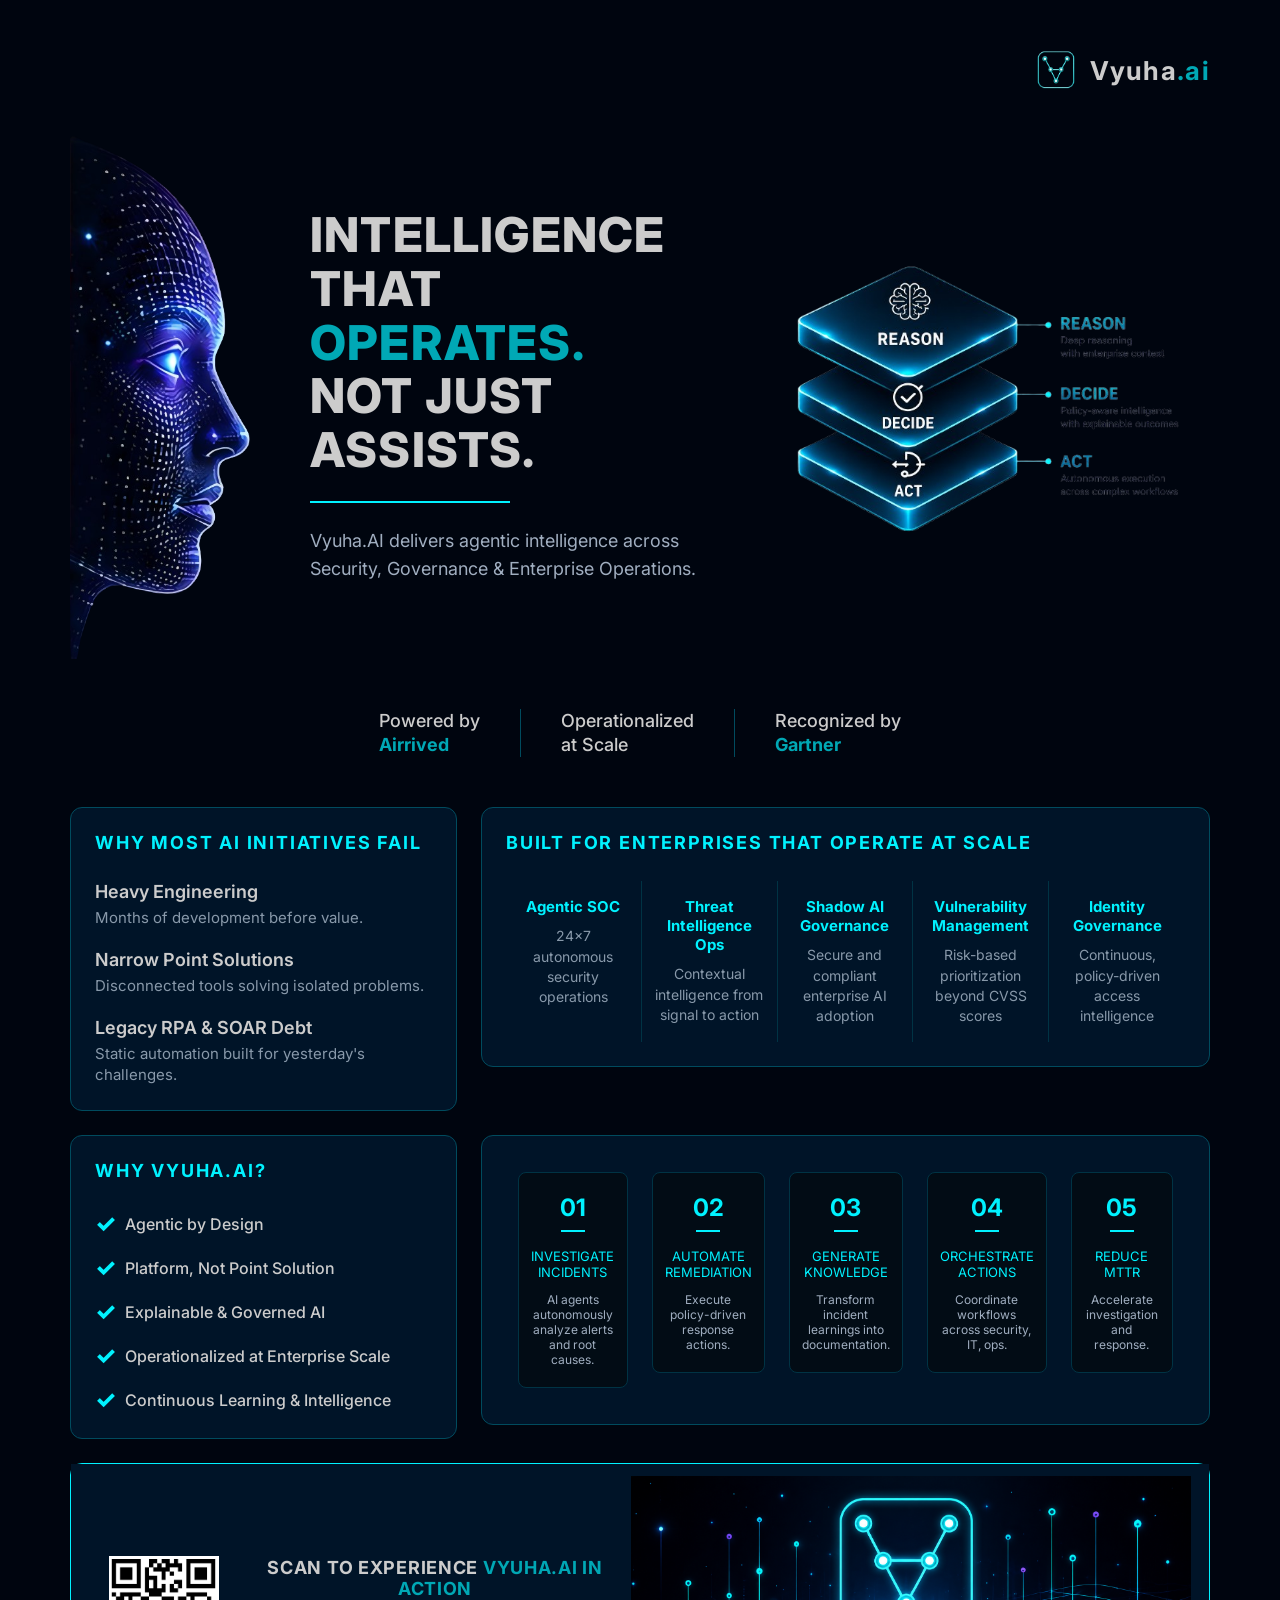
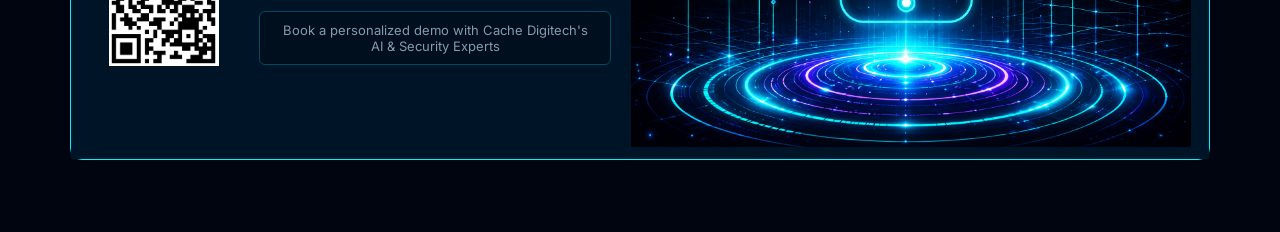
==== commit 3776ab19: "done html 1" ====
--- a/email_template.html
+++ b/email_template.html
@@ -4,11 +4,6 @@
   <meta http-equiv="Content-Type" content="text/html; charset=utf-8" />
   <meta name="viewport" content="width=device-width, initial-scale=1.0" />
   <title>Vyuha.ai — Intelligence That Operates</title>
-  <!--[if mso]>
-  <style type="text/css">
-    body, table, td, a { font-family: Arial, sans-serif !important; }
-  </style>
-  <![endif]-->
   <style type="text/css">
     @import url('https://fonts.googleapis.com/css2?family=Inter:wght@400;500;600;700;800&display=swap');
     
@@ -39,7 +34,7 @@
     }
   </style>
 </head>
-<body bgcolor="#00050f" style="margin: 0; padding: 0; background-color: #00050f; color: #ffffff; font-family: 'Inter', Arial, sans-serif;">
+<body bgcolor="#00050f" style="margin: 0; padding: 0; background-color: #00050f; font-family: 'Inter', Arial, sans-serif;">
   <table width="100%" border="0" cellpadding="0" cellspacing="0" bgcolor="#00050f" style="background-color: #00050f;">
     <tr>
       <td align="center" valign="top" bgcolor="#00050f" style="padding: 48px 0; background-color: #00050f;">
@@ -53,14 +48,14 @@
           
           <!-- NAVBAR -->
           <tr>
-            <td align="right" valign="middle" style="padding-bottom: 40px;">
+            <td align="right" valign="middle" style="padding-bottom: 40px; background-color: #00050f;" bgcolor="#00050f">
               <table border="0" cellpadding="0" cellspacing="0" align="right">
                 <tr>
-                  <td valign="middle" style="padding-right: 12px;">
+                  <td valign="middle" style="padding-right: 12px; background-color: #00050f;">
                     <img src="images/vyuhalogo.png" width="44" height="44" alt="Vyuha AI" style="display: block;">
                   </td>
-                  <td valign="middle" style="font-size: 26px; font-weight: 700; color: #ffffff; letter-spacing: 0.05em; font-family: 'Inter', Arial, sans-serif;">
-                    <font color="#ffffff">Vyuha</font><font color="#00a8b5">.ai</font>
+                  <td valign="middle" style="font-size: 26px; font-weight: 700; letter-spacing: 0.05em; font-family: 'Inter', Arial, sans-serif; background-color: #00050f; color: #cccccc;">
+                    Vyuha<span style="color: #00a8b5;">.ai</span>
                   </td>
                 </tr>
               </table>
@@ -69,25 +64,24 @@
 
           <!-- HERO SECTION -->
           <tr>
-            <td align="center" valign="middle" style="padding-bottom: 50px;">
+            <td align="center" valign="middle" style="padding-bottom: 50px; background-color: #00050f;" bgcolor="#00050f">
               <table border="0" cellpadding="0" cellspacing="0" width="100%">
                 <tr>
-                  <td width="200" align="center" valign="middle" class="stack-column">
+                  <td width="200" align="center" valign="middle" class="stack-column" style="background-color: #00050f;">
                     <img src="images/faceimg.png" width="200" height="auto" alt="Face" style="display: block; max-width: 300px; width: 100%;">
                   </td>
-                  <td align="left" valign="middle" style="padding: 0 40px;" class="stack-column">
-                    <div style="margin: 0; font-size: 48px; font-weight: 800; color: #ffffff; text-transform: uppercase; line-height: 1.12; letter-spacing: 0.025em; font-family: 'Inter', Arial, sans-serif;">
-                      <font color="#ffffff">INTELLIGENCE THAT </font><font color="#00a8b5">OPERATES.</font><br />
-                      <font color="#ffffff">NOT JUST ASSISTS.</font>
+                  <td align="left" valign="middle" style="padding: 0 40px; background-color: #00050f;" class="stack-column">
+                    <div style="margin: 0; font-size: 48px; font-weight: 800; text-transform: uppercase; line-height: 1.12; letter-spacing: 0.025em; font-family: 'Inter', Arial, sans-serif; background-color: #00050f; color: #cccccc;">
+                      INTELLIGENCE THAT <span style="color: #00a8b5;">OPERATES.</span><br />NOT JUST ASSISTS.
                     </div>
                     <table border="0" cellpadding="0" cellspacing="0" width="200" style="margin: 24px 0;">
                       <tr><td height="2" bgcolor="#00f2ff" style="font-size: 2px; line-height: 2px;">&nbsp;</td></tr>
                     </table>
-                    <div style="margin: 0; font-size: 18px; color: #a0aec0; line-height: 1.55; max-width: 560px; font-family: 'Inter', Arial, sans-serif;">
-                      <font color="#a0aec0">Vyuha.AI delivers agentic intelligence across Security, Governance &amp; Enterprise Operations.</font>
-                    </div>
-                  </td>
-                  <td width="450" align="right" valign="middle" class="stack-column">
+                    <div style="margin: 0; font-size: 18px; line-height: 1.55; max-width: 560px; font-family: 'Inter', Arial, sans-serif; background-color: #00050f; color: #a0aec0;">
+                      Vyuha.AI delivers agentic intelligence across Security, Governance &amp; Enterprise Operations.
+                    </div>
+                  </td>
+                  <td width="450" align="right" valign="middle" class="stack-column" style="background-color: #00050f;">
                     <img src="images/stackimage.png" width="450" height="auto" alt="Isometric Stack" style="display: block; max-width: 450px; width: 100%;">
                   </td>
                 </tr>
@@ -97,33 +91,33 @@
 
           <!-- TRUST BAR -->
           <tr>
-            <td align="center" valign="top" style="padding-bottom: 50px;">
+            <td align="center" valign="top" style="padding-bottom: 50px; background-color: #00050f;" bgcolor="#00050f">
               <table border="0" cellpadding="0" cellspacing="0" width="100%">
                 <tr>
                   <td align="center" valign="middle">
                     <table border="0" cellpadding="0" cellspacing="0">
                       <tr>
                         <!-- Trust 1 -->
-                        <td valign="middle" align="left" style="font-size: 18px; font-weight: 500; color: #ffffff; line-height: 1.35; padding-right: 40px; font-family: 'Inter', Arial, sans-serif;" class="stack-column">
-                          <font color="#ffffff">Powered by</font><br/><b style="color: #00a8b5; font-weight: 700;"><font color="#00a8b5">Airrived</font></b>
+                        <td valign="middle" align="left" style="font-size: 18px; font-weight: 500; line-height: 1.35; padding-right: 40px; font-family: 'Inter', Arial, sans-serif; background-color: #00050f; color: #cccccc;" class="stack-column">
+                          Powered by<br/><span style="color: #00a8b5; font-weight: 700;">Airrived</span>
                         </td>
                         
-                        <td valign="middle" style="padding-right: 40px;" class="stack-column">
+                        <td valign="middle" style="padding-right: 40px; background-color: #00050f;" class="stack-column">
                           <table border="0" cellpadding="0" cellspacing="0"><tr><td width="1" height="48" bgcolor="#004b5e"></td></tr></table>
                         </td>
 
                         <!-- Trust 2 -->
-                        <td valign="middle" align="left" style="font-size: 18px; font-weight: 500; color: #ffffff; line-height: 1.35; padding-right: 40px; font-family: 'Inter', Arial, sans-serif;" class="stack-column">
-                          <font color="#ffffff">Operationalized<br/>at Scale</font>
-                        </td>
-
-                        <td valign="middle" style="padding-right: 40px;" class="stack-column">
+                        <td valign="middle" align="left" style="font-size: 18px; font-weight: 500; line-height: 1.35; padding-right: 40px; font-family: 'Inter', Arial, sans-serif; background-color: #00050f; color: #cccccc;" class="stack-column">
+                          Operationalized<br/>at Scale
+                        </td>
+
+                        <td valign="middle" style="padding-right: 40px; background-color: #00050f;" class="stack-column">
                           <table border="0" cellpadding="0" cellspacing="0"><tr><td width="1" height="48" bgcolor="#004b5e"></td></tr></table>
                         </td>
 
                         <!-- Trust 3 -->
-                        <td valign="middle" align="left" style="font-size: 18px; font-weight: 500; color: #ffffff; line-height: 1.35; font-family: 'Inter', Arial, sans-serif;" class="stack-column">
-                          <font color="#ffffff">Recognized by</font><br/><b style="color: #00a8b5; font-weight: 700;"><font color="#00a8b5">Gartner</font></b>
+                        <td valign="middle" align="left" style="font-size: 18px; font-weight: 500; line-height: 1.35; font-family: 'Inter', Arial, sans-serif; background-color: #00050f; color: #cccccc;" class="stack-column">
+                          Recognized by<br/><span style="color: #00a8b5; font-weight: 700;">Gartner</span>
                         </td>
                       </tr>
                     </table>
@@ -135,22 +129,22 @@
 
           <!-- COMPARISON ROW -->
           <tr>
-            <td align="center" valign="top" style="padding-bottom: 24px;">
+            <td align="center" valign="top" style="padding-bottom: 24px; background-color: #00050f;" bgcolor="#00050f">
               <table border="0" cellpadding="0" cellspacing="0" width="100%">
                 <tr>
                   <!-- Left Panel -->
                   <td width="35%" valign="top" style="padding-right: 12px;" class="stack-column">
                     <div class="panel" style="background-color: #001428; border: 1px solid #004b5e; border-radius: 12px; padding: 24px;">
-                      <div style="margin: 0 0 28px 0; font-size: 18px; font-weight: 700; color: #00f2ff; letter-spacing: 0.1em; text-transform: uppercase; font-family: 'Inter', Arial, sans-serif;">
-                        <font color="#00f2ff">WHY MOST AI INITIATIVES FAIL</font>
+                      <div style="margin: 0 0 28px 0; font-size: 18px; font-weight: 700; letter-spacing: 0.1em; text-transform: uppercase; font-family: 'Inter', Arial, sans-serif; background-color: #001428; color: #00f2ff;">
+                        WHY MOST AI INITIATIVES FAIL
                       </div>
                       
                       <!-- Item 1 -->
                       <table border="0" cellpadding="0" cellspacing="0" width="100%" style="margin-bottom: 20px;">
                         <tr>
-                          <td valign="top">
-                            <b style="font-size: 18px; font-weight: 600; color: #ffffff; display: block; margin-bottom: 5px; font-family: 'Inter', Arial, sans-serif;"><font color="#ffffff">Heavy Engineering</font></b>
-                            <div style="margin: 0; font-size: 15px; color: #8899aa; line-height: 1.45; font-family: 'Inter', Arial, sans-serif;"><font color="#8899aa">Months of development before value.</font></div>
+                          <td valign="top" style="background-color: #001428;">
+                            <div style="font-size: 18px; font-weight: 600; margin-bottom: 5px; font-family: 'Inter', Arial, sans-serif; background-color: #001428; color: #cccccc;">Heavy Engineering</div>
+                            <div style="margin: 0; font-size: 15px; line-height: 1.45; font-family: 'Inter', Arial, sans-serif; background-color: #001428; color: #8899aa;">Months of development before value.</div>
                           </td>
                         </tr>
                       </table>
@@ -158,9 +152,9 @@
                       <!-- Item 2 -->
                       <table border="0" cellpadding="0" cellspacing="0" width="100%" style="margin-bottom: 20px;">
                         <tr>
-                          <td valign="top">
-                            <b style="font-size: 18px; font-weight: 600; color: #ffffff; display: block; margin-bottom: 5px; font-family: 'Inter', Arial, sans-serif;"><font color="#ffffff">Narrow Point Solutions</font></b>
-                            <div style="margin: 0; font-size: 15px; color: #8899aa; line-height: 1.45; font-family: 'Inter', Arial, sans-serif;"><font color="#8899aa">Disconnected tools solving isolated problems.</font></div>
+                          <td valign="top" style="background-color: #001428;">
+                            <div style="font-size: 18px; font-weight: 600; margin-bottom: 5px; font-family: 'Inter', Arial, sans-serif; background-color: #001428; color: #cccccc;">Narrow Point Solutions</div>
+                            <div style="margin: 0; font-size: 15px; line-height: 1.45; font-family: 'Inter', Arial, sans-serif; background-color: #001428; color: #8899aa;">Disconnected tools solving isolated problems.</div>
                           </td>
                         </tr>
                       </table>
@@ -168,9 +162,9 @@
                       <!-- Item 3 -->
                       <table border="0" cellpadding="0" cellspacing="0" width="100%">
                         <tr>
-                          <td valign="top">
-                            <b style="font-size: 18px; font-weight: 600; color: #ffffff; display: block; margin-bottom: 5px; font-family: 'Inter', Arial, sans-serif;"><font color="#ffffff">Legacy RPA &amp; SOAR Debt</font></b>
-                            <div style="margin: 0; font-size: 15px; color: #8899aa; line-height: 1.45; font-family: 'Inter', Arial, sans-serif;"><font color="#8899aa">Static automation built for yesterday's challenges.</font></div>
+                          <td valign="top" style="background-color: #001428;">
+                            <div style="font-size: 18px; font-weight: 600; margin-bottom: 5px; font-family: 'Inter', Arial, sans-serif; background-color: #001428; color: #cccccc;">Legacy RPA &amp; SOAR Debt</div>
+                            <div style="margin: 0; font-size: 15px; line-height: 1.45; font-family: 'Inter', Arial, sans-serif; background-color: #001428; color: #8899aa;">Static automation built for yesterday's challenges.</div>
                           </td>
                         </tr>
                       </table>
@@ -180,31 +174,31 @@
                   <!-- Right Panel -->
                   <td width="65%" valign="top" style="padding-left: 12px;" class="stack-column">
                     <div class="panel" style="background-color: #001428; border: 1px solid #004b5e; border-radius: 12px; padding: 24px; height: 100%;">
-                      <div style="margin: 0 0 28px 0; font-size: 18px; font-weight: 700; color: #00f2ff; letter-spacing: 0.1em; text-transform: uppercase; font-family: 'Inter', Arial, sans-serif;">
-                        <font color="#00f2ff">BUILT FOR ENTERPRISES THAT OPERATE AT SCALE</font>
+                      <div style="margin: 0 0 28px 0; font-size: 18px; font-weight: 700; letter-spacing: 0.1em; text-transform: uppercase; font-family: 'Inter', Arial, sans-serif; background-color: #001428; color: #00f2ff;">
+                        BUILT FOR ENTERPRISES THAT OPERATE AT SCALE
                       </div>
                       
                       <table border="0" cellpadding="0" cellspacing="0" width="100%">
                         <tr>
-                          <td width="20%" align="center" valign="top" style="padding: 16px 12px; border-right: 1px solid #003344;" class="stack-column">
-                            <b style="display: block; font-size: 15px; font-weight: 700; color: #00f2ff; margin-bottom: 10px; font-family: 'Inter', Arial, sans-serif;"><font color="#00f2ff">Agentic SOC</font></b>
-                            <div style="margin: 0; font-size: 14px; color: #8899aa; line-height: 1.45; font-family: 'Inter', Arial, sans-serif;"><font color="#8899aa">24×7 autonomous security operations</font></div>
-                          </td>
-                          <td width="20%" align="center" valign="top" style="padding: 16px 12px; border-right: 1px solid #003344;" class="stack-column">
-                            <b style="display: block; font-size: 15px; font-weight: 700; color: #00f2ff; margin-bottom: 10px; font-family: 'Inter', Arial, sans-serif;"><font color="#00f2ff">Threat Intelligence Ops</font></b>
-                            <div style="margin: 0; font-size: 14px; color: #8899aa; line-height: 1.45; font-family: 'Inter', Arial, sans-serif;"><font color="#8899aa">Contextual intelligence from signal to action</font></div>
-                          </td>
-                          <td width="20%" align="center" valign="top" style="padding: 16px 12px; border-right: 1px solid #003344;" class="stack-column">
-                            <b style="display: block; font-size: 15px; font-weight: 700; color: #00f2ff; margin-bottom: 10px; font-family: 'Inter', Arial, sans-serif;"><font color="#00f2ff">Shadow AI Governance</font></b>
-                            <div style="margin: 0; font-size: 14px; color: #8899aa; line-height: 1.45; font-family: 'Inter', Arial, sans-serif;"><font color="#8899aa">Secure and compliant enterprise AI adoption</font></div>
-                          </td>
-                          <td width="20%" align="center" valign="top" style="padding: 16px 12px; border-right: 1px solid #003344;" class="stack-column">
-                            <b style="display: block; font-size: 15px; font-weight: 700; color: #00f2ff; margin-bottom: 10px; font-family: 'Inter', Arial, sans-serif;"><font color="#00f2ff">Vulnerability Management</font></b>
-                            <div style="margin: 0; font-size: 14px; color: #8899aa; line-height: 1.45; font-family: 'Inter', Arial, sans-serif;"><font color="#8899aa">Risk-based prioritization beyond CVSS scores</font></div>
-                          </td>
-                          <td width="20%" align="center" valign="top" style="padding: 16px 12px;" class="stack-column">
-                            <b style="display: block; font-size: 15px; font-weight: 700; color: #00f2ff; margin-bottom: 10px; font-family: 'Inter', Arial, sans-serif;"><font color="#00f2ff">Identity Governance</font></b>
-                            <div style="margin: 0; font-size: 14px; color: #8899aa; line-height: 1.45; font-family: 'Inter', Arial, sans-serif;"><font color="#8899aa">Continuous, policy-driven access intelligence</font></div>
+                          <td width="20%" align="center" valign="top" style="padding: 16px 12px; border-right: 1px solid #003344; background-color: #001428;" class="stack-column">
+                            <div style="font-size: 15px; font-weight: 700; margin-bottom: 10px; font-family: 'Inter', Arial, sans-serif; background-color: #001428; color: #00f2ff;">Agentic SOC</div>
+                            <div style="margin: 0; font-size: 14px; line-height: 1.45; font-family: 'Inter', Arial, sans-serif; background-color: #001428; color: #8899aa;">24×7 autonomous security operations</div>
+                          </td>
+                          <td width="20%" align="center" valign="top" style="padding: 16px 12px; border-right: 1px solid #003344; background-color: #001428;" class="stack-column">
+                            <div style="font-size: 15px; font-weight: 700; margin-bottom: 10px; font-family: 'Inter', Arial, sans-serif; background-color: #001428; color: #00f2ff;">Threat Intelligence Ops</div>
+                            <div style="margin: 0; font-size: 14px; line-height: 1.45; font-family: 'Inter', Arial, sans-serif; background-color: #001428; color: #8899aa;">Contextual intelligence from signal to action</div>
+                          </td>
+                          <td width="20%" align="center" valign="top" style="padding: 16px 12px; border-right: 1px solid #003344; background-color: #001428;" class="stack-column">
+                            <div style="font-size: 15px; font-weight: 700; margin-bottom: 10px; font-family: 'Inter', Arial, sans-serif; background-color: #001428; color: #00f2ff;">Shadow AI Governance</div>
+                            <div style="margin: 0; font-size: 14px; line-height: 1.45; font-family: 'Inter', Arial, sans-serif; background-color: #001428; color: #8899aa;">Secure and compliant enterprise AI adoption</div>
+                          </td>
+                          <td width="20%" align="center" valign="top" style="padding: 16px 12px; border-right: 1px solid #003344; background-color: #001428;" class="stack-column">
+                            <div style="font-size: 15px; font-weight: 700; margin-bottom: 10px; font-family: 'Inter', Arial, sans-serif; background-color: #001428; color: #00f2ff;">Vulnerability Management</div>
+                            <div style="margin: 0; font-size: 14px; line-height: 1.45; font-family: 'Inter', Arial, sans-serif; background-color: #001428; color: #8899aa;">Risk-based prioritization beyond CVSS scores</div>
+                          </td>
+                          <td width="20%" align="center" valign="top" style="padding: 16px 12px; background-color: #001428;" class="stack-column">
+                            <div style="font-size: 15px; font-weight: 700; margin-bottom: 10px; font-family: 'Inter', Arial, sans-serif; background-color: #001428; color: #00f2ff;">Identity Governance</div>
+                            <div style="margin: 0; font-size: 14px; line-height: 1.45; font-family: 'Inter', Arial, sans-serif; background-color: #001428; color: #8899aa;">Continuous, policy-driven access intelligence</div>
                           </td>
                         </tr>
                       </table>
@@ -217,36 +211,36 @@
 
           <!-- FEATURES + PROCESS -->
           <tr>
-            <td align="center" valign="top" style="padding-bottom: 24px;">
+            <td align="center" valign="top" style="padding-bottom: 24px; background-color: #00050f;" bgcolor="#00050f">
               <table border="0" cellpadding="0" cellspacing="0" width="100%">
                 <tr>
                   <!-- Left Panel -->
                   <td width="35%" valign="top" style="padding-right: 12px;" class="stack-column">
                     <div class="panel" style="background-color: #001428; border: 1px solid #004b5e; border-radius: 12px; padding: 24px; height: 100%;">
-                      <div style="margin: 0 0 28px 0; font-size: 18px; font-weight: 700; color: #00f2ff; letter-spacing: 0.1em; text-transform: uppercase; font-family: 'Inter', Arial, sans-serif;">
-                        <font color="#00f2ff">WHY VYUHA.AI?</font>
+                      <div style="margin: 0 0 28px 0; font-size: 18px; font-weight: 700; letter-spacing: 0.1em; text-transform: uppercase; font-family: 'Inter', Arial, sans-serif; background-color: #001428; color: #00f2ff;">
+                        WHY VYUHA.AI?
                       </div>
                       
                       <table border="0" cellpadding="0" cellspacing="0" width="100%">
                         <tr>
-                          <td valign="middle" width="30" style="padding-bottom: 15px;"><font color="#00f2ff" style="font-weight: 800; font-size: 24px;">✓</font></td>
-                          <td valign="middle" style="font-size: 16px; font-weight: 500; color: #ffffff; padding-bottom: 15px; font-family: 'Inter', Arial, sans-serif;"><font color="#ffffff">Agentic by Design</font></td>
-                        </tr>
-                        <tr>
-                          <td valign="middle" width="30" style="padding-bottom: 15px;"><font color="#00f2ff" style="font-weight: 800; font-size: 24px;">✓</font></td>
-                          <td valign="middle" style="font-size: 16px; font-weight: 500; color: #ffffff; padding-bottom: 15px; font-family: 'Inter', Arial, sans-serif;"><font color="#ffffff">Platform, Not Point Solution</font></td>
-                        </tr>
-                        <tr>
-                          <td valign="middle" width="30" style="padding-bottom: 15px;"><font color="#00f2ff" style="font-weight: 800; font-size: 24px;">✓</font></td>
-                          <td valign="middle" style="font-size: 16px; font-weight: 500; color: #ffffff; padding-bottom: 15px; font-family: 'Inter', Arial, sans-serif;"><font color="#ffffff">Explainable &amp; Governed AI</font></td>
-                        </tr>
-                        <tr>
-                          <td valign="middle" width="30" style="padding-bottom: 15px;"><font color="#00f2ff" style="font-weight: 800; font-size: 24px;">✓</font></td>
-                          <td valign="middle" style="font-size: 16px; font-weight: 500; color: #ffffff; padding-bottom: 15px; font-family: 'Inter', Arial, sans-serif;"><font color="#ffffff">Operationalized at Enterprise Scale</font></td>
-                        </tr>
-                        <tr>
-                          <td valign="middle" width="30"><font color="#00f2ff" style="font-weight: 800; font-size: 24px;">✓</font></td>
-                          <td valign="middle" style="font-size: 16px; font-weight: 500; color: #ffffff; font-family: 'Inter', Arial, sans-serif;"><font color="#ffffff">Continuous Learning &amp; Intelligence</font></td>
+                          <td valign="middle" width="30" style="padding-bottom: 15px; background-color: #001428; color: #00f2ff; font-weight: 800; font-size: 24px;">✓</td>
+                          <td valign="middle" style="font-size: 16px; font-weight: 500; padding-bottom: 15px; font-family: 'Inter', Arial, sans-serif; background-color: #001428; color: #cccccc;">Agentic by Design</td>
+                        </tr>
+                        <tr>
+                          <td valign="middle" width="30" style="padding-bottom: 15px; background-color: #001428; color: #00f2ff; font-weight: 800; font-size: 24px;">✓</td>
+                          <td valign="middle" style="font-size: 16px; font-weight: 500; padding-bottom: 15px; font-family: 'Inter', Arial, sans-serif; background-color: #001428; color: #cccccc;">Platform, Not Point Solution</td>
+                        </tr>
+                        <tr>
+                          <td valign="middle" width="30" style="padding-bottom: 15px; background-color: #001428; color: #00f2ff; font-weight: 800; font-size: 24px;">✓</td>
+                          <td valign="middle" style="font-size: 16px; font-weight: 500; padding-bottom: 15px; font-family: 'Inter', Arial, sans-serif; background-color: #001428; color: #cccccc;">Explainable &amp; Governed AI</td>
+                        </tr>
+                        <tr>
+                          <td valign="middle" width="30" style="padding-bottom: 15px; background-color: #001428; color: #00f2ff; font-weight: 800; font-size: 24px;">✓</td>
+                          <td valign="middle" style="font-size: 16px; font-weight: 500; padding-bottom: 15px; font-family: 'Inter', Arial, sans-serif; background-color: #001428; color: #cccccc;">Operationalized at Enterprise Scale</td>
+                        </tr>
+                        <tr>
+                          <td valign="middle" width="30" style="background-color: #001428; color: #00f2ff; font-weight: 800; font-size: 24px;">✓</td>
+                          <td valign="middle" style="font-size: 16px; font-weight: 500; font-family: 'Inter', Arial, sans-serif; background-color: #001428; color: #cccccc;">Continuous Learning &amp; Intelligence</td>
                         </tr>
                       </table>
                     </div>
@@ -257,39 +251,39 @@
                     <div class="panel" style="background-color: #001428; border: 1px solid #004b5e; border-radius: 12px; padding: 24px; height: 100%;">
                       <table border="0" cellpadding="0" cellspacing="0" width="100%">
                         <tr>
-                          <td width="20%" align="center" valign="top" style="padding: 12px;" class="stack-column">
-                            <div style="border: 1px solid #003344; border-radius: 8px; background-color: #020c15; padding: 20px 12px; height: 100%;">
-                              <b style="display: block; font-size: 24px; font-weight: 700; color: #00f2ff; margin-bottom: 16px; font-family: 'Inter', Arial, sans-serif;"><font color="#00f2ff">01</font><div style="width: 24px; height: 2px; background-color: #00f2ff; margin: 8px auto 0;"></div></b>
-                              <b style="display: block; font-size: 13px; color: #00f2ff; text-transform: uppercase; margin-bottom: 12px; font-family: 'Inter', Arial, sans-serif;"><font color="#00f2ff">INVESTIGATE INCIDENTS</font></b>
-                              <div style="margin: 0; font-size: 12px; color: #a0aec0; font-family: 'Inter', Arial, sans-serif;"><font color="#a0aec0">AI agents autonomously analyze alerts and root causes.</font></div>
-                            </div>
-                          </td>
-                          <td width="20%" align="center" valign="top" style="padding: 12px;" class="stack-column">
-                            <div style="border: 1px solid #003344; border-radius: 8px; background-color: #020c15; padding: 20px 12px; height: 100%;">
-                              <b style="display: block; font-size: 24px; font-weight: 700; color: #00f2ff; margin-bottom: 16px; font-family: 'Inter', Arial, sans-serif;"><font color="#00f2ff">02</font><div style="width: 24px; height: 2px; background-color: #00f2ff; margin: 8px auto 0;"></div></b>
-                              <b style="display: block; font-size: 13px; color: #00f2ff; text-transform: uppercase; margin-bottom: 12px; font-family: 'Inter', Arial, sans-serif;"><font color="#00f2ff">AUTOMATE REMEDIATION</font></b>
-                              <div style="margin: 0; font-size: 12px; color: #a0aec0; font-family: 'Inter', Arial, sans-serif;"><font color="#a0aec0">Execute policy-driven response actions.</font></div>
-                            </div>
-                          </td>
-                          <td width="20%" align="center" valign="top" style="padding: 12px;" class="stack-column">
-                            <div style="border: 1px solid #003344; border-radius: 8px; background-color: #020c15; padding: 20px 12px; height: 100%;">
-                              <b style="display: block; font-size: 24px; font-weight: 700; color: #00f2ff; margin-bottom: 16px; font-family: 'Inter', Arial, sans-serif;"><font color="#00f2ff">03</font><div style="width: 24px; height: 2px; background-color: #00f2ff; margin: 8px auto 0;"></div></b>
-                              <b style="display: block; font-size: 13px; color: #00f2ff; text-transform: uppercase; margin-bottom: 12px; font-family: 'Inter', Arial, sans-serif;"><font color="#00f2ff">GENERATE KNOWLEDGE</font></b>
-                              <div style="margin: 0; font-size: 12px; color: #a0aec0; font-family: 'Inter', Arial, sans-serif;"><font color="#a0aec0">Transform incident learnings into documentation.</font></div>
-                            </div>
-                          </td>
-                          <td width="20%" align="center" valign="top" style="padding: 12px;" class="stack-column">
-                            <div style="border: 1px solid #003344; border-radius: 8px; background-color: #020c15; padding: 20px 12px; height: 100%;">
-                              <b style="display: block; font-size: 24px; font-weight: 700; color: #00f2ff; margin-bottom: 16px; font-family: 'Inter', Arial, sans-serif;"><font color="#00f2ff">04</font><div style="width: 24px; height: 2px; background-color: #00f2ff; margin: 8px auto 0;"></div></b>
-                              <b style="display: block; font-size: 13px; color: #00f2ff; text-transform: uppercase; margin-bottom: 12px; font-family: 'Inter', Arial, sans-serif;"><font color="#00f2ff">ORCHESTRATE ACTIONS</font></b>
-                              <div style="margin: 0; font-size: 12px; color: #a0aec0; font-family: 'Inter', Arial, sans-serif;"><font color="#a0aec0">Coordinate workflows across security, IT, ops.</font></div>
-                            </div>
-                          </td>
-                          <td width="20%" align="center" valign="top" style="padding: 12px;" class="stack-column">
-                            <div style="border: 1px solid #003344; border-radius: 8px; background-color: #020c15; padding: 20px 12px; height: 100%;">
-                              <b style="display: block; font-size: 24px; font-weight: 700; color: #00f2ff; margin-bottom: 16px; font-family: 'Inter', Arial, sans-serif;"><font color="#00f2ff">05</font><div style="width: 24px; height: 2px; background-color: #00f2ff; margin: 8px auto 0;"></div></b>
-                              <b style="display: block; font-size: 13px; color: #00f2ff; text-transform: uppercase; margin-bottom: 12px; font-family: 'Inter', Arial, sans-serif;"><font color="#00f2ff">REDUCE MTTR</font></b>
-                              <div style="margin: 0; font-size: 12px; color: #a0aec0; font-family: 'Inter', Arial, sans-serif;"><font color="#a0aec0">Accelerate investigation and response.</font></div>
+                          <td width="20%" align="center" valign="top" style="padding: 12px; background-color: #001428;" class="stack-column">
+                            <div style="border: 1px solid #003344; border-radius: 8px; background-color: #020c15; padding: 20px 12px; height: 100%;">
+                              <div style="font-size: 24px; font-weight: 700; margin-bottom: 16px; font-family: 'Inter', Arial, sans-serif; background-color: #020c15; color: #00f2ff;">01<div style="width: 24px; height: 2px; background-color: #00f2ff; margin: 8px auto 0;"></div></div>
+                              <div style="font-size: 13px; text-transform: uppercase; margin-bottom: 12px; font-family: 'Inter', Arial, sans-serif; background-color: #020c15; color: #00f2ff;">INVESTIGATE INCIDENTS</div>
+                              <div style="margin: 0; font-size: 12px; font-family: 'Inter', Arial, sans-serif; background-color: #020c15; color: #a0aec0;">AI agents autonomously analyze alerts and root causes.</div>
+                            </div>
+                          </td>
+                          <td width="20%" align="center" valign="top" style="padding: 12px; background-color: #001428;" class="stack-column">
+                            <div style="border: 1px solid #003344; border-radius: 8px; background-color: #020c15; padding: 20px 12px; height: 100%;">
+                              <div style="font-size: 24px; font-weight: 700; margin-bottom: 16px; font-family: 'Inter', Arial, sans-serif; background-color: #020c15; color: #00f2ff;">02<div style="width: 24px; height: 2px; background-color: #00f2ff; margin: 8px auto 0;"></div></div>
+                              <div style="font-size: 13px; text-transform: uppercase; margin-bottom: 12px; font-family: 'Inter', Arial, sans-serif; background-color: #020c15; color: #00f2ff;">AUTOMATE REMEDIATION</div>
+                              <div style="margin: 0; font-size: 12px; font-family: 'Inter', Arial, sans-serif; background-color: #020c15; color: #a0aec0;">Execute policy-driven response actions.</div>
+                            </div>
+                          </td>
+                          <td width="20%" align="center" valign="top" style="padding: 12px; background-color: #001428;" class="stack-column">
+                            <div style="border: 1px solid #003344; border-radius: 8px; background-color: #020c15; padding: 20px 12px; height: 100%;">
+                              <div style="font-size: 24px; font-weight: 700; margin-bottom: 16px; font-family: 'Inter', Arial, sans-serif; background-color: #020c15; color: #00f2ff;">03<div style="width: 24px; height: 2px; background-color: #00f2ff; margin: 8px auto 0;"></div></div>
+                              <div style="font-size: 13px; text-transform: uppercase; margin-bottom: 12px; font-family: 'Inter', Arial, sans-serif; background-color: #020c15; color: #00f2ff;">GENERATE KNOWLEDGE</div>
+                              <div style="margin: 0; font-size: 12px; font-family: 'Inter', Arial, sans-serif; background-color: #020c15; color: #a0aec0;">Transform incident learnings into documentation.</div>
+                            </div>
+                          </td>
+                          <td width="20%" align="center" valign="top" style="padding: 12px; background-color: #001428;" class="stack-column">
+                            <div style="border: 1px solid #003344; border-radius: 8px; background-color: #020c15; padding: 20px 12px; height: 100%;">
+                              <div style="font-size: 24px; font-weight: 700; margin-bottom: 16px; font-family: 'Inter', Arial, sans-serif; background-color: #020c15; color: #00f2ff;">04<div style="width: 24px; height: 2px; background-color: #00f2ff; margin: 8px auto 0;"></div></div>
+                              <div style="font-size: 13px; text-transform: uppercase; margin-bottom: 12px; font-family: 'Inter', Arial, sans-serif; background-color: #020c15; color: #00f2ff;">ORCHESTRATE ACTIONS</div>
+                              <div style="margin: 0; font-size: 12px; font-family: 'Inter', Arial, sans-serif; background-color: #020c15; color: #a0aec0;">Coordinate workflows across security, IT, ops.</div>
+                            </div>
+                          </td>
+                          <td width="20%" align="center" valign="top" style="padding: 12px; background-color: #001428;" class="stack-column">
+                            <div style="border: 1px solid #003344; border-radius: 8px; background-color: #020c15; padding: 20px 12px; height: 100%;">
+                              <div style="font-size: 24px; font-weight: 700; margin-bottom: 16px; font-family: 'Inter', Arial, sans-serif; background-color: #020c15; color: #00f2ff;">05<div style="width: 24px; height: 2px; background-color: #00f2ff; margin: 8px auto 0;"></div></div>
+                              <div style="font-size: 13px; text-transform: uppercase; margin-bottom: 12px; font-family: 'Inter', Arial, sans-serif; background-color: #020c15; color: #00f2ff;">REDUCE MTTR</div>
+                              <div style="margin: 0; font-size: 12px; font-family: 'Inter', Arial, sans-serif; background-color: #020c15; color: #a0aec0;">Accelerate investigation and response.</div>
                             </div>
                           </td>
                         </tr>
@@ -303,27 +297,27 @@
 
           <!-- FOOTER CTA -->
           <tr>
-            <td align="center" valign="top" style="padding-bottom: 24px;">
+            <td align="center" valign="top" style="padding-bottom: 24px; background-color: #00050f;" bgcolor="#00050f">
               <table border="0" cellpadding="0" cellspacing="0" width="100%" bgcolor="#001428" style="border: 1px solid #00f2ff; border-radius: 12px; background-color: #001428;">
                 <tr>
-                  <td align="center" valign="middle" style="padding: 12px 18px;">
+                  <td align="center" valign="middle" style="padding: 12px 18px; background-color: #001428;">
                     <table border="0" cellpadding="0" cellspacing="0" width="100%">
                       <tr>
                         <!-- QR Code -->
-                        <td width="150" align="center" valign="middle" class="stack-column">
+                        <td width="150" align="center" valign="middle" class="stack-column" style="background-color: #001428;">
                           <img src="images/qr_code.png" width="110" height="110" alt="QR Code" style="display: block; width: 110px; height: 110px;">
                         </td>
                         <!-- Text -->
-                        <td align="center" valign="middle" class="stack-column" style="padding: 0 20px;">
-                          <div style="margin: 0 0 12px 0; font-size: 18px; font-weight: 700; color: #ffffff; letter-spacing: 0.04em; font-family: 'Inter', Arial, sans-serif;">
-                            <font color="#ffffff">SCAN TO EXPERIENCE </font><font color="#00a8b5">VYUHA.AI IN ACTION</font>
+                        <td align="center" valign="middle" class="stack-column" style="padding: 0 20px; background-color: #001428;">
+                          <div style="margin: 0 0 12px 0; font-size: 18px; font-weight: 700; letter-spacing: 0.04em; font-family: 'Inter', Arial, sans-serif; background-color: #001428; color: #cccccc;">
+                            SCAN TO EXPERIENCE <span style="color: #00a8b5;">VYUHA.AI IN ACTION</span>
                           </div>
-                          <div style="display: inline-block; padding: 10px 20px; border: 1px solid #004b5e; border-radius: 6px; background-color: #000f1e; font-size: 13px; color: #8899aa; font-family: 'Inter', Arial, sans-serif;">
-                            <font color="#8899aa">Book a personalized demo with Cache Digitech's AI &amp; Security Experts</font>
+                          <div style="display: inline-block; padding: 10px 20px; border: 1px solid #004b5e; border-radius: 6px; background-color: #000f1e; font-size: 13px; font-family: 'Inter', Arial, sans-serif; color: #8899aa;">
+                            Book a personalized demo with Cache Digitech's AI &amp; Security Experts
                           </div>
                         </td>
                         <!-- Footer Image -->
-                        <td width="560" align="right" valign="middle" class="stack-column">
+                        <td width="560" align="right" valign="middle" class="stack-column" style="background-color: #001428;">
                           <img src="images/footer_image.png" width="560" height="170" alt="Portal" style="display: block; width: 100%; max-width: 560px; height: auto;">
                         </td>
                       </tr>
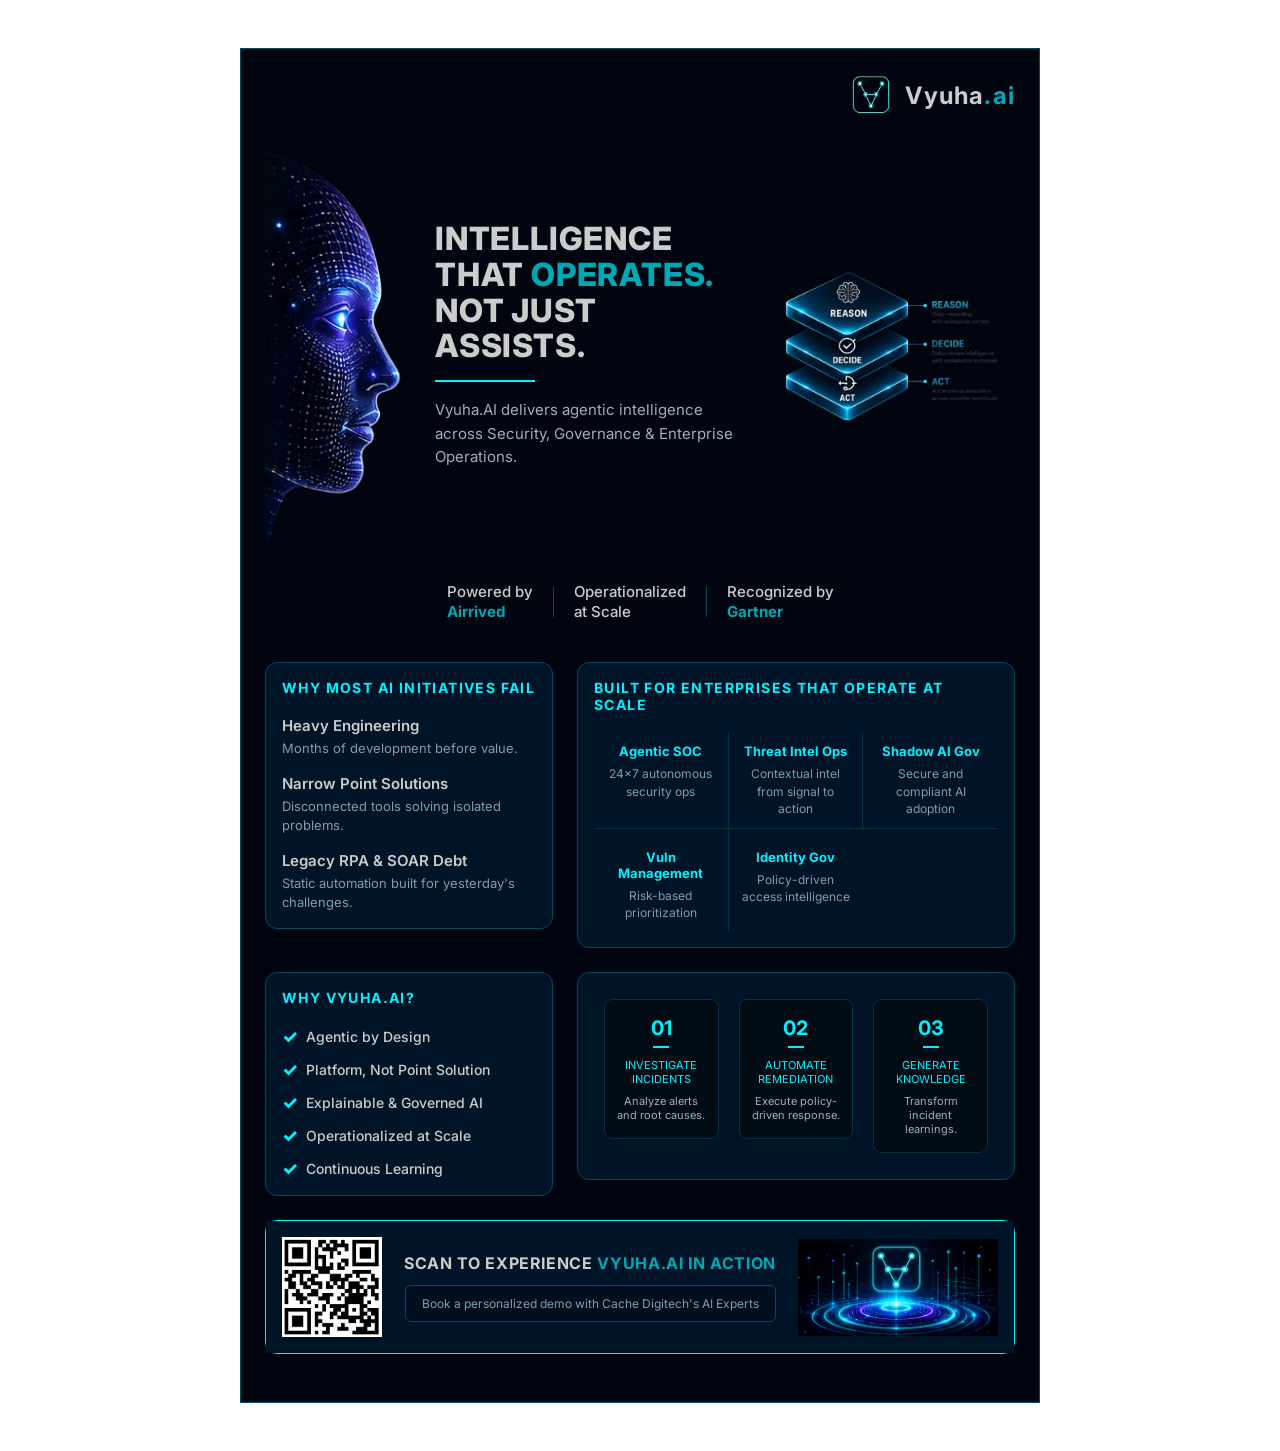
==== commit 92249768: "done html 2" ====
--- a/email_template.html
+++ b/email_template.html
@@ -9,7 +9,7 @@
     
     body {
       margin: 0; padding: 0; min-width: 100%; width: 100% !important; height: 100% !important;
-      background-color: #00050f;
+      background-color: #ffffff;
     }
     img { border: 0; outline: none; text-decoration: none; -ms-interpolation-mode: bicubic; }
     table, td { mso-table-lspace: 0pt; mso-table-rspace: 0pt; }
@@ -19,11 +19,11 @@
       background-color: #001428;
       border: 1px solid #004b5e;
       border-radius: 12px;
-      padding: 24px;
+      padding: 16px;
     }
 
     /* Responsive */
-    @media only screen and (max-width: 1100px) {
+    @media only screen and (max-width: 800px) {
       .email-container { width: 100% !important; max-width: 100% !important; padding: 0 16px !important; }
       .stack-column {
         display: block !important; width: 100% !important; max-width: 100% !important;
@@ -34,300 +34,289 @@
     }
   </style>
 </head>
-<body bgcolor="#00050f" style="margin: 0; padding: 0; background-color: #00050f; font-family: 'Inter', Arial, sans-serif;">
-  <table width="100%" border="0" cellpadding="0" cellspacing="0" bgcolor="#00050f" style="background-color: #00050f;">
+<body bgcolor="#ffffff" style="margin: 0; padding: 0; background-color: #ffffff; font-family: 'Inter', Arial, sans-serif;">
+  <table width="100%" border="0" cellpadding="0" cellspacing="0" bgcolor="#ffffff" style="background-color: #ffffff;">
     <tr>
-      <td align="center" valign="top" bgcolor="#00050f" style="padding: 48px 0; background-color: #00050f;">
+      <td align="center" valign="top" bgcolor="#ffffff" style="padding: 48px 0; background-color: #ffffff;">
         <!--[if mso]>
-        <table align="center" border="0" cellspacing="0" cellpadding="0" width="1140" bgcolor="#00050f">
+        <table align="center" border="0" cellspacing="0" cellpadding="0" width="800" bgcolor="#00050f">
         <tr>
-        <td align="center" valign="top" width="1140" bgcolor="#00050f">
+        <td align="center" valign="top" width="800" bgcolor="#00050f">
         <![endif]-->
         
-        <table class="email-container" width="1140" border="0" cellpadding="0" cellspacing="0" bgcolor="#00050f" style="background-color: #00050f; max-width: 1140px; width: 100%; margin: 0 auto;">
+        <!-- THE POSTER BOX -->
+        <table class="email-container" width="800" border="0" cellpadding="0" cellspacing="0" bgcolor="#00050f" style="background-color: #00050f; max-width: 800px; width: 100%; margin: 0 auto; border: 1px solid #004b5e;">
           
-          <!-- NAVBAR -->
           <tr>
-            <td align="right" valign="middle" style="padding-bottom: 40px; background-color: #00050f;" bgcolor="#00050f">
-              <table border="0" cellpadding="0" cellspacing="0" align="right">
-                <tr>
-                  <td valign="middle" style="padding-right: 12px; background-color: #00050f;">
-                    <img src="images/vyuhalogo.png" width="44" height="44" alt="Vyuha AI" style="display: block;">
-                  </td>
-                  <td valign="middle" style="font-size: 26px; font-weight: 700; letter-spacing: 0.05em; font-family: 'Inter', Arial, sans-serif; background-color: #00050f; color: #cccccc;">
-                    Vyuha<span style="color: #00a8b5;">.ai</span>
-                  </td>
-                </tr>
+            <td style="padding: 24px;">
+              <table width="100%" border="0" cellpadding="0" cellspacing="0">
+                <!-- NAVBAR -->
+                <tr>
+                  <td align="right" valign="middle" style="padding-bottom: 30px; background-color: #00050f;" bgcolor="#00050f">
+                    <table border="0" cellpadding="0" cellspacing="0" align="right">
+                      <tr>
+                        <td valign="middle" style="padding-right: 12px; background-color: #00050f;">
+                          <img src="images/vyuhalogo.png" width="44" height="44" alt="Vyuha AI" style="display: block; border-radius: 8px;">
+                        </td>
+                        <td valign="middle" style="font-size: 24px; font-weight: 700; letter-spacing: 0.05em; font-family: 'Inter', Arial, sans-serif; background-color: #00050f; color: #cccccc;">
+                          Vyuha<span style="color: #00a8b5;">.ai</span>
+                        </td>
+                      </tr>
+                    </table>
+                  </td>
+                </tr>
+
+                <!-- HERO SECTION -->
+                <tr>
+                  <td align="center" valign="middle" style="padding-bottom: 40px; background-color: #00050f;" bgcolor="#00050f">
+                    <table border="0" cellpadding="0" cellspacing="0" width="100%">
+                      <tr>
+                        <td width="150" align="center" valign="middle" class="stack-column" style="background-color: #00050f;">
+                          <img src="images/faceimg.png" width="150" height="auto" alt="Face" style="display: block; max-width: 150px; width: 100%;">
+                        </td>
+                        <td align="left" valign="middle" style="padding: 0 20px; background-color: #00050f;" class="stack-column">
+                          <div style="margin: 0; font-size: 32px; font-weight: 800; text-transform: uppercase; line-height: 1.12; letter-spacing: 0.025em; font-family: 'Inter', Arial, sans-serif; background-color: #00050f; color: #cccccc;">
+                            INTELLIGENCE THAT <span style="color: #00a8b5;">OPERATES.</span><br />NOT JUST ASSISTS.
+                          </div>
+                          <table border="0" cellpadding="0" cellspacing="0" width="100" style="margin: 16px 0;">
+                            <tr><td height="2" bgcolor="#00f2ff" style="font-size: 2px; line-height: 2px;">&nbsp;</td></tr>
+                          </table>
+                          <div style="margin: 0; font-size: 15px; line-height: 1.55; max-width: 560px; font-family: 'Inter', Arial, sans-serif; background-color: #00050f; color: #a0aec0;">
+                            Vyuha.AI delivers agentic intelligence across Security, Governance &amp; Enterprise Operations.
+                          </div>
+                        </td>
+                        <td width="250" align="right" valign="middle" class="stack-column" style="background-color: #00050f;">
+                          <img src="images/stackimage.png" width="250" height="auto" alt="Isometric Stack" style="display: block; max-width: 250px; width: 100%;">
+                        </td>
+                      </tr>
+                    </table>
+                  </td>
+                </tr>
+
+                <!-- TRUST BAR -->
+                <tr>
+                  <td align="center" valign="top" style="padding-bottom: 40px; background-color: #00050f;" bgcolor="#00050f">
+                    <table border="0" cellpadding="0" cellspacing="0" width="100%">
+                      <tr>
+                        <td align="center" valign="middle">
+                          <table border="0" cellpadding="0" cellspacing="0">
+                            <tr>
+                              <td valign="middle" align="left" style="font-size: 15px; font-weight: 500; line-height: 1.35; padding-right: 20px; font-family: 'Inter', Arial, sans-serif; background-color: #00050f; color: #cccccc;" class="stack-column">
+                                Powered by<br/><span style="color: #00a8b5; font-weight: 700;">Airrived</span>
+                              </td>
+                              <td valign="middle" style="padding-right: 20px; background-color: #00050f;" class="stack-column">
+                                <table border="0" cellpadding="0" cellspacing="0"><tr><td width="1" height="30" bgcolor="#004b5e"></td></tr></table>
+                              </td>
+                              <td valign="middle" align="left" style="font-size: 15px; font-weight: 500; line-height: 1.35; padding-right: 20px; font-family: 'Inter', Arial, sans-serif; background-color: #00050f; color: #cccccc;" class="stack-column">
+                                Operationalized<br/>at Scale
+                              </td>
+                              <td valign="middle" style="padding-right: 20px; background-color: #00050f;" class="stack-column">
+                                <table border="0" cellpadding="0" cellspacing="0"><tr><td width="1" height="30" bgcolor="#004b5e"></td></tr></table>
+                              </td>
+                              <td valign="middle" align="left" style="font-size: 15px; font-weight: 500; line-height: 1.35; font-family: 'Inter', Arial, sans-serif; background-color: #00050f; color: #cccccc;" class="stack-column">
+                                Recognized by<br/><span style="color: #00a8b5; font-weight: 700;">Gartner</span>
+                              </td>
+                            </tr>
+                          </table>
+                        </td>
+                      </tr>
+                    </table>
+                  </td>
+                </tr>
+
+                <!-- COMPARISON ROW -->
+                <tr>
+                  <td align="center" valign="top" style="padding-bottom: 24px; background-color: #00050f;" bgcolor="#00050f">
+                    <table border="0" cellpadding="0" cellspacing="0" width="100%">
+                      <tr>
+                        <!-- Left Panel -->
+                        <td width="40%" valign="top" style="padding-right: 12px;" class="stack-column">
+                          <div class="panel" style="background-color: #001428; border: 1px solid #004b5e; border-radius: 12px; padding: 16px;">
+                            <div style="margin: 0 0 20px 0; font-size: 14px; font-weight: 700; letter-spacing: 0.1em; text-transform: uppercase; font-family: 'Inter', Arial, sans-serif; background-color: #001428; color: #00f2ff;">
+                              WHY MOST AI INITIATIVES FAIL
+                            </div>
+                            
+                            <!-- Item 1 -->
+                            <table border="0" cellpadding="0" cellspacing="0" width="100%" style="margin-bottom: 16px;">
+                              <tr>
+                                <td valign="top" style="background-color: #001428;">
+                                  <div style="font-size: 15px; font-weight: 600; margin-bottom: 4px; font-family: 'Inter', Arial, sans-serif; background-color: #001428; color: #cccccc;">Heavy Engineering</div>
+                                  <div style="margin: 0; font-size: 13px; line-height: 1.45; font-family: 'Inter', Arial, sans-serif; background-color: #001428; color: #8899aa;">Months of development before value.</div>
+                                </td>
+                              </tr>
+                            </table>
+
+                            <!-- Item 2 -->
+                            <table border="0" cellpadding="0" cellspacing="0" width="100%" style="margin-bottom: 16px;">
+                              <tr>
+                                <td valign="top" style="background-color: #001428;">
+                                  <div style="font-size: 15px; font-weight: 600; margin-bottom: 4px; font-family: 'Inter', Arial, sans-serif; background-color: #001428; color: #cccccc;">Narrow Point Solutions</div>
+                                  <div style="margin: 0; font-size: 13px; line-height: 1.45; font-family: 'Inter', Arial, sans-serif; background-color: #001428; color: #8899aa;">Disconnected tools solving isolated problems.</div>
+                                </td>
+                              </tr>
+                            </table>
+
+                            <!-- Item 3 -->
+                            <table border="0" cellpadding="0" cellspacing="0" width="100%">
+                              <tr>
+                                <td valign="top" style="background-color: #001428;">
+                                  <div style="font-size: 15px; font-weight: 600; margin-bottom: 4px; font-family: 'Inter', Arial, sans-serif; background-color: #001428; color: #cccccc;">Legacy RPA &amp; SOAR Debt</div>
+                                  <div style="margin: 0; font-size: 13px; line-height: 1.45; font-family: 'Inter', Arial, sans-serif; background-color: #001428; color: #8899aa;">Static automation built for yesterday's challenges.</div>
+                                </td>
+                              </tr>
+                            </table>
+                          </div>
+                        </td>
+                        
+                        <!-- Right Panel -->
+                        <td width="60%" valign="top" style="padding-left: 12px;" class="stack-column">
+                          <div class="panel" style="background-color: #001428; border: 1px solid #004b5e; border-radius: 12px; padding: 16px; height: 100%;">
+                            <div style="margin: 0 0 20px 0; font-size: 14px; font-weight: 700; letter-spacing: 0.1em; text-transform: uppercase; font-family: 'Inter', Arial, sans-serif; background-color: #001428; color: #00f2ff;">
+                              BUILT FOR ENTERPRISES THAT OPERATE AT SCALE
+                            </div>
+                            
+                            <table border="0" cellpadding="0" cellspacing="0" width="100%">
+                              <tr>
+                                <td width="33%" align="center" valign="top" style="padding: 10px; border-right: 1px solid #003344; border-bottom: 1px solid #003344; background-color: #001428;" class="stack-column">
+                                  <div style="font-size: 13px; font-weight: 700; margin-bottom: 6px; font-family: 'Inter', Arial, sans-serif; background-color: #001428; color: #00f2ff;">Agentic SOC</div>
+                                  <div style="margin: 0; font-size: 12px; line-height: 1.45; font-family: 'Inter', Arial, sans-serif; background-color: #001428; color: #8899aa;">24×7 autonomous security ops</div>
+                                </td>
+                                <td width="33%" align="center" valign="top" style="padding: 10px; border-right: 1px solid #003344; border-bottom: 1px solid #003344; background-color: #001428;" class="stack-column">
+                                  <div style="font-size: 13px; font-weight: 700; margin-bottom: 6px; font-family: 'Inter', Arial, sans-serif; background-color: #001428; color: #00f2ff;">Threat Intel Ops</div>
+                                  <div style="margin: 0; font-size: 12px; line-height: 1.45; font-family: 'Inter', Arial, sans-serif; background-color: #001428; color: #8899aa;">Contextual intel from signal to action</div>
+                                </td>
+                                <td width="33%" align="center" valign="top" style="padding: 10px; border-bottom: 1px solid #003344; background-color: #001428;" class="stack-column">
+                                  <div style="font-size: 13px; font-weight: 700; margin-bottom: 6px; font-family: 'Inter', Arial, sans-serif; background-color: #001428; color: #00f2ff;">Shadow AI Gov</div>
+                                  <div style="margin: 0; font-size: 12px; line-height: 1.45; font-family: 'Inter', Arial, sans-serif; background-color: #001428; color: #8899aa;">Secure and compliant AI adoption</div>
+                                </td>
+                              </tr>
+                              <tr>
+                                <td width="33%" align="center" valign="top" style="padding: 10px; border-right: 1px solid #003344; background-color: #001428;" class="stack-column">
+                                  <div style="font-size: 13px; font-weight: 700; margin-bottom: 6px; margin-top: 10px; font-family: 'Inter', Arial, sans-serif; background-color: #001428; color: #00f2ff;">Vuln Management</div>
+                                  <div style="margin: 0; font-size: 12px; line-height: 1.45; font-family: 'Inter', Arial, sans-serif; background-color: #001428; color: #8899aa;">Risk-based prioritization</div>
+                                </td>
+                                <td width="33%" align="center" valign="top" style="padding: 10px; background-color: #001428;" class="stack-column">
+                                  <div style="font-size: 13px; font-weight: 700; margin-bottom: 6px; margin-top: 10px; font-family: 'Inter', Arial, sans-serif; background-color: #001428; color: #00f2ff;">Identity Gov</div>
+                                  <div style="margin: 0; font-size: 12px; line-height: 1.45; font-family: 'Inter', Arial, sans-serif; background-color: #001428; color: #8899aa;">Policy-driven access intelligence</div>
+                                </td>
+                                <td width="33%"></td>
+                              </tr>
+                            </table>
+                          </div>
+                        </td>
+                      </tr>
+                    </table>
+                  </td>
+                </tr>
+
+                <!-- FEATURES + PROCESS -->
+                <tr>
+                  <td align="center" valign="top" style="padding-bottom: 24px; background-color: #00050f;" bgcolor="#00050f">
+                    <table border="0" cellpadding="0" cellspacing="0" width="100%">
+                      <tr>
+                        <!-- Left Panel -->
+                        <td width="40%" valign="top" style="padding-right: 12px;" class="stack-column">
+                          <div class="panel" style="background-color: #001428; border: 1px solid #004b5e; border-radius: 12px; padding: 16px; height: 100%;">
+                            <div style="margin: 0 0 20px 0; font-size: 14px; font-weight: 700; letter-spacing: 0.1em; text-transform: uppercase; font-family: 'Inter', Arial, sans-serif; background-color: #001428; color: #00f2ff;">
+                              WHY VYUHA.AI?
+                            </div>
+                            
+                            <table border="0" cellpadding="0" cellspacing="0" width="100%">
+                              <tr>
+                                <td valign="middle" width="24" style="padding-bottom: 12px; background-color: #001428; color: #00f2ff; font-weight: 800; font-size: 18px;">✓</td>
+                                <td valign="middle" style="font-size: 14px; font-weight: 500; padding-bottom: 12px; font-family: 'Inter', Arial, sans-serif; background-color: #001428; color: #cccccc;">Agentic by Design</td>
+                              </tr>
+                              <tr>
+                                <td valign="middle" width="24" style="padding-bottom: 12px; background-color: #001428; color: #00f2ff; font-weight: 800; font-size: 18px;">✓</td>
+                                <td valign="middle" style="font-size: 14px; font-weight: 500; padding-bottom: 12px; font-family: 'Inter', Arial, sans-serif; background-color: #001428; color: #cccccc;">Platform, Not Point Solution</td>
+                              </tr>
+                              <tr>
+                                <td valign="middle" width="24" style="padding-bottom: 12px; background-color: #001428; color: #00f2ff; font-weight: 800; font-size: 18px;">✓</td>
+                                <td valign="middle" style="font-size: 14px; font-weight: 500; padding-bottom: 12px; font-family: 'Inter', Arial, sans-serif; background-color: #001428; color: #cccccc;">Explainable &amp; Governed AI</td>
+                              </tr>
+                              <tr>
+                                <td valign="middle" width="24" style="padding-bottom: 12px; background-color: #001428; color: #00f2ff; font-weight: 800; font-size: 18px;">✓</td>
+                                <td valign="middle" style="font-size: 14px; font-weight: 500; padding-bottom: 12px; font-family: 'Inter', Arial, sans-serif; background-color: #001428; color: #cccccc;">Operationalized at Scale</td>
+                              </tr>
+                              <tr>
+                                <td valign="middle" width="24" style="background-color: #001428; color: #00f2ff; font-weight: 800; font-size: 18px;">✓</td>
+                                <td valign="middle" style="font-size: 14px; font-weight: 500; font-family: 'Inter', Arial, sans-serif; background-color: #001428; color: #cccccc;">Continuous Learning</td>
+                              </tr>
+                            </table>
+                          </div>
+                        </td>
+                        
+                        <!-- Right Panel -->
+                        <td width="60%" valign="top" style="padding-left: 12px;" class="stack-column">
+                          <div class="panel" style="background-color: #001428; border: 1px solid #004b5e; border-radius: 12px; padding: 16px; height: 100%;">
+                            <table border="0" cellpadding="0" cellspacing="0" width="100%">
+                              <tr>
+                                <td width="33%" align="center" valign="top" style="padding: 10px; background-color: #001428;" class="stack-column">
+                                  <div style="border: 1px solid #003344; border-radius: 8px; background-color: #020c15; padding: 16px 10px; height: 100%;">
+                                    <div style="font-size: 20px; font-weight: 700; margin-bottom: 10px; font-family: 'Inter', Arial, sans-serif; background-color: #020c15; color: #00f2ff;">01<div style="width: 16px; height: 2px; background-color: #00f2ff; margin: 6px auto 0;"></div></div>
+                                    <div style="font-size: 11px; text-transform: uppercase; margin-bottom: 8px; font-family: 'Inter', Arial, sans-serif; background-color: #020c15; color: #00f2ff;">INVESTIGATE INCIDENTS</div>
+                                    <div style="margin: 0; font-size: 11px; font-family: 'Inter', Arial, sans-serif; background-color: #020c15; color: #a0aec0;">Analyze alerts and root causes.</div>
+                                  </div>
+                                </td>
+                                <td width="33%" align="center" valign="top" style="padding: 10px; background-color: #001428;" class="stack-column">
+                                  <div style="border: 1px solid #003344; border-radius: 8px; background-color: #020c15; padding: 16px 10px; height: 100%;">
+                                    <div style="font-size: 20px; font-weight: 700; margin-bottom: 10px; font-family: 'Inter', Arial, sans-serif; background-color: #020c15; color: #00f2ff;">02<div style="width: 16px; height: 2px; background-color: #00f2ff; margin: 6px auto 0;"></div></div>
+                                    <div style="font-size: 11px; text-transform: uppercase; margin-bottom: 8px; font-family: 'Inter', Arial, sans-serif; background-color: #020c15; color: #00f2ff;">AUTOMATE REMEDIATION</div>
+                                    <div style="margin: 0; font-size: 11px; font-family: 'Inter', Arial, sans-serif; background-color: #020c15; color: #a0aec0;">Execute policy-driven response.</div>
+                                  </div>
+                                </td>
+                                <td width="33%" align="center" valign="top" style="padding: 10px; background-color: #001428;" class="stack-column">
+                                  <div style="border: 1px solid #003344; border-radius: 8px; background-color: #020c15; padding: 16px 10px; height: 100%;">
+                                    <div style="font-size: 20px; font-weight: 700; margin-bottom: 10px; font-family: 'Inter', Arial, sans-serif; background-color: #020c15; color: #00f2ff;">03<div style="width: 16px; height: 2px; background-color: #00f2ff; margin: 6px auto 0;"></div></div>
+                                    <div style="font-size: 11px; text-transform: uppercase; margin-bottom: 8px; font-family: 'Inter', Arial, sans-serif; background-color: #020c15; color: #00f2ff;">GENERATE KNOWLEDGE</div>
+                                    <div style="margin: 0; font-size: 11px; font-family: 'Inter', Arial, sans-serif; background-color: #020c15; color: #a0aec0;">Transform incident learnings.</div>
+                                  </div>
+                                </td>
+                              </tr>
+                            </table>
+                          </div>
+                        </td>
+                      </tr>
+                    </table>
+                  </td>
+                </tr>
+
+                <!-- FOOTER CTA -->
+                <tr>
+                  <td align="center" valign="top" style="padding-bottom: 24px; background-color: #00050f;" bgcolor="#00050f">
+                    <table border="0" cellpadding="0" cellspacing="0" width="100%" bgcolor="#001428" style="border: 1px solid #00f2ff; border-radius: 12px; background-color: #001428;">
+                      <tr>
+                        <td align="center" valign="middle" style="padding: 16px; background-color: #001428;">
+                          <table border="0" cellpadding="0" cellspacing="0" width="100%">
+                            <tr>
+                              <!-- QR Code -->
+                              <td width="100" align="center" valign="middle" class="stack-column" style="background-color: #001428;">
+                                <img src="images/qr_code.png" width="100" height="100" alt="QR Code" style="display: block; width: 100px; height: 100px;">
+                              </td>
+                              <!-- Text -->
+                              <td align="center" valign="middle" class="stack-column" style="padding: 0 16px; background-color: #001428;">
+                                <div style="margin: 0 0 12px 0; font-size: 16px; font-weight: 700; letter-spacing: 0.04em; font-family: 'Inter', Arial, sans-serif; background-color: #001428; color: #cccccc;">
+                                  SCAN TO EXPERIENCE <span style="color: #00a8b5;">VYUHA.AI IN ACTION</span>
+                                </div>
+                                <div style="display: inline-block; padding: 10px 16px; border: 1px solid #004b5e; border-radius: 6px; background-color: #000f1e; font-size: 12px; font-family: 'Inter', Arial, sans-serif; color: #8899aa;">
+                                  Book a personalized demo with Cache Digitech's AI Experts
+                                </div>
+                              </td>
+                              <!-- Footer Image -->
+                              <td width="200" align="right" valign="middle" class="stack-column" style="background-color: #001428;">
+                                <img src="images/footer_image.png" width="200" height="80" alt="Portal" style="display: block; width: 100%; max-width: 200px; height: auto;">
+                              </td>
+                            </tr>
+                          </table>
+                        </td>
+                      </tr>
+                    </table>
+                  </td>
+                </tr>
+
               </table>
             </td>
           </tr>
-
-          <!-- HERO SECTION -->
-          <tr>
-            <td align="center" valign="middle" style="padding-bottom: 50px; background-color: #00050f;" bgcolor="#00050f">
-              <table border="0" cellpadding="0" cellspacing="0" width="100%">
-                <tr>
-                  <td width="200" align="center" valign="middle" class="stack-column" style="background-color: #00050f;">
-                    <img src="images/faceimg.png" width="200" height="auto" alt="Face" style="display: block; max-width: 300px; width: 100%;">
-                  </td>
-                  <td align="left" valign="middle" style="padding: 0 40px; background-color: #00050f;" class="stack-column">
-                    <div style="margin: 0; font-size: 48px; font-weight: 800; text-transform: uppercase; line-height: 1.12; letter-spacing: 0.025em; font-family: 'Inter', Arial, sans-serif; background-color: #00050f; color: #cccccc;">
-                      INTELLIGENCE THAT <span style="color: #00a8b5;">OPERATES.</span><br />NOT JUST ASSISTS.
-                    </div>
-                    <table border="0" cellpadding="0" cellspacing="0" width="200" style="margin: 24px 0;">
-                      <tr><td height="2" bgcolor="#00f2ff" style="font-size: 2px; line-height: 2px;">&nbsp;</td></tr>
-                    </table>
-                    <div style="margin: 0; font-size: 18px; line-height: 1.55; max-width: 560px; font-family: 'Inter', Arial, sans-serif; background-color: #00050f; color: #a0aec0;">
-                      Vyuha.AI delivers agentic intelligence across Security, Governance &amp; Enterprise Operations.
-                    </div>
-                  </td>
-                  <td width="450" align="right" valign="middle" class="stack-column" style="background-color: #00050f;">
-                    <img src="images/stackimage.png" width="450" height="auto" alt="Isometric Stack" style="display: block; max-width: 450px; width: 100%;">
-                  </td>
-                </tr>
-              </table>
-            </td>
-          </tr>
-
-          <!-- TRUST BAR -->
-          <tr>
-            <td align="center" valign="top" style="padding-bottom: 50px; background-color: #00050f;" bgcolor="#00050f">
-              <table border="0" cellpadding="0" cellspacing="0" width="100%">
-                <tr>
-                  <td align="center" valign="middle">
-                    <table border="0" cellpadding="0" cellspacing="0">
-                      <tr>
-                        <!-- Trust 1 -->
-                        <td valign="middle" align="left" style="font-size: 18px; font-weight: 500; line-height: 1.35; padding-right: 40px; font-family: 'Inter', Arial, sans-serif; background-color: #00050f; color: #cccccc;" class="stack-column">
-                          Powered by<br/><span style="color: #00a8b5; font-weight: 700;">Airrived</span>
-                        </td>
-                        
-                        <td valign="middle" style="padding-right: 40px; background-color: #00050f;" class="stack-column">
-                          <table border="0" cellpadding="0" cellspacing="0"><tr><td width="1" height="48" bgcolor="#004b5e"></td></tr></table>
-                        </td>
-
-                        <!-- Trust 2 -->
-                        <td valign="middle" align="left" style="font-size: 18px; font-weight: 500; line-height: 1.35; padding-right: 40px; font-family: 'Inter', Arial, sans-serif; background-color: #00050f; color: #cccccc;" class="stack-column">
-                          Operationalized<br/>at Scale
-                        </td>
-
-                        <td valign="middle" style="padding-right: 40px; background-color: #00050f;" class="stack-column">
-                          <table border="0" cellpadding="0" cellspacing="0"><tr><td width="1" height="48" bgcolor="#004b5e"></td></tr></table>
-                        </td>
-
-                        <!-- Trust 3 -->
-                        <td valign="middle" align="left" style="font-size: 18px; font-weight: 500; line-height: 1.35; font-family: 'Inter', Arial, sans-serif; background-color: #00050f; color: #cccccc;" class="stack-column">
-                          Recognized by<br/><span style="color: #00a8b5; font-weight: 700;">Gartner</span>
-                        </td>
-                      </tr>
-                    </table>
-                  </td>
-                </tr>
-              </table>
-            </td>
-          </tr>
-
-          <!-- COMPARISON ROW -->
-          <tr>
-            <td align="center" valign="top" style="padding-bottom: 24px; background-color: #00050f;" bgcolor="#00050f">
-              <table border="0" cellpadding="0" cellspacing="0" width="100%">
-                <tr>
-                  <!-- Left Panel -->
-                  <td width="35%" valign="top" style="padding-right: 12px;" class="stack-column">
-                    <div class="panel" style="background-color: #001428; border: 1px solid #004b5e; border-radius: 12px; padding: 24px;">
-                      <div style="margin: 0 0 28px 0; font-size: 18px; font-weight: 700; letter-spacing: 0.1em; text-transform: uppercase; font-family: 'Inter', Arial, sans-serif; background-color: #001428; color: #00f2ff;">
-                        WHY MOST AI INITIATIVES FAIL
-                      </div>
-                      
-                      <!-- Item 1 -->
-                      <table border="0" cellpadding="0" cellspacing="0" width="100%" style="margin-bottom: 20px;">
-                        <tr>
-                          <td valign="top" style="background-color: #001428;">
-                            <div style="font-size: 18px; font-weight: 600; margin-bottom: 5px; font-family: 'Inter', Arial, sans-serif; background-color: #001428; color: #cccccc;">Heavy Engineering</div>
-                            <div style="margin: 0; font-size: 15px; line-height: 1.45; font-family: 'Inter', Arial, sans-serif; background-color: #001428; color: #8899aa;">Months of development before value.</div>
-                          </td>
-                        </tr>
-                      </table>
-
-                      <!-- Item 2 -->
-                      <table border="0" cellpadding="0" cellspacing="0" width="100%" style="margin-bottom: 20px;">
-                        <tr>
-                          <td valign="top" style="background-color: #001428;">
-                            <div style="font-size: 18px; font-weight: 600; margin-bottom: 5px; font-family: 'Inter', Arial, sans-serif; background-color: #001428; color: #cccccc;">Narrow Point Solutions</div>
-                            <div style="margin: 0; font-size: 15px; line-height: 1.45; font-family: 'Inter', Arial, sans-serif; background-color: #001428; color: #8899aa;">Disconnected tools solving isolated problems.</div>
-                          </td>
-                        </tr>
-                      </table>
-
-                      <!-- Item 3 -->
-                      <table border="0" cellpadding="0" cellspacing="0" width="100%">
-                        <tr>
-                          <td valign="top" style="background-color: #001428;">
-                            <div style="font-size: 18px; font-weight: 600; margin-bottom: 5px; font-family: 'Inter', Arial, sans-serif; background-color: #001428; color: #cccccc;">Legacy RPA &amp; SOAR Debt</div>
-                            <div style="margin: 0; font-size: 15px; line-height: 1.45; font-family: 'Inter', Arial, sans-serif; background-color: #001428; color: #8899aa;">Static automation built for yesterday's challenges.</div>
-                          </td>
-                        </tr>
-                      </table>
-                    </div>
-                  </td>
-                  
-                  <!-- Right Panel -->
-                  <td width="65%" valign="top" style="padding-left: 12px;" class="stack-column">
-                    <div class="panel" style="background-color: #001428; border: 1px solid #004b5e; border-radius: 12px; padding: 24px; height: 100%;">
-                      <div style="margin: 0 0 28px 0; font-size: 18px; font-weight: 700; letter-spacing: 0.1em; text-transform: uppercase; font-family: 'Inter', Arial, sans-serif; background-color: #001428; color: #00f2ff;">
-                        BUILT FOR ENTERPRISES THAT OPERATE AT SCALE
-                      </div>
-                      
-                      <table border="0" cellpadding="0" cellspacing="0" width="100%">
-                        <tr>
-                          <td width="20%" align="center" valign="top" style="padding: 16px 12px; border-right: 1px solid #003344; background-color: #001428;" class="stack-column">
-                            <div style="font-size: 15px; font-weight: 700; margin-bottom: 10px; font-family: 'Inter', Arial, sans-serif; background-color: #001428; color: #00f2ff;">Agentic SOC</div>
-                            <div style="margin: 0; font-size: 14px; line-height: 1.45; font-family: 'Inter', Arial, sans-serif; background-color: #001428; color: #8899aa;">24×7 autonomous security operations</div>
-                          </td>
-                          <td width="20%" align="center" valign="top" style="padding: 16px 12px; border-right: 1px solid #003344; background-color: #001428;" class="stack-column">
-                            <div style="font-size: 15px; font-weight: 700; margin-bottom: 10px; font-family: 'Inter', Arial, sans-serif; background-color: #001428; color: #00f2ff;">Threat Intelligence Ops</div>
-                            <div style="margin: 0; font-size: 14px; line-height: 1.45; font-family: 'Inter', Arial, sans-serif; background-color: #001428; color: #8899aa;">Contextual intelligence from signal to action</div>
-                          </td>
-                          <td width="20%" align="center" valign="top" style="padding: 16px 12px; border-right: 1px solid #003344; background-color: #001428;" class="stack-column">
-                            <div style="font-size: 15px; font-weight: 700; margin-bottom: 10px; font-family: 'Inter', Arial, sans-serif; background-color: #001428; color: #00f2ff;">Shadow AI Governance</div>
-                            <div style="margin: 0; font-size: 14px; line-height: 1.45; font-family: 'Inter', Arial, sans-serif; background-color: #001428; color: #8899aa;">Secure and compliant enterprise AI adoption</div>
-                          </td>
-                          <td width="20%" align="center" valign="top" style="padding: 16px 12px; border-right: 1px solid #003344; background-color: #001428;" class="stack-column">
-                            <div style="font-size: 15px; font-weight: 700; margin-bottom: 10px; font-family: 'Inter', Arial, sans-serif; background-color: #001428; color: #00f2ff;">Vulnerability Management</div>
-                            <div style="margin: 0; font-size: 14px; line-height: 1.45; font-family: 'Inter', Arial, sans-serif; background-color: #001428; color: #8899aa;">Risk-based prioritization beyond CVSS scores</div>
-                          </td>
-                          <td width="20%" align="center" valign="top" style="padding: 16px 12px; background-color: #001428;" class="stack-column">
-                            <div style="font-size: 15px; font-weight: 700; margin-bottom: 10px; font-family: 'Inter', Arial, sans-serif; background-color: #001428; color: #00f2ff;">Identity Governance</div>
-                            <div style="margin: 0; font-size: 14px; line-height: 1.45; font-family: 'Inter', Arial, sans-serif; background-color: #001428; color: #8899aa;">Continuous, policy-driven access intelligence</div>
-                          </td>
-                        </tr>
-                      </table>
-                    </div>
-                  </td>
-                </tr>
-              </table>
-            </td>
-          </tr>
-
-          <!-- FEATURES + PROCESS -->
-          <tr>
-            <td align="center" valign="top" style="padding-bottom: 24px; background-color: #00050f;" bgcolor="#00050f">
-              <table border="0" cellpadding="0" cellspacing="0" width="100%">
-                <tr>
-                  <!-- Left Panel -->
-                  <td width="35%" valign="top" style="padding-right: 12px;" class="stack-column">
-                    <div class="panel" style="background-color: #001428; border: 1px solid #004b5e; border-radius: 12px; padding: 24px; height: 100%;">
-                      <div style="margin: 0 0 28px 0; font-size: 18px; font-weight: 700; letter-spacing: 0.1em; text-transform: uppercase; font-family: 'Inter', Arial, sans-serif; background-color: #001428; color: #00f2ff;">
-                        WHY VYUHA.AI?
-                      </div>
-                      
-                      <table border="0" cellpadding="0" cellspacing="0" width="100%">
-                        <tr>
-                          <td valign="middle" width="30" style="padding-bottom: 15px; background-color: #001428; color: #00f2ff; font-weight: 800; font-size: 24px;">✓</td>
-                          <td valign="middle" style="font-size: 16px; font-weight: 500; padding-bottom: 15px; font-family: 'Inter', Arial, sans-serif; background-color: #001428; color: #cccccc;">Agentic by Design</td>
-                        </tr>
-                        <tr>
-                          <td valign="middle" width="30" style="padding-bottom: 15px; background-color: #001428; color: #00f2ff; font-weight: 800; font-size: 24px;">✓</td>
-                          <td valign="middle" style="font-size: 16px; font-weight: 500; padding-bottom: 15px; font-family: 'Inter', Arial, sans-serif; background-color: #001428; color: #cccccc;">Platform, Not Point Solution</td>
-                        </tr>
-                        <tr>
-                          <td valign="middle" width="30" style="padding-bottom: 15px; background-color: #001428; color: #00f2ff; font-weight: 800; font-size: 24px;">✓</td>
-                          <td valign="middle" style="font-size: 16px; font-weight: 500; padding-bottom: 15px; font-family: 'Inter', Arial, sans-serif; background-color: #001428; color: #cccccc;">Explainable &amp; Governed AI</td>
-                        </tr>
-                        <tr>
-                          <td valign="middle" width="30" style="padding-bottom: 15px; background-color: #001428; color: #00f2ff; font-weight: 800; font-size: 24px;">✓</td>
-                          <td valign="middle" style="font-size: 16px; font-weight: 500; padding-bottom: 15px; font-family: 'Inter', Arial, sans-serif; background-color: #001428; color: #cccccc;">Operationalized at Enterprise Scale</td>
-                        </tr>
-                        <tr>
-                          <td valign="middle" width="30" style="background-color: #001428; color: #00f2ff; font-weight: 800; font-size: 24px;">✓</td>
-                          <td valign="middle" style="font-size: 16px; font-weight: 500; font-family: 'Inter', Arial, sans-serif; background-color: #001428; color: #cccccc;">Continuous Learning &amp; Intelligence</td>
-                        </tr>
-                      </table>
-                    </div>
-                  </td>
-                  
-                  <!-- Right Panel -->
-                  <td width="65%" valign="top" style="padding-left: 12px;" class="stack-column">
-                    <div class="panel" style="background-color: #001428; border: 1px solid #004b5e; border-radius: 12px; padding: 24px; height: 100%;">
-                      <table border="0" cellpadding="0" cellspacing="0" width="100%">
-                        <tr>
-                          <td width="20%" align="center" valign="top" style="padding: 12px; background-color: #001428;" class="stack-column">
-                            <div style="border: 1px solid #003344; border-radius: 8px; background-color: #020c15; padding: 20px 12px; height: 100%;">
-                              <div style="font-size: 24px; font-weight: 700; margin-bottom: 16px; font-family: 'Inter', Arial, sans-serif; background-color: #020c15; color: #00f2ff;">01<div style="width: 24px; height: 2px; background-color: #00f2ff; margin: 8px auto 0;"></div></div>
-                              <div style="font-size: 13px; text-transform: uppercase; margin-bottom: 12px; font-family: 'Inter', Arial, sans-serif; background-color: #020c15; color: #00f2ff;">INVESTIGATE INCIDENTS</div>
-                              <div style="margin: 0; font-size: 12px; font-family: 'Inter', Arial, sans-serif; background-color: #020c15; color: #a0aec0;">AI agents autonomously analyze alerts and root causes.</div>
-                            </div>
-                          </td>
-                          <td width="20%" align="center" valign="top" style="padding: 12px; background-color: #001428;" class="stack-column">
-                            <div style="border: 1px solid #003344; border-radius: 8px; background-color: #020c15; padding: 20px 12px; height: 100%;">
-                              <div style="font-size: 24px; font-weight: 700; margin-bottom: 16px; font-family: 'Inter', Arial, sans-serif; background-color: #020c15; color: #00f2ff;">02<div style="width: 24px; height: 2px; background-color: #00f2ff; margin: 8px auto 0;"></div></div>
-                              <div style="font-size: 13px; text-transform: uppercase; margin-bottom: 12px; font-family: 'Inter', Arial, sans-serif; background-color: #020c15; color: #00f2ff;">AUTOMATE REMEDIATION</div>
-                              <div style="margin: 0; font-size: 12px; font-family: 'Inter', Arial, sans-serif; background-color: #020c15; color: #a0aec0;">Execute policy-driven response actions.</div>
-                            </div>
-                          </td>
-                          <td width="20%" align="center" valign="top" style="padding: 12px; background-color: #001428;" class="stack-column">
-                            <div style="border: 1px solid #003344; border-radius: 8px; background-color: #020c15; padding: 20px 12px; height: 100%;">
-                              <div style="font-size: 24px; font-weight: 700; margin-bottom: 16px; font-family: 'Inter', Arial, sans-serif; background-color: #020c15; color: #00f2ff;">03<div style="width: 24px; height: 2px; background-color: #00f2ff; margin: 8px auto 0;"></div></div>
-                              <div style="font-size: 13px; text-transform: uppercase; margin-bottom: 12px; font-family: 'Inter', Arial, sans-serif; background-color: #020c15; color: #00f2ff;">GENERATE KNOWLEDGE</div>
-                              <div style="margin: 0; font-size: 12px; font-family: 'Inter', Arial, sans-serif; background-color: #020c15; color: #a0aec0;">Transform incident learnings into documentation.</div>
-                            </div>
-                          </td>
-                          <td width="20%" align="center" valign="top" style="padding: 12px; background-color: #001428;" class="stack-column">
-                            <div style="border: 1px solid #003344; border-radius: 8px; background-color: #020c15; padding: 20px 12px; height: 100%;">
-                              <div style="font-size: 24px; font-weight: 700; margin-bottom: 16px; font-family: 'Inter', Arial, sans-serif; background-color: #020c15; color: #00f2ff;">04<div style="width: 24px; height: 2px; background-color: #00f2ff; margin: 8px auto 0;"></div></div>
-                              <div style="font-size: 13px; text-transform: uppercase; margin-bottom: 12px; font-family: 'Inter', Arial, sans-serif; background-color: #020c15; color: #00f2ff;">ORCHESTRATE ACTIONS</div>
-                              <div style="margin: 0; font-size: 12px; font-family: 'Inter', Arial, sans-serif; background-color: #020c15; color: #a0aec0;">Coordinate workflows across security, IT, ops.</div>
-                            </div>
-                          </td>
-                          <td width="20%" align="center" valign="top" style="padding: 12px; background-color: #001428;" class="stack-column">
-                            <div style="border: 1px solid #003344; border-radius: 8px; background-color: #020c15; padding: 20px 12px; height: 100%;">
-                              <div style="font-size: 24px; font-weight: 700; margin-bottom: 16px; font-family: 'Inter', Arial, sans-serif; background-color: #020c15; color: #00f2ff;">05<div style="width: 24px; height: 2px; background-color: #00f2ff; margin: 8px auto 0;"></div></div>
-                              <div style="font-size: 13px; text-transform: uppercase; margin-bottom: 12px; font-family: 'Inter', Arial, sans-serif; background-color: #020c15; color: #00f2ff;">REDUCE MTTR</div>
-                              <div style="margin: 0; font-size: 12px; font-family: 'Inter', Arial, sans-serif; background-color: #020c15; color: #a0aec0;">Accelerate investigation and response.</div>
-                            </div>
-                          </td>
-                        </tr>
-                      </table>
-                    </div>
-                  </td>
-                </tr>
-              </table>
-            </td>
-          </tr>
-
-          <!-- FOOTER CTA -->
-          <tr>
-            <td align="center" valign="top" style="padding-bottom: 24px; background-color: #00050f;" bgcolor="#00050f">
-              <table border="0" cellpadding="0" cellspacing="0" width="100%" bgcolor="#001428" style="border: 1px solid #00f2ff; border-radius: 12px; background-color: #001428;">
-                <tr>
-                  <td align="center" valign="middle" style="padding: 12px 18px; background-color: #001428;">
-                    <table border="0" cellpadding="0" cellspacing="0" width="100%">
-                      <tr>
-                        <!-- QR Code -->
-                        <td width="150" align="center" valign="middle" class="stack-column" style="background-color: #001428;">
-                          <img src="images/qr_code.png" width="110" height="110" alt="QR Code" style="display: block; width: 110px; height: 110px;">
-                        </td>
-                        <!-- Text -->
-                        <td align="center" valign="middle" class="stack-column" style="padding: 0 20px; background-color: #001428;">
-                          <div style="margin: 0 0 12px 0; font-size: 18px; font-weight: 700; letter-spacing: 0.04em; font-family: 'Inter', Arial, sans-serif; background-color: #001428; color: #cccccc;">
-                            SCAN TO EXPERIENCE <span style="color: #00a8b5;">VYUHA.AI IN ACTION</span>
-                          </div>
-                          <div style="display: inline-block; padding: 10px 20px; border: 1px solid #004b5e; border-radius: 6px; background-color: #000f1e; font-size: 13px; font-family: 'Inter', Arial, sans-serif; color: #8899aa;">
-                            Book a personalized demo with Cache Digitech's AI &amp; Security Experts
-                          </div>
-                        </td>
-                        <!-- Footer Image -->
-                        <td width="560" align="right" valign="middle" class="stack-column" style="background-color: #001428;">
-                          <img src="images/footer_image.png" width="560" height="170" alt="Portal" style="display: block; width: 100%; max-width: 560px; height: auto;">
-                        </td>
-                      </tr>
-                    </table>
-                  </td>
-                </tr>
-              </table>
-            </td>
-          </tr>
-
         </table>
         
         <!--[if mso]>
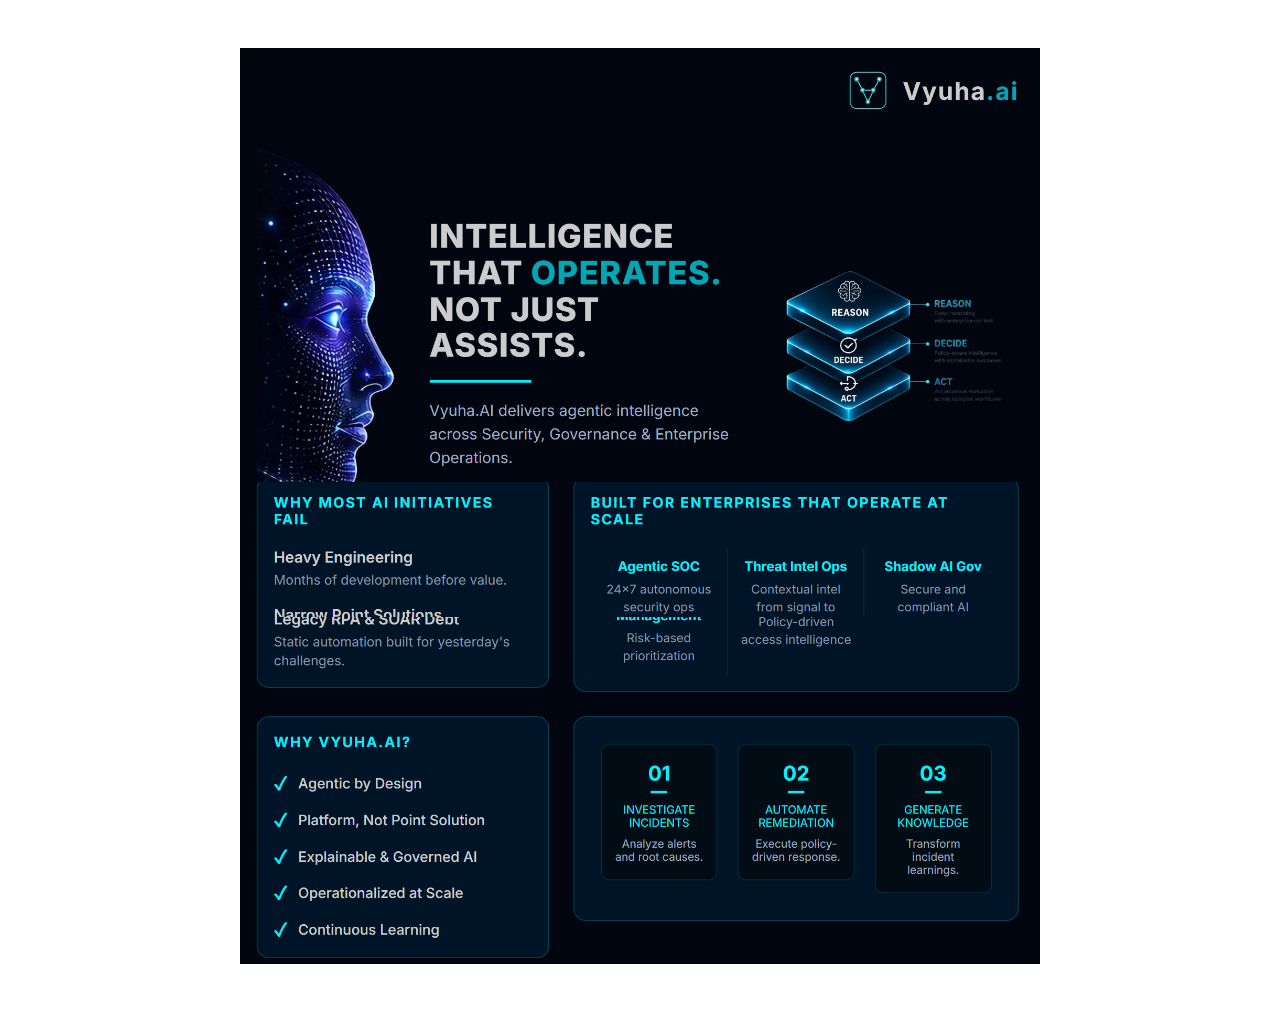
==== commit 97ae7b6f: "changes done" ====
--- a/email_template.html
+++ b/email_template.html
@@ -45,280 +45,13 @@
         <![endif]-->
         
         <!-- THE POSTER BOX -->
-        <table class="email-container" width="800" border="0" cellpadding="0" cellspacing="0" bgcolor="#00050f" style="background-color: #00050f; max-width: 800px; width: 100%; margin: 0 auto; border: 1px solid #004b5e;">
-          
+        <table class="email-container" width="800" border="0" cellpadding="0" cellspacing="0" bgcolor="#00050f" style="background-color: #00050f; max-width: 800px; width: 100%; margin: 0 auto;">
           <tr>
-            <td style="padding: 24px;">
-              <table width="100%" border="0" cellpadding="0" cellspacing="0">
-                <!-- NAVBAR -->
-                <tr>
-                  <td align="right" valign="middle" style="padding-bottom: 30px; background-color: #00050f;" bgcolor="#00050f">
-                    <table border="0" cellpadding="0" cellspacing="0" align="right">
-                      <tr>
-                        <td valign="middle" style="padding-right: 12px; background-color: #00050f;">
-                          <img src="images/vyuhalogo.png" width="44" height="44" alt="Vyuha AI" style="display: block; border-radius: 8px;">
-                        </td>
-                        <td valign="middle" style="font-size: 24px; font-weight: 700; letter-spacing: 0.05em; font-family: 'Inter', Arial, sans-serif; background-color: #00050f; color: #cccccc;">
-                          Vyuha<span style="color: #00a8b5;">.ai</span>
-                        </td>
-                      </tr>
-                    </table>
-                  </td>
-                </tr>
-
-                <!-- HERO SECTION -->
-                <tr>
-                  <td align="center" valign="middle" style="padding-bottom: 40px; background-color: #00050f;" bgcolor="#00050f">
-                    <table border="0" cellpadding="0" cellspacing="0" width="100%">
-                      <tr>
-                        <td width="150" align="center" valign="middle" class="stack-column" style="background-color: #00050f;">
-                          <img src="images/faceimg.png" width="150" height="auto" alt="Face" style="display: block; max-width: 150px; width: 100%;">
-                        </td>
-                        <td align="left" valign="middle" style="padding: 0 20px; background-color: #00050f;" class="stack-column">
-                          <div style="margin: 0; font-size: 32px; font-weight: 800; text-transform: uppercase; line-height: 1.12; letter-spacing: 0.025em; font-family: 'Inter', Arial, sans-serif; background-color: #00050f; color: #cccccc;">
-                            INTELLIGENCE THAT <span style="color: #00a8b5;">OPERATES.</span><br />NOT JUST ASSISTS.
-                          </div>
-                          <table border="0" cellpadding="0" cellspacing="0" width="100" style="margin: 16px 0;">
-                            <tr><td height="2" bgcolor="#00f2ff" style="font-size: 2px; line-height: 2px;">&nbsp;</td></tr>
-                          </table>
-                          <div style="margin: 0; font-size: 15px; line-height: 1.55; max-width: 560px; font-family: 'Inter', Arial, sans-serif; background-color: #00050f; color: #a0aec0;">
-                            Vyuha.AI delivers agentic intelligence across Security, Governance &amp; Enterprise Operations.
-                          </div>
-                        </td>
-                        <td width="250" align="right" valign="middle" class="stack-column" style="background-color: #00050f;">
-                          <img src="images/stackimage.png" width="250" height="auto" alt="Isometric Stack" style="display: block; max-width: 250px; width: 100%;">
-                        </td>
-                      </tr>
-                    </table>
-                  </td>
-                </tr>
-
-                <!-- TRUST BAR -->
-                <tr>
-                  <td align="center" valign="top" style="padding-bottom: 40px; background-color: #00050f;" bgcolor="#00050f">
-                    <table border="0" cellpadding="0" cellspacing="0" width="100%">
-                      <tr>
-                        <td align="center" valign="middle">
-                          <table border="0" cellpadding="0" cellspacing="0">
-                            <tr>
-                              <td valign="middle" align="left" style="font-size: 15px; font-weight: 500; line-height: 1.35; padding-right: 20px; font-family: 'Inter', Arial, sans-serif; background-color: #00050f; color: #cccccc;" class="stack-column">
-                                Powered by<br/><span style="color: #00a8b5; font-weight: 700;">Airrived</span>
-                              </td>
-                              <td valign="middle" style="padding-right: 20px; background-color: #00050f;" class="stack-column">
-                                <table border="0" cellpadding="0" cellspacing="0"><tr><td width="1" height="30" bgcolor="#004b5e"></td></tr></table>
-                              </td>
-                              <td valign="middle" align="left" style="font-size: 15px; font-weight: 500; line-height: 1.35; padding-right: 20px; font-family: 'Inter', Arial, sans-serif; background-color: #00050f; color: #cccccc;" class="stack-column">
-                                Operationalized<br/>at Scale
-                              </td>
-                              <td valign="middle" style="padding-right: 20px; background-color: #00050f;" class="stack-column">
-                                <table border="0" cellpadding="0" cellspacing="0"><tr><td width="1" height="30" bgcolor="#004b5e"></td></tr></table>
-                              </td>
-                              <td valign="middle" align="left" style="font-size: 15px; font-weight: 500; line-height: 1.35; font-family: 'Inter', Arial, sans-serif; background-color: #00050f; color: #cccccc;" class="stack-column">
-                                Recognized by<br/><span style="color: #00a8b5; font-weight: 700;">Gartner</span>
-                              </td>
-                            </tr>
-                          </table>
-                        </td>
-                      </tr>
-                    </table>
-                  </td>
-                </tr>
-
-                <!-- COMPARISON ROW -->
-                <tr>
-                  <td align="center" valign="top" style="padding-bottom: 24px; background-color: #00050f;" bgcolor="#00050f">
-                    <table border="0" cellpadding="0" cellspacing="0" width="100%">
-                      <tr>
-                        <!-- Left Panel -->
-                        <td width="40%" valign="top" style="padding-right: 12px;" class="stack-column">
-                          <div class="panel" style="background-color: #001428; border: 1px solid #004b5e; border-radius: 12px; padding: 16px;">
-                            <div style="margin: 0 0 20px 0; font-size: 14px; font-weight: 700; letter-spacing: 0.1em; text-transform: uppercase; font-family: 'Inter', Arial, sans-serif; background-color: #001428; color: #00f2ff;">
-                              WHY MOST AI INITIATIVES FAIL
-                            </div>
-                            
-                            <!-- Item 1 -->
-                            <table border="0" cellpadding="0" cellspacing="0" width="100%" style="margin-bottom: 16px;">
-                              <tr>
-                                <td valign="top" style="background-color: #001428;">
-                                  <div style="font-size: 15px; font-weight: 600; margin-bottom: 4px; font-family: 'Inter', Arial, sans-serif; background-color: #001428; color: #cccccc;">Heavy Engineering</div>
-                                  <div style="margin: 0; font-size: 13px; line-height: 1.45; font-family: 'Inter', Arial, sans-serif; background-color: #001428; color: #8899aa;">Months of development before value.</div>
-                                </td>
-                              </tr>
-                            </table>
-
-                            <!-- Item 2 -->
-                            <table border="0" cellpadding="0" cellspacing="0" width="100%" style="margin-bottom: 16px;">
-                              <tr>
-                                <td valign="top" style="background-color: #001428;">
-                                  <div style="font-size: 15px; font-weight: 600; margin-bottom: 4px; font-family: 'Inter', Arial, sans-serif; background-color: #001428; color: #cccccc;">Narrow Point Solutions</div>
-                                  <div style="margin: 0; font-size: 13px; line-height: 1.45; font-family: 'Inter', Arial, sans-serif; background-color: #001428; color: #8899aa;">Disconnected tools solving isolated problems.</div>
-                                </td>
-                              </tr>
-                            </table>
-
-                            <!-- Item 3 -->
-                            <table border="0" cellpadding="0" cellspacing="0" width="100%">
-                              <tr>
-                                <td valign="top" style="background-color: #001428;">
-                                  <div style="font-size: 15px; font-weight: 600; margin-bottom: 4px; font-family: 'Inter', Arial, sans-serif; background-color: #001428; color: #cccccc;">Legacy RPA &amp; SOAR Debt</div>
-                                  <div style="margin: 0; font-size: 13px; line-height: 1.45; font-family: 'Inter', Arial, sans-serif; background-color: #001428; color: #8899aa;">Static automation built for yesterday's challenges.</div>
-                                </td>
-                              </tr>
-                            </table>
-                          </div>
-                        </td>
-                        
-                        <!-- Right Panel -->
-                        <td width="60%" valign="top" style="padding-left: 12px;" class="stack-column">
-                          <div class="panel" style="background-color: #001428; border: 1px solid #004b5e; border-radius: 12px; padding: 16px; height: 100%;">
-                            <div style="margin: 0 0 20px 0; font-size: 14px; font-weight: 700; letter-spacing: 0.1em; text-transform: uppercase; font-family: 'Inter', Arial, sans-serif; background-color: #001428; color: #00f2ff;">
-                              BUILT FOR ENTERPRISES THAT OPERATE AT SCALE
-                            </div>
-                            
-                            <table border="0" cellpadding="0" cellspacing="0" width="100%">
-                              <tr>
-                                <td width="33%" align="center" valign="top" style="padding: 10px; border-right: 1px solid #003344; border-bottom: 1px solid #003344; background-color: #001428;" class="stack-column">
-                                  <div style="font-size: 13px; font-weight: 700; margin-bottom: 6px; font-family: 'Inter', Arial, sans-serif; background-color: #001428; color: #00f2ff;">Agentic SOC</div>
-                                  <div style="margin: 0; font-size: 12px; line-height: 1.45; font-family: 'Inter', Arial, sans-serif; background-color: #001428; color: #8899aa;">24×7 autonomous security ops</div>
-                                </td>
-                                <td width="33%" align="center" valign="top" style="padding: 10px; border-right: 1px solid #003344; border-bottom: 1px solid #003344; background-color: #001428;" class="stack-column">
-                                  <div style="font-size: 13px; font-weight: 700; margin-bottom: 6px; font-family: 'Inter', Arial, sans-serif; background-color: #001428; color: #00f2ff;">Threat Intel Ops</div>
-                                  <div style="margin: 0; font-size: 12px; line-height: 1.45; font-family: 'Inter', Arial, sans-serif; background-color: #001428; color: #8899aa;">Contextual intel from signal to action</div>
-                                </td>
-                                <td width="33%" align="center" valign="top" style="padding: 10px; border-bottom: 1px solid #003344; background-color: #001428;" class="stack-column">
-                                  <div style="font-size: 13px; font-weight: 700; margin-bottom: 6px; font-family: 'Inter', Arial, sans-serif; background-color: #001428; color: #00f2ff;">Shadow AI Gov</div>
-                                  <div style="margin: 0; font-size: 12px; line-height: 1.45; font-family: 'Inter', Arial, sans-serif; background-color: #001428; color: #8899aa;">Secure and compliant AI adoption</div>
-                                </td>
-                              </tr>
-                              <tr>
-                                <td width="33%" align="center" valign="top" style="padding: 10px; border-right: 1px solid #003344; background-color: #001428;" class="stack-column">
-                                  <div style="font-size: 13px; font-weight: 700; margin-bottom: 6px; margin-top: 10px; font-family: 'Inter', Arial, sans-serif; background-color: #001428; color: #00f2ff;">Vuln Management</div>
-                                  <div style="margin: 0; font-size: 12px; line-height: 1.45; font-family: 'Inter', Arial, sans-serif; background-color: #001428; color: #8899aa;">Risk-based prioritization</div>
-                                </td>
-                                <td width="33%" align="center" valign="top" style="padding: 10px; background-color: #001428;" class="stack-column">
-                                  <div style="font-size: 13px; font-weight: 700; margin-bottom: 6px; margin-top: 10px; font-family: 'Inter', Arial, sans-serif; background-color: #001428; color: #00f2ff;">Identity Gov</div>
-                                  <div style="margin: 0; font-size: 12px; line-height: 1.45; font-family: 'Inter', Arial, sans-serif; background-color: #001428; color: #8899aa;">Policy-driven access intelligence</div>
-                                </td>
-                                <td width="33%"></td>
-                              </tr>
-                            </table>
-                          </div>
-                        </td>
-                      </tr>
-                    </table>
-                  </td>
-                </tr>
-
-                <!-- FEATURES + PROCESS -->
-                <tr>
-                  <td align="center" valign="top" style="padding-bottom: 24px; background-color: #00050f;" bgcolor="#00050f">
-                    <table border="0" cellpadding="0" cellspacing="0" width="100%">
-                      <tr>
-                        <!-- Left Panel -->
-                        <td width="40%" valign="top" style="padding-right: 12px;" class="stack-column">
-                          <div class="panel" style="background-color: #001428; border: 1px solid #004b5e; border-radius: 12px; padding: 16px; height: 100%;">
-                            <div style="margin: 0 0 20px 0; font-size: 14px; font-weight: 700; letter-spacing: 0.1em; text-transform: uppercase; font-family: 'Inter', Arial, sans-serif; background-color: #001428; color: #00f2ff;">
-                              WHY VYUHA.AI?
-                            </div>
-                            
-                            <table border="0" cellpadding="0" cellspacing="0" width="100%">
-                              <tr>
-                                <td valign="middle" width="24" style="padding-bottom: 12px; background-color: #001428; color: #00f2ff; font-weight: 800; font-size: 18px;">✓</td>
-                                <td valign="middle" style="font-size: 14px; font-weight: 500; padding-bottom: 12px; font-family: 'Inter', Arial, sans-serif; background-color: #001428; color: #cccccc;">Agentic by Design</td>
-                              </tr>
-                              <tr>
-                                <td valign="middle" width="24" style="padding-bottom: 12px; background-color: #001428; color: #00f2ff; font-weight: 800; font-size: 18px;">✓</td>
-                                <td valign="middle" style="font-size: 14px; font-weight: 500; padding-bottom: 12px; font-family: 'Inter', Arial, sans-serif; background-color: #001428; color: #cccccc;">Platform, Not Point Solution</td>
-                              </tr>
-                              <tr>
-                                <td valign="middle" width="24" style="padding-bottom: 12px; background-color: #001428; color: #00f2ff; font-weight: 800; font-size: 18px;">✓</td>
-                                <td valign="middle" style="font-size: 14px; font-weight: 500; padding-bottom: 12px; font-family: 'Inter', Arial, sans-serif; background-color: #001428; color: #cccccc;">Explainable &amp; Governed AI</td>
-                              </tr>
-                              <tr>
-                                <td valign="middle" width="24" style="padding-bottom: 12px; background-color: #001428; color: #00f2ff; font-weight: 800; font-size: 18px;">✓</td>
-                                <td valign="middle" style="font-size: 14px; font-weight: 500; padding-bottom: 12px; font-family: 'Inter', Arial, sans-serif; background-color: #001428; color: #cccccc;">Operationalized at Scale</td>
-                              </tr>
-                              <tr>
-                                <td valign="middle" width="24" style="background-color: #001428; color: #00f2ff; font-weight: 800; font-size: 18px;">✓</td>
-                                <td valign="middle" style="font-size: 14px; font-weight: 500; font-family: 'Inter', Arial, sans-serif; background-color: #001428; color: #cccccc;">Continuous Learning</td>
-                              </tr>
-                            </table>
-                          </div>
-                        </td>
-                        
-                        <!-- Right Panel -->
-                        <td width="60%" valign="top" style="padding-left: 12px;" class="stack-column">
-                          <div class="panel" style="background-color: #001428; border: 1px solid #004b5e; border-radius: 12px; padding: 16px; height: 100%;">
-                            <table border="0" cellpadding="0" cellspacing="0" width="100%">
-                              <tr>
-                                <td width="33%" align="center" valign="top" style="padding: 10px; background-color: #001428;" class="stack-column">
-                                  <div style="border: 1px solid #003344; border-radius: 8px; background-color: #020c15; padding: 16px 10px; height: 100%;">
-                                    <div style="font-size: 20px; font-weight: 700; margin-bottom: 10px; font-family: 'Inter', Arial, sans-serif; background-color: #020c15; color: #00f2ff;">01<div style="width: 16px; height: 2px; background-color: #00f2ff; margin: 6px auto 0;"></div></div>
-                                    <div style="font-size: 11px; text-transform: uppercase; margin-bottom: 8px; font-family: 'Inter', Arial, sans-serif; background-color: #020c15; color: #00f2ff;">INVESTIGATE INCIDENTS</div>
-                                    <div style="margin: 0; font-size: 11px; font-family: 'Inter', Arial, sans-serif; background-color: #020c15; color: #a0aec0;">Analyze alerts and root causes.</div>
-                                  </div>
-                                </td>
-                                <td width="33%" align="center" valign="top" style="padding: 10px; background-color: #001428;" class="stack-column">
-                                  <div style="border: 1px solid #003344; border-radius: 8px; background-color: #020c15; padding: 16px 10px; height: 100%;">
-                                    <div style="font-size: 20px; font-weight: 700; margin-bottom: 10px; font-family: 'Inter', Arial, sans-serif; background-color: #020c15; color: #00f2ff;">02<div style="width: 16px; height: 2px; background-color: #00f2ff; margin: 6px auto 0;"></div></div>
-                                    <div style="font-size: 11px; text-transform: uppercase; margin-bottom: 8px; font-family: 'Inter', Arial, sans-serif; background-color: #020c15; color: #00f2ff;">AUTOMATE REMEDIATION</div>
-                                    <div style="margin: 0; font-size: 11px; font-family: 'Inter', Arial, sans-serif; background-color: #020c15; color: #a0aec0;">Execute policy-driven response.</div>
-                                  </div>
-                                </td>
-                                <td width="33%" align="center" valign="top" style="padding: 10px; background-color: #001428;" class="stack-column">
-                                  <div style="border: 1px solid #003344; border-radius: 8px; background-color: #020c15; padding: 16px 10px; height: 100%;">
-                                    <div style="font-size: 20px; font-weight: 700; margin-bottom: 10px; font-family: 'Inter', Arial, sans-serif; background-color: #020c15; color: #00f2ff;">03<div style="width: 16px; height: 2px; background-color: #00f2ff; margin: 6px auto 0;"></div></div>
-                                    <div style="font-size: 11px; text-transform: uppercase; margin-bottom: 8px; font-family: 'Inter', Arial, sans-serif; background-color: #020c15; color: #00f2ff;">GENERATE KNOWLEDGE</div>
-                                    <div style="margin: 0; font-size: 11px; font-family: 'Inter', Arial, sans-serif; background-color: #020c15; color: #a0aec0;">Transform incident learnings.</div>
-                                  </div>
-                                </td>
-                              </tr>
-                            </table>
-                          </div>
-                        </td>
-                      </tr>
-                    </table>
-                  </td>
-                </tr>
-
-                <!-- FOOTER CTA -->
-                <tr>
-                  <td align="center" valign="top" style="padding-bottom: 24px; background-color: #00050f;" bgcolor="#00050f">
-                    <table border="0" cellpadding="0" cellspacing="0" width="100%" bgcolor="#001428" style="border: 1px solid #00f2ff; border-radius: 12px; background-color: #001428;">
-                      <tr>
-                        <td align="center" valign="middle" style="padding: 16px; background-color: #001428;">
-                          <table border="0" cellpadding="0" cellspacing="0" width="100%">
-                            <tr>
-                              <!-- QR Code -->
-                              <td width="100" align="center" valign="middle" class="stack-column" style="background-color: #001428;">
-                                <img src="images/qr_code.png" width="100" height="100" alt="QR Code" style="display: block; width: 100px; height: 100px;">
-                              </td>
-                              <!-- Text -->
-                              <td align="center" valign="middle" class="stack-column" style="padding: 0 16px; background-color: #001428;">
-                                <div style="margin: 0 0 12px 0; font-size: 16px; font-weight: 700; letter-spacing: 0.04em; font-family: 'Inter', Arial, sans-serif; background-color: #001428; color: #cccccc;">
-                                  SCAN TO EXPERIENCE <span style="color: #00a8b5;">VYUHA.AI IN ACTION</span>
-                                </div>
-                                <div style="display: inline-block; padding: 10px 16px; border: 1px solid #004b5e; border-radius: 6px; background-color: #000f1e; font-size: 12px; font-family: 'Inter', Arial, sans-serif; color: #8899aa;">
-                                  Book a personalized demo with Cache Digitech's AI Experts
-                                </div>
-                              </td>
-                              <!-- Footer Image -->
-                              <td width="200" align="right" valign="middle" class="stack-column" style="background-color: #001428;">
-                                <img src="images/footer_image.png" width="200" height="80" alt="Portal" style="display: block; width: 100%; max-width: 200px; height: auto;">
-                              </td>
-                            </tr>
-                          </table>
-                        </td>
-                      </tr>
-                    </table>
-                  </td>
-                </tr>
-
-              </table>
+            <td align="center" style="padding: 0;">
+              <img src="images/full_email.png" width="800" style="display: block; width: 100%; max-width: 800px; height: auto;" alt="Vyuha.ai - Intelligence That Operates" />
             </td>
           </tr>
         </table>
-        
         <!--[if mso]>
         </td>
         </tr>
